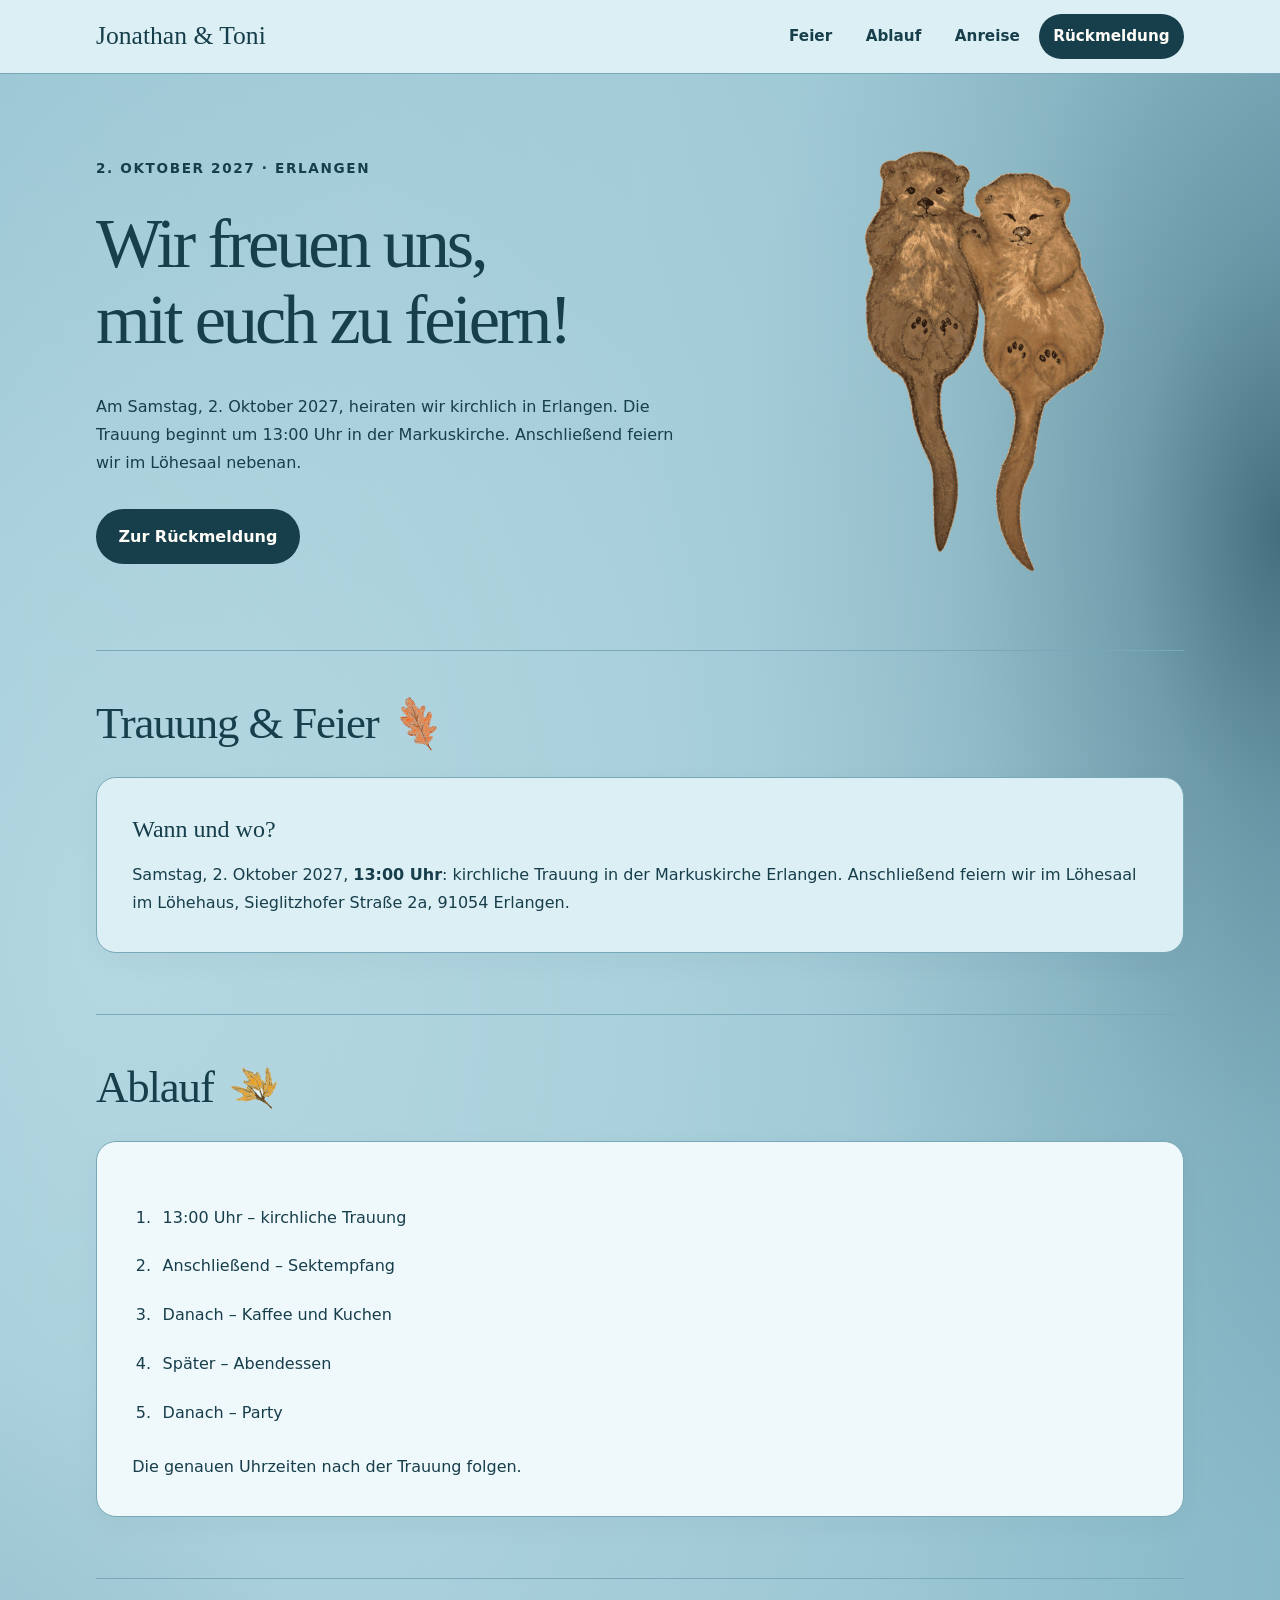
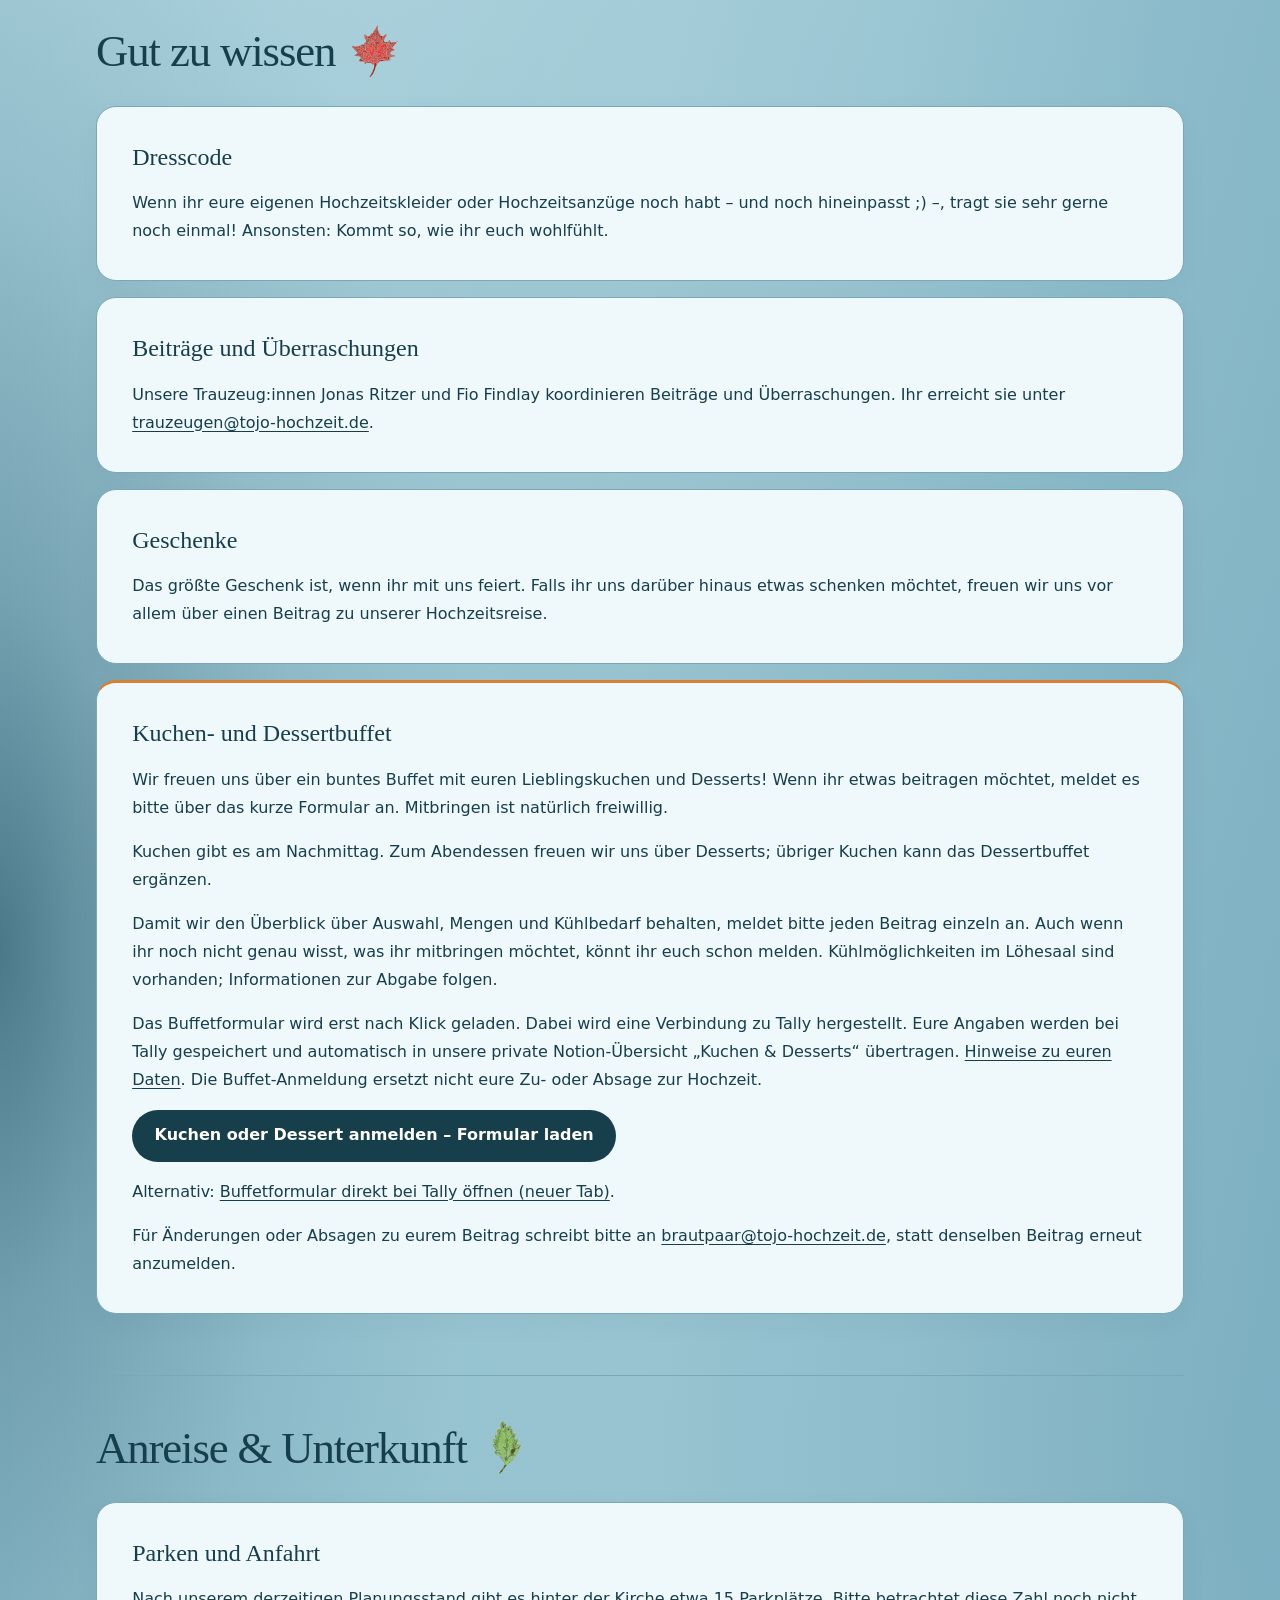
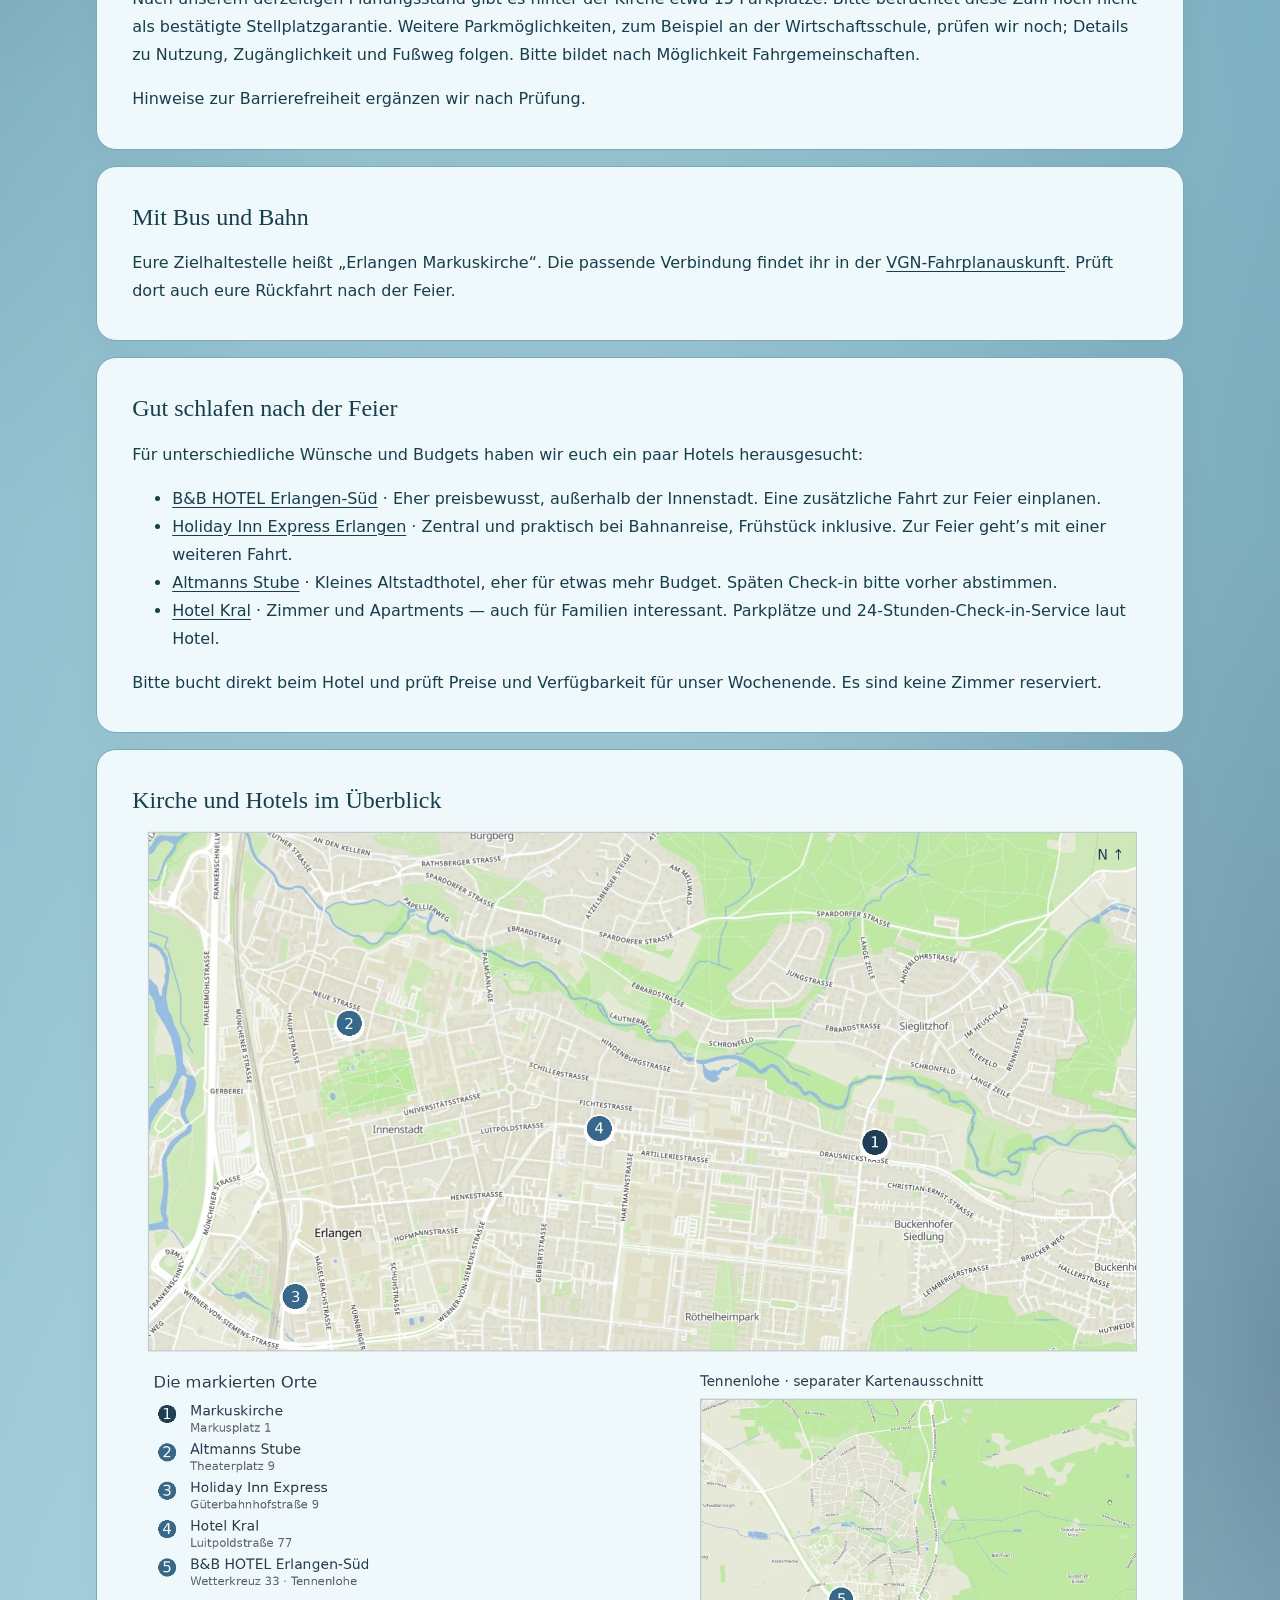
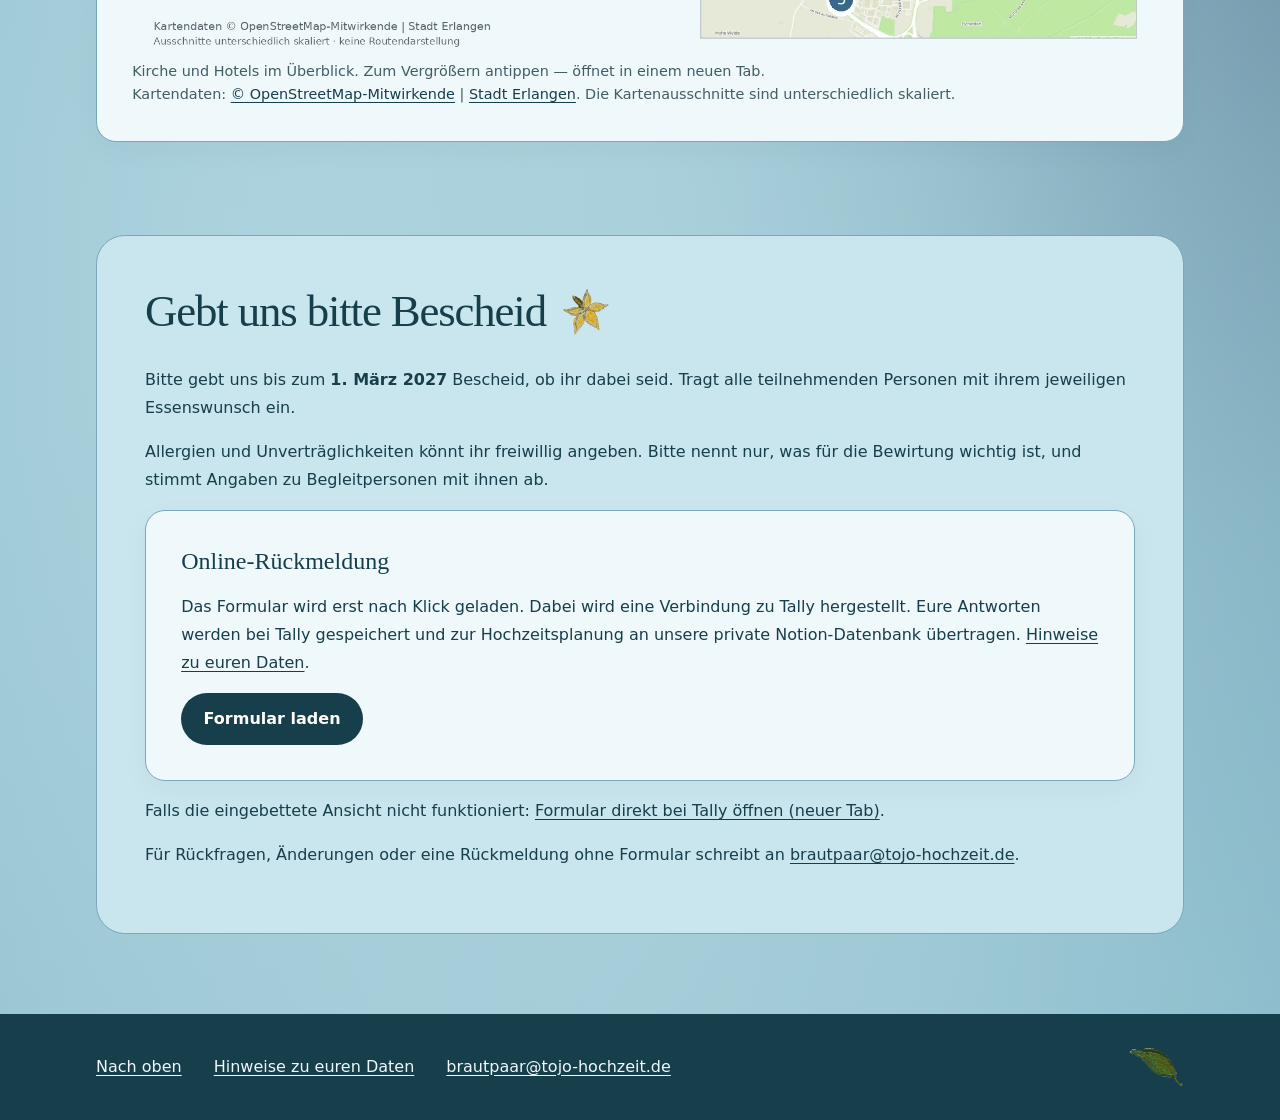
==== index.html @ 7f6272cc "fix: update couple and witnesses contact email addresses" ====
<!doctype html>
<html lang="de">
<head><meta charset="utf-8"><meta name="viewport" content="width=device-width, initial-scale=1"><meta name="referrer" content="no-referrer"><title>Jonathan &amp; Toni | Unsere Hochzeit</title><link rel="stylesheet" href="css/style.css"><link rel="stylesheet" href="css/onepager.css"></head>
<body id="start">
<a class="skip-link" href="#main">Zum Inhalt</a>
<header class="site-header"><div class="container"><a class="brand" href="#start">Jonathan &amp; Toni</a><nav aria-label="Hauptnavigation"><ul><li><a href="#feier">Feier</a></li><li><a href="#ablauf">Ablauf</a></li><li><a href="#anreise">Anreise</a></li><li><a class="nav-rsvp" href="#rueckmeldung">Rückmeldung</a></li></ul></nav></div></header>
<main id="main" class="container">
<section class="intro" aria-labelledby="intro-heading"><p>2. Oktober 2027 · Erlangen</p><h1 id="intro-heading">Wir freuen uns, mit euch zu feiern!</h1><p>Am Samstag, 2. Oktober 2027, heiraten wir kirchlich in Erlangen. Die Trauung beginnt um 13:00 Uhr in der Markuskirche. Anschließend feiern wir im Löhesaal nebenan.</p><p><a class="button" href="#rueckmeldung">Zur Rückmeldung</a></p></section>
<section id="feier" class="page-section" aria-labelledby="feier-heading"><h2 id="feier-heading">Trauung &amp; Feier</h2><div class="card"><h3>Wann und wo?</h3><p>Samstag, 2. Oktober 2027, <strong>13:00 Uhr</strong>: kirchliche Trauung in der Markuskirche Erlangen. Anschließend feiern wir im Löhesaal im Löhehaus, Sieglitzhofer Straße 2a, 91054 Erlangen.</p></div></section>
<section id="ablauf" class="page-section" aria-labelledby="ablauf-heading"><h2 id="ablauf-heading">Ablauf</h2><div class="card"><ol><li>13:00 Uhr – kirchliche Trauung</li><li>Anschließend – Sektempfang</li><li>Danach – Kaffee und Kuchen</li><li>Später – Abendessen</li><li>Danach – Party</li></ol><p>Die genauen Uhrzeiten nach der Trauung folgen.</p></div></section>
<section id="gut-zu-wissen" class="page-section" aria-labelledby="wissen-heading"><h2 id="wissen-heading">Gut zu wissen</h2><div class="card"><h3>Dresscode</h3><p>Wenn ihr eure eigenen Hochzeitskleider oder Hochzeitsanzüge noch habt – und noch hineinpasst ;) –, tragt sie sehr gerne noch einmal! Ansonsten: Kommt so, wie ihr euch wohlfühlt.</p></div><div class="card"><h3>Beiträge und Überraschungen</h3><p>Unsere Trauzeug:innen Jonas Ritzer und Fio Findlay koordinieren Beiträge und Überraschungen. Ihr erreicht sie unter <a href="mailto:trauzeugen@tojo-hochzeit.de">trauzeugen@tojo-hochzeit.de</a>.</p></div><div class="card"><h3>Geschenke</h3><p>Das größte Geschenk ist, wenn ihr mit uns feiert. Falls ihr uns darüber hinaus etwas schenken möchtet, freuen wir uns vor allem über einen Beitrag zu unserer Hochzeitsreise.</p></div>
<div class="card" id="kuchen-dessertbuffet"><h3>Kuchen- und Dessertbuffet</h3><p>Wir freuen uns über ein buntes Buffet mit euren Lieblingskuchen und Desserts! Wenn ihr etwas beitragen möchtet, meldet es bitte über das kurze Formular an. Mitbringen ist natürlich freiwillig.</p><p>Kuchen gibt es am Nachmittag. Zum Abendessen freuen wir uns über Desserts; übriger Kuchen kann das Dessertbuffet ergänzen.</p><p>Damit wir den Überblick über Auswahl, Mengen und Kühlbedarf behalten, meldet bitte jeden Beitrag einzeln an. Auch wenn ihr noch nicht genau wisst, was ihr mitbringen möchtet, könnt ihr euch schon melden. Kühlmöglichkeiten im Löhesaal sind vorhanden; Informationen zur Abgabe folgen.</p><p>Das Buffetformular wird erst nach Klick geladen. Dabei wird eine Verbindung zu Tally hergestellt. Eure Angaben werden bei Tally gespeichert und automatisch in unsere private Notion-Übersicht „Kuchen &amp; Desserts“ übertragen. <a href="pages/datenschutz.html#buffet-daten">Hinweise zu euren Daten</a>. Die Buffet-Anmeldung ersetzt nicht eure Zu- oder Absage zur Hochzeit.</p><button type="button" id="load-buffet-form" aria-controls="buffet-tally-container" aria-expanded="false">Kuchen oder Dessert anmelden – Formular laden</button><div id="buffet-tally-container" hidden></div><p>Alternativ: <a href="https://tally.so/r/4aaBvY" target="_blank" rel="noopener noreferrer">Buffetformular direkt bei Tally öffnen (neuer Tab)</a>.</p><p>Für Änderungen oder Absagen zu eurem Beitrag schreibt bitte an <a href="mailto:brautpaar@tojo-hochzeit.de">brautpaar@tojo-hochzeit.de</a>, statt denselben Beitrag erneut anzumelden.</p></div>
</section>
<section id="anreise" class="page-section" aria-labelledby="anreise-heading"><h2 id="anreise-heading">Anreise &amp; Unterkunft</h2><div class="card"><h3>Parken und Anfahrt</h3><p>Nach unserem derzeitigen Planungsstand gibt es hinter der Kirche etwa 15 Parkplätze. Bitte betrachtet diese Zahl noch nicht als bestätigte Stellplatzgarantie. Weitere Parkmöglichkeiten, zum Beispiel an der Wirtschaftsschule, prüfen wir noch; Details zu Nutzung, Zugänglichkeit und Fußweg folgen. Bitte bildet nach Möglichkeit Fahrgemeinschaften.</p><p>Hinweise zur Barrierefreiheit ergänzen wir nach Prüfung.</p></div><div class="card"><h3>Mit Bus und Bahn</h3><p>Eure Zielhaltestelle heißt „Erlangen Markuskirche“. Die passende Verbindung findet ihr in der <a href="https://www.vgn.de/" rel="noopener noreferrer">VGN-Fahrplanauskunft</a>. Prüft dort auch eure Rückfahrt nach der Feier.</p></div><div class="card"><h3>Gut schlafen nach der Feier</h3><p>Für unterschiedliche Wünsche und Budgets haben wir euch ein paar Hotels herausgesucht:</p><ul><li><a href="https://www.hotel-bb.com/de/hotel/erlangen-sued" rel="noopener noreferrer">B&amp;B HOTEL Erlangen-Süd</a> · Eher preisbewusst, außerhalb der Innenstadt. Eine zusätzliche Fahrt zur Feier einplanen.</li><li><a href="https://www.ihg.com/holidayinnexpress/hotels/de/de/erlangen/zczel/hoteldetail" rel="noopener noreferrer">Holiday Inn Express Erlangen</a> · Zentral und praktisch bei Bahnanreise, Frühstück inklusive. Zur Feier geht’s mit einer weiteren Fahrt.</li><li><a href="https://altmanns-stube.com/" rel="noopener noreferrer">Altmanns Stube</a> · Kleines Altstadthotel, eher für etwas mehr Budget. Späten Check-in bitte vorher abstimmen.</li><li><a href="https://www.hotel-kral.de/" rel="noopener noreferrer">Hotel Kral</a> · Zimmer und Apartments — auch für Familien interessant. Parkplätze und 24-Stunden-Check-in-Service laut Hotel.</li></ul><p>Bitte bucht direkt beim Hotel und prüft Preise und Verfügbarkeit für unser Wochenende. Es sind keine Zimmer reserviert.</p></div>
<figure class="card" style="margin-inline: 0;"><h3>Kirche und Hotels im Überblick</h3><a href="assets/lageplan-erlangen-gesamt.webp" target="_blank" rel="noopener noreferrer" aria-label="Lageplan in voller Größe öffnen (neuer Tab)"><img src="assets/lageplan-erlangen-gesamt.webp" alt="Lageplan von Erlangen mit Markuskirche, Altmanns Stube, Holiday Inn Express und Hotel Kral sowie separatem Tennenlohe-Ausschnitt für das B&amp;B HOTEL Erlangen-Süd." width="1800" height="1550" loading="lazy" decoding="async" style="display: block; width: 100%; height: auto; border-radius: var(--radius);"></a><figcaption style="margin-top: .75rem;">Kirche und Hotels im Überblick. Zum Vergrößern antippen — öffnet in einem neuen Tab.<br>Kartendaten: <a href="https://www.openstreetmap.org/copyright" rel="noopener noreferrer">© OpenStreetMap-Mitwirkende</a> | <a href="https://geodaten.erlangen.de/map/" rel="noopener noreferrer">Stadt Erlangen</a>. Die Kartenausschnitte sind unterschiedlich skaliert.</figcaption></figure>
</section>
<section id="rueckmeldung" class="page-section" aria-labelledby="rsvp-heading"><h2 id="rsvp-heading">Gebt uns bitte Bescheid</h2><p>Bitte gebt uns bis zum <strong>1. März 2027</strong> Bescheid, ob ihr dabei seid. Tragt alle teilnehmenden Personen mit ihrem jeweiligen Essenswunsch ein.</p><p>Allergien und Unverträglichkeiten könnt ihr freiwillig angeben. Bitte nennt nur, was für die Bewirtung wichtig ist, und stimmt Angaben zu Begleitpersonen mit ihnen ab.</p><div class="card" id="form-loader"><h3>Online-Rückmeldung</h3><p>Das Formular wird erst nach Klick geladen. Dabei wird eine Verbindung zu Tally hergestellt. Eure Antworten werden bei Tally gespeichert und zur Hochzeitsplanung an unsere private Notion-Datenbank übertragen. <a href="pages/datenschutz.html">Hinweise zu euren Daten</a>.</p><button type="button" id="load-form" aria-controls="tally-container" aria-expanded="false">Formular laden</button></div><div id="tally-container" hidden></div><p>Falls die eingebettete Ansicht nicht funktioniert: <a href="https://tally.so/r/4a429k" target="_blank" rel="noopener noreferrer">Formular direkt bei Tally öffnen (neuer Tab)</a>.</p><p>Für Rückfragen, Änderungen oder eine Rückmeldung ohne Formular schreibt an <a href="mailto:brautpaar@tojo-hochzeit.de">brautpaar@tojo-hochzeit.de</a>.</p></section>
</main>
<footer class="site-footer"><div class="container"><a href="#start">Nach oben</a><a href="pages/datenschutz.html">Hinweise zu euren Daten</a><a href="mailto:brautpaar@tojo-hochzeit.de">brautpaar@tojo-hochzeit.de</a></div></footer>
<script>
(() => {
  function prepareForm(buttonId, containerId, formId, title, height) {
    const button = document.getElementById(buttonId);
    const container = document.getElementById(containerId);
    if (!button || !container) return;
    button.addEventListener('click', () => {
      const frame = document.createElement('iframe');
      frame.src = 'https://tally.so/embed/' + formId + '?alignLeft=1&hideTitle=1&transparentBackground=1';
      frame.title = title;
      frame.width = '100%';
      frame.height = String(height);
      frame.style.border = '0';
      frame.style.display = 'block';
      frame.referrerPolicy = 'no-referrer';
      frame.tabIndex = 0;
      container.replaceChildren(frame);
      container.hidden = false;
      button.setAttribute('aria-expanded', 'true');
      button.disabled = true;
      button.textContent = 'Formular geladen';
      frame.focus();
    }, { once: true });
  }
  prepareForm('load-form', 'tally-container', '4a429k', 'Rückmeldung zur Hochzeit von Jonathan und Toni', 1500);
  prepareForm('load-buffet-form', 'buffet-tally-container', '4aaBvY', 'Kuchen oder Dessert zur Hochzeit von Jonathan und Toni anmelden', 1800);
})();
</script>
</body>
</html>
---- css/style.css ----
:root {
  color-scheme: only light;
  --color-bg: #f8f9fa;
  --color-surface: #fff;
  --color-text: #17212b;
  --color-accent: #23527c;
  --color-border: #cbd5df;
  --font-body: system-ui, -apple-system, BlinkMacSystemFont, "Segoe UI", sans-serif;
  --space: 1rem;
  --radius: .5rem;
  --max-width: 56rem;
}
* { box-sizing: border-box; }
html { font-family: var(--font-body); line-height: 1.55; }
body { margin: 0; background: var(--color-bg); color: var(--color-text); }
.container { width: min(100% - 2rem, var(--max-width)); margin-inline: auto; }
main { padding-block: 2rem 4rem; }
.site-header, .site-footer { background: var(--color-surface); border-block: 1px solid var(--color-border); }
.site-header .container { display: flex; flex-wrap: wrap; align-items: center; justify-content: space-between; gap: .5rem 2rem; }
.site-footer { padding-block: 1rem; }
.brand { font-weight: 700; }
nav ul { display: flex; flex-wrap: wrap; gap: .2rem 1rem; list-style: none; padding: 0; }
a { color: var(--color-accent); }
a:hover { text-decoration-thickness: .14em; }
:focus-visible { outline: 3px solid var(--color-accent); outline-offset: 3px; }
.card, fieldset, .notice { background: var(--color-surface); border: 1px solid var(--color-border); border-radius: var(--radius); padding: 1.25rem; margin-block: 1rem; }
fieldset { min-width: 0; }
legend { font-weight: 700; padding-inline: .4rem; }
label:not(.check) { display: block; font-weight: 600; margin-top: 1rem; }
input:not([type="checkbox"]), select { display: block; width: 100%; max-width: 36rem; font: inherit; padding: .65rem; border: 1px solid #697887; border-radius: .3rem; }
input[type="checkbox"] { width: 1.2rem; height: 1.2rem; flex: none; margin-top: .18rem; }
.check { display: flex; gap: .65rem; align-items: flex-start; margin-block: 1rem; }
button, .button { display: inline-block; background: var(--color-accent); color: white; border: 0; border-radius: .35rem; font: inherit; padding: .7rem 1rem; cursor: pointer; text-decoration: none; }
button:disabled { opacity: .55; cursor: not-allowed; }
.skip-link { position: absolute; transform: translateY(-150%); background: white; padding: .5rem; }
.skip-link:focus { transform: translateY(0); }
[hidden] { display: none !important; }
@media (max-width: 38rem) { .site-header .container { display: block; } nav ul { gap: .4rem 1rem; } main { padding-block: 1.5rem 3rem; } }
.honeypot {
  position: absolute;
  left: -9999px;
  width: 1px;
  height: 1px;
  overflow: hidden;
}
.form-error { color: #8b1e1e; font-weight: 600; }
.form-success { color: #176b3a; font-weight: 600; }

/* Continuous water color fields: no repeated tiles, filters or animation. */
html:root { background: #8dbdcc; }
body#start {
  --color-bg: #8dbdcc;
  --color-surface: #eff8fb;
  --color-text: #173e4b;
  --color-accent: #173e4b;
  --color-border: #79a9b8;
  --water-light: #dceff4;
  --water-deep-alpha: .56;
  --water-slate-alpha: .34;
  min-height: 100vh;
  background-color: #8dbdcc;
  background-image:
    linear-gradient(90deg, rgb(201 229 235 / 0%) 0%, rgb(201 229 235 / 20%) 30%, rgb(201 229 235 / 26%) 50%, rgb(201 229 235 / 20%) 70%, rgb(201 229 235 / 0%) 100%),
    radial-gradient(ellipse 42% 17% at 100% 9%, rgb(12 49 67 / var(--water-deep-alpha)) 0%, rgb(12 49 67 / 28%) 28%, rgb(12 49 67 / 10%) 60%, rgb(12 49 67 / 0%) 100%),
    radial-gradient(ellipse 38% 20% at 0% 43%, rgb(22 65 84 / var(--water-deep-alpha)) 0%, rgb(22 65 84 / 25%) 30%, rgb(22 65 84 / 8%) 64%, rgb(22 65 84 / 0%) 100%),
    radial-gradient(ellipse 46% 21% at 100% 77%, rgb(57 65 91 / var(--water-slate-alpha)) 0%, rgb(57 65 91 / 18%) 32%, rgb(57 65 91 / 6%) 66%, rgb(57 65 91 / 0%) 100%),
    radial-gradient(ellipse 90% 30% at 8% 16%, rgb(224 245 250 / 46%) 0%, rgb(224 245 250 / 36%) 22%, rgb(224 245 250 / 16%) 55%, rgb(224 245 250 / 0%) 100%),
    radial-gradient(ellipse 85% 38% at 96% 52%, rgb(45 111 139 / 18%) 0%, rgb(45 111 139 / 14%) 24%, rgb(45 111 139 / 6%) 58%, rgb(45 111 139 / 0%) 100%),
    radial-gradient(ellipse 95% 32% at 18% 86%, rgb(215 241 247 / 36%) 0%, rgb(215 241 247 / 27%) 25%, rgb(215 241 247 / 12%) 58%, rgb(215 241 247 / 0%) 100%);
  background-size: 100% 100%;
  background-position: center top;
  background-repeat: no-repeat;
  color: var(--color-text);
}
body#start .site-header {
  background: #dceff4;
  border-bottom-color: #79a9b8;
}
body#start .intro > p:first-child { color: #173e4b; }
body#start .intro::after { background-image: url('../assets/Otterpaar_malerisch.svg'); }
body#start .card { background: #eff8fb; }
body#start #feier .card { background: #dceff4; border-color: #79a9b8; }
body#start #rueckmeldung { background: #c9e5ed; border-color: #79a9b8; }
body#start .site-footer, body#start .site-footer a { color: #eff8fb; }
@media (max-width: 48rem) {
  body#start { --water-deep-alpha: .38; --water-slate-alpha: .25; }
}
@media print {
  html:root, body#start { background: white; }
  body#start .card, body#start #feier .card, body#start #rueckmeldung { background: white; }
}
---- css/onepager.css ----
:root {
  color-scheme: only light;
  --color-bg: #f7f2e8;
  --color-surface: #fffdf8;
  --color-text: #203e46;
  --color-accent: #173e4b;
  --color-border: #d9dfd6;
  --radius: 1.25rem;
  --max-width: 68rem;
  --water-light: #e3eef0;
  --autumn: #a65323;
  --font-heading: Georgia, 'Times New Roman', serif;
}
html { scroll-padding-top: 8rem; background: var(--color-bg); }
body { background: var(--color-bg); color: var(--color-text); }
main.container { padding-block: 0 5rem; }
h1, h2, h3 { font-family: var(--font-heading); font-weight: 400; color: var(--color-accent); }
h1, h2 { text-wrap: balance; }
p, li { line-height: 1.75; }
a { text-underline-offset: .2em; }
a, p, li { overflow-wrap: anywhere; }
.site-header { position: sticky; top: 0; z-index: 20; background: var(--color-bg); border-top: 0; }
.site-header .container { padding-block: .85rem; gap: .75rem 2rem; }
.site-header .brand { color: var(--color-accent); font: 400 1.6rem var(--font-heading); text-decoration: none; }
.site-header nav ul { margin: 0; gap: .3rem; }
.site-header nav a { display: flex; align-items: center; justify-content: center; min-height: 44px; padding: .6rem .9rem; border-radius: 2rem; text-decoration: none; font-size: .95rem; font-weight: 600; }
.site-header nav a:hover { background: var(--water-light); }
.site-header nav a.nav-rsvp { background: var(--color-accent); color: #fffdf8; }
.site-header nav a.nav-rsvp:hover { background: #285767; }
/* All decorative imagery uses the supplied original files without filters. */
.intro { position: relative; display: flex; flex-direction: column; justify-content: center; min-height: 36rem; max-width: none; padding: 4rem 43% 4rem 0; }
.intro::after { content: ''; position: absolute; right: 0; top: 3rem; bottom: 3rem; width: 38%; background: url('../assets/Otter_isoliert.png') center / contain no-repeat; pointer-events: none; }
.intro > p:first-child { color: var(--autumn); font-size: .85rem; font-weight: 700; letter-spacing: .12em; text-transform: uppercase; }
.intro h1 { margin: .65rem 0 1.25rem; font-size: clamp(2.7rem, 5.5vw, 4.6rem); line-height: 1.08; letter-spacing: -.045em; }
.intro > p { max-width: 37rem; }
button, .button { min-height: 48px; padding: .85rem 1.4rem; border-radius: 2rem; font-weight: 600; background: var(--color-accent); color: #fffdf8; }
button:hover:not(:disabled), .button:hover { background: #285767; }
button:disabled { opacity: 1; background: var(--water-light); color: #425d64; cursor: default; }
:focus-visible { outline: 3px solid var(--autumn); outline-offset: 4px; }
.page-section { padding-block: 2.8rem; scroll-margin-top: 1.5rem; border-top: 1px solid var(--color-border); }
.page-section > h2 { display: flex; align-items: center; gap: 1rem; margin: 0 0 1.6rem; font-size: clamp(2rem, 4vw, 2.8rem); line-height: 1.2; letter-spacing: -.025em; }
.page-section > h2::after { content: ''; display: block; flex: 0 0 3rem; width: 3rem; height: 3.5rem; background-position: center; background-size: contain; background-repeat: no-repeat; pointer-events: none; }
#feier > h2::after { background-image: url('../assets/02_Eichenblatt_orange.svg'); }
#ablauf > h2::after { background-image: url('../assets/03_Blattgruppe_gelb.svg'); }
#gut-zu-wissen > h2::after { background-image: url('../assets/04_Ahornblatt_rot.svg'); }
#anreise > h2::after { background-image: url('../assets/01_Blatt_gruen_oben.svg'); }
#rueckmeldung > h2::after { background-image: url('../assets/05_Blattmotiv_gelb.svg'); }
.card { padding: clamp(1.3rem, 3vw, 2.2rem); margin-block: 1rem; background: var(--color-surface); border: 1px solid var(--color-border); box-shadow: 0 8px 28px rgb(23 62 75 / 4%); }
.card h3 { margin-top: 0; margin-bottom: .7rem; font-size: 1.5rem; line-height: 1.3; }
.card > :last-child { margin-bottom: 0; }
#feier .card { background: var(--water-light); border-color: #c2d8de; }
#ablauf ol { padding-left: 1.5rem; }
#ablauf ol li { padding-block: .65rem; padding-left: .4rem; }
#kuchen-dessertbuffet { border-top: 3px solid #d78035; }
#rueckmeldung { padding: clamp(1.4rem, 4vw, 3rem); margin-top: 2rem; background: var(--water-light); border: 1px solid #c2d8de; border-radius: 1.8rem; }
#tally-container:not([hidden]), #buffet-tally-container:not([hidden]) { margin-top: 1.5rem; padding: .5rem; background: var(--color-surface); border-radius: var(--radius); }
iframe { max-width: 100%; color-scheme: only light; }
figcaption { color: #425d64; font-size: .9rem; line-height: 1.6; }
.site-footer { padding-block: 2rem; background: #173e4b; border: 0; color: #f7f2e8; }
.site-footer .container { display: flex; flex-wrap: wrap; align-items: center; gap: 1rem 2rem; }
.site-footer .container::after { content: ''; display: block; width: 3.5rem; height: 2.6rem; flex: 0 0 3.5rem; margin-left: auto; background: url('../assets/06_Blatt_gruen_unten.svg') center / contain no-repeat; pointer-events: none; }
.site-footer a { color: #f7f2e8; }
.skip-link { z-index: 30; }
@media (max-width: 48rem) {
  .intro { min-height: 0; padding: 2.4rem 0 28rem; }
  .intro::after { top: auto; bottom: 1.5rem; right: 50%; transform: translateX(50%); width: min(19rem, 90%); height: 24rem; }
}
@media (max-width: 38rem) {
  html { scroll-padding-top: 2rem; }
  .site-header { position: relative; }
  .site-header .container { display: grid; gap: .8rem; padding-block: 1rem; }
  .site-header nav ul { display: grid; grid-template-columns: repeat(2, minmax(0, 1fr)); gap: .35rem; }
  .site-header nav a { background: var(--water-light); }
  .intro { padding-top: 2.4rem; padding-bottom: 25rem; }
  .intro::after { width: min(17rem, 90%); height: 21rem; }
  .intro h1 { font-size: clamp(2.5rem, 10vw, 3.4rem); }
  .page-section { padding-block: 2rem; }
  .page-section > h2 { gap: .65rem; }
  .page-section > h2::after { flex-basis: 2.25rem; width: 2.25rem; height: 2.75rem; }
  #rueckmeldung { padding: 1.25rem; }
  .site-footer .container { flex-direction: column; align-items: flex-start; }
  .site-footer .container::after { margin-left: 0; flex-basis: auto; }
}
@media print {
  .site-header { position: static; }
  .intro { min-height: 0; padding: 1rem 0; }
  .intro::after, .page-section > h2::after, .site-footer .container::after, button, .skip-link { display: none !important; }
  .card, #rueckmeldung { box-shadow: none; background: white; }
}
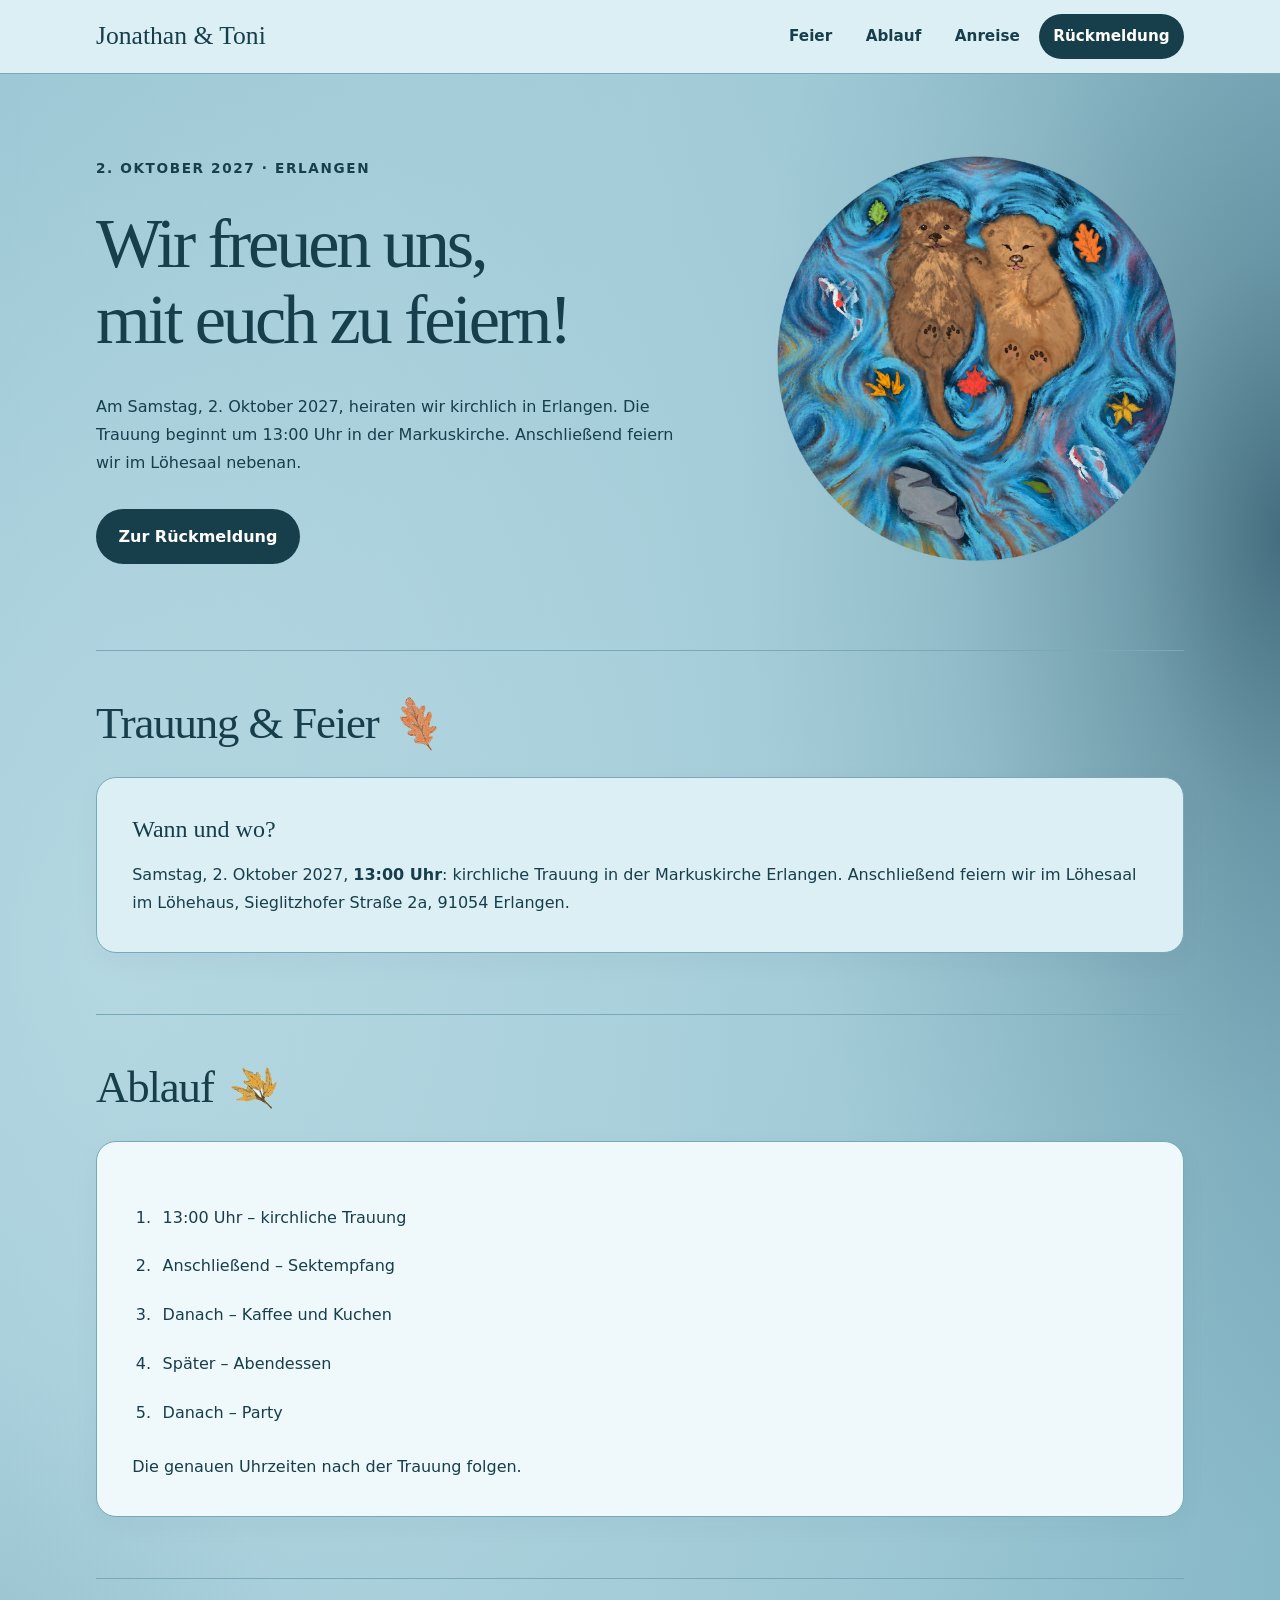
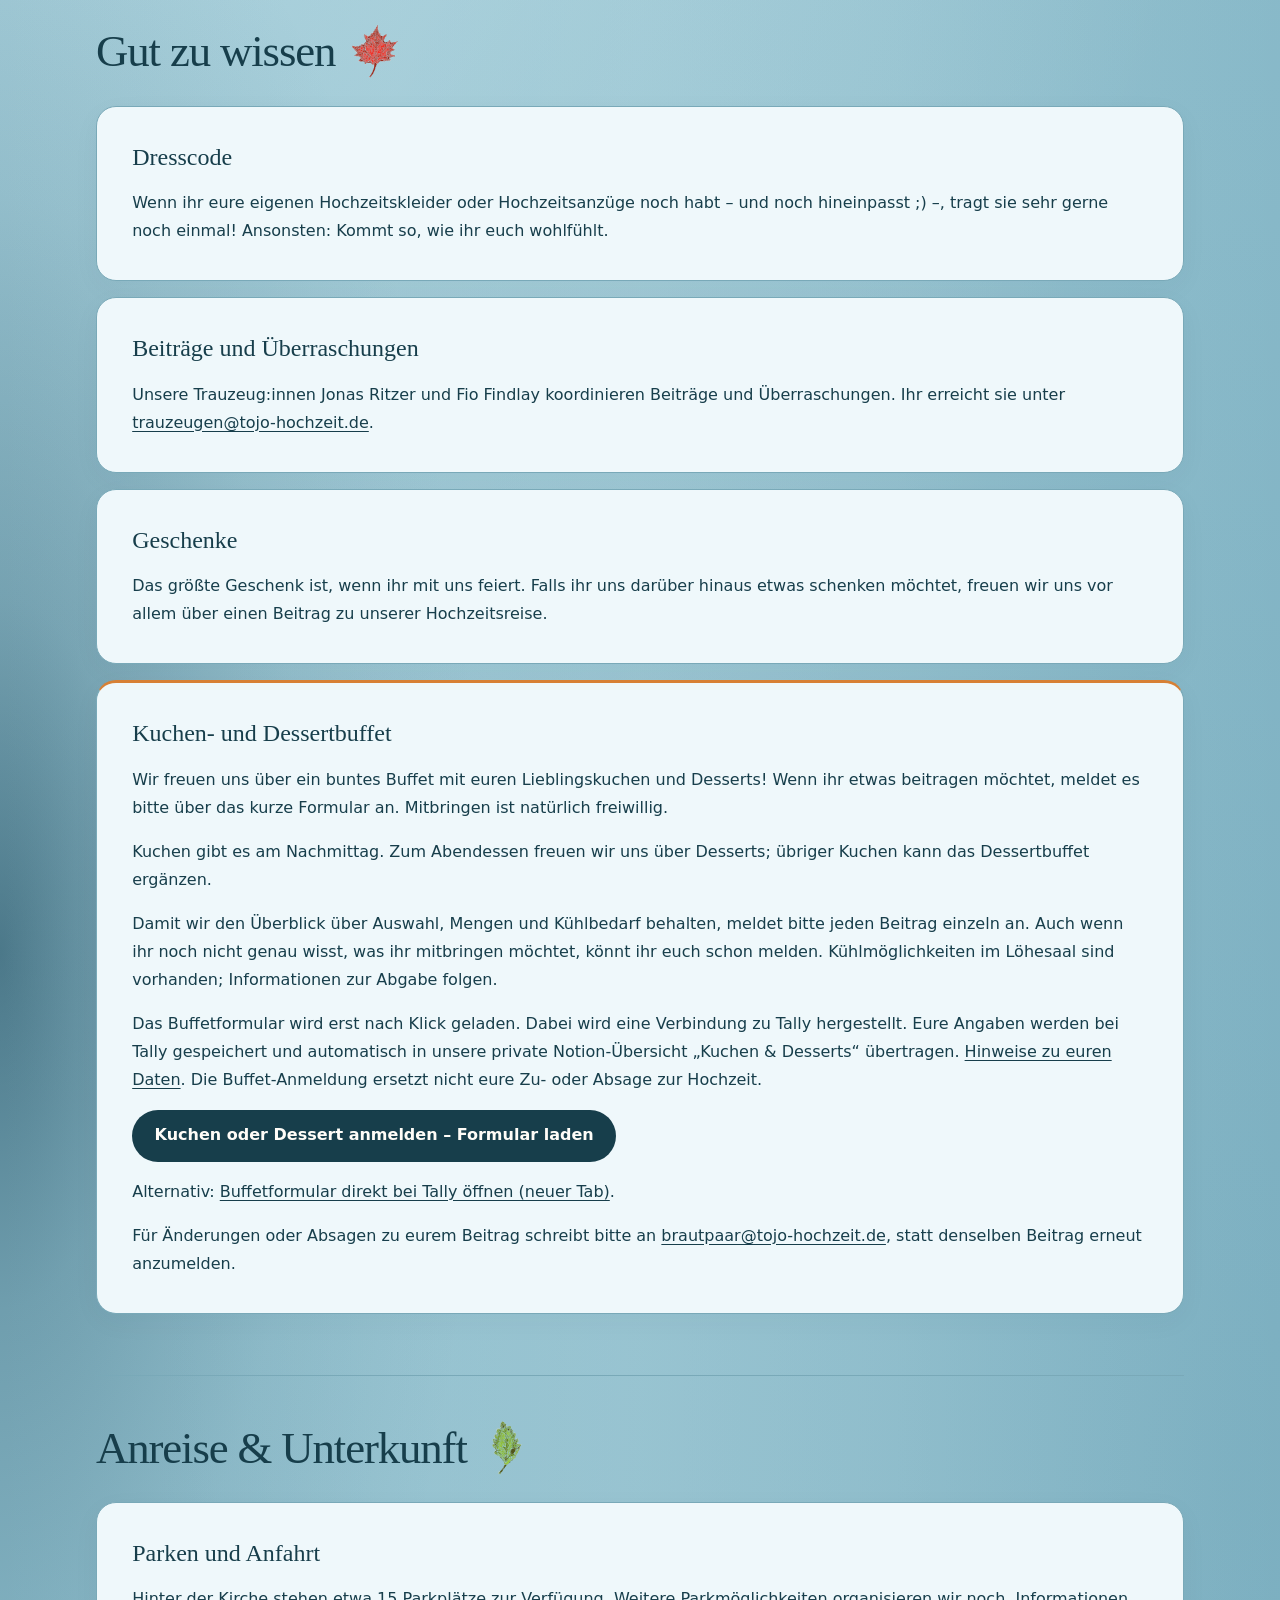
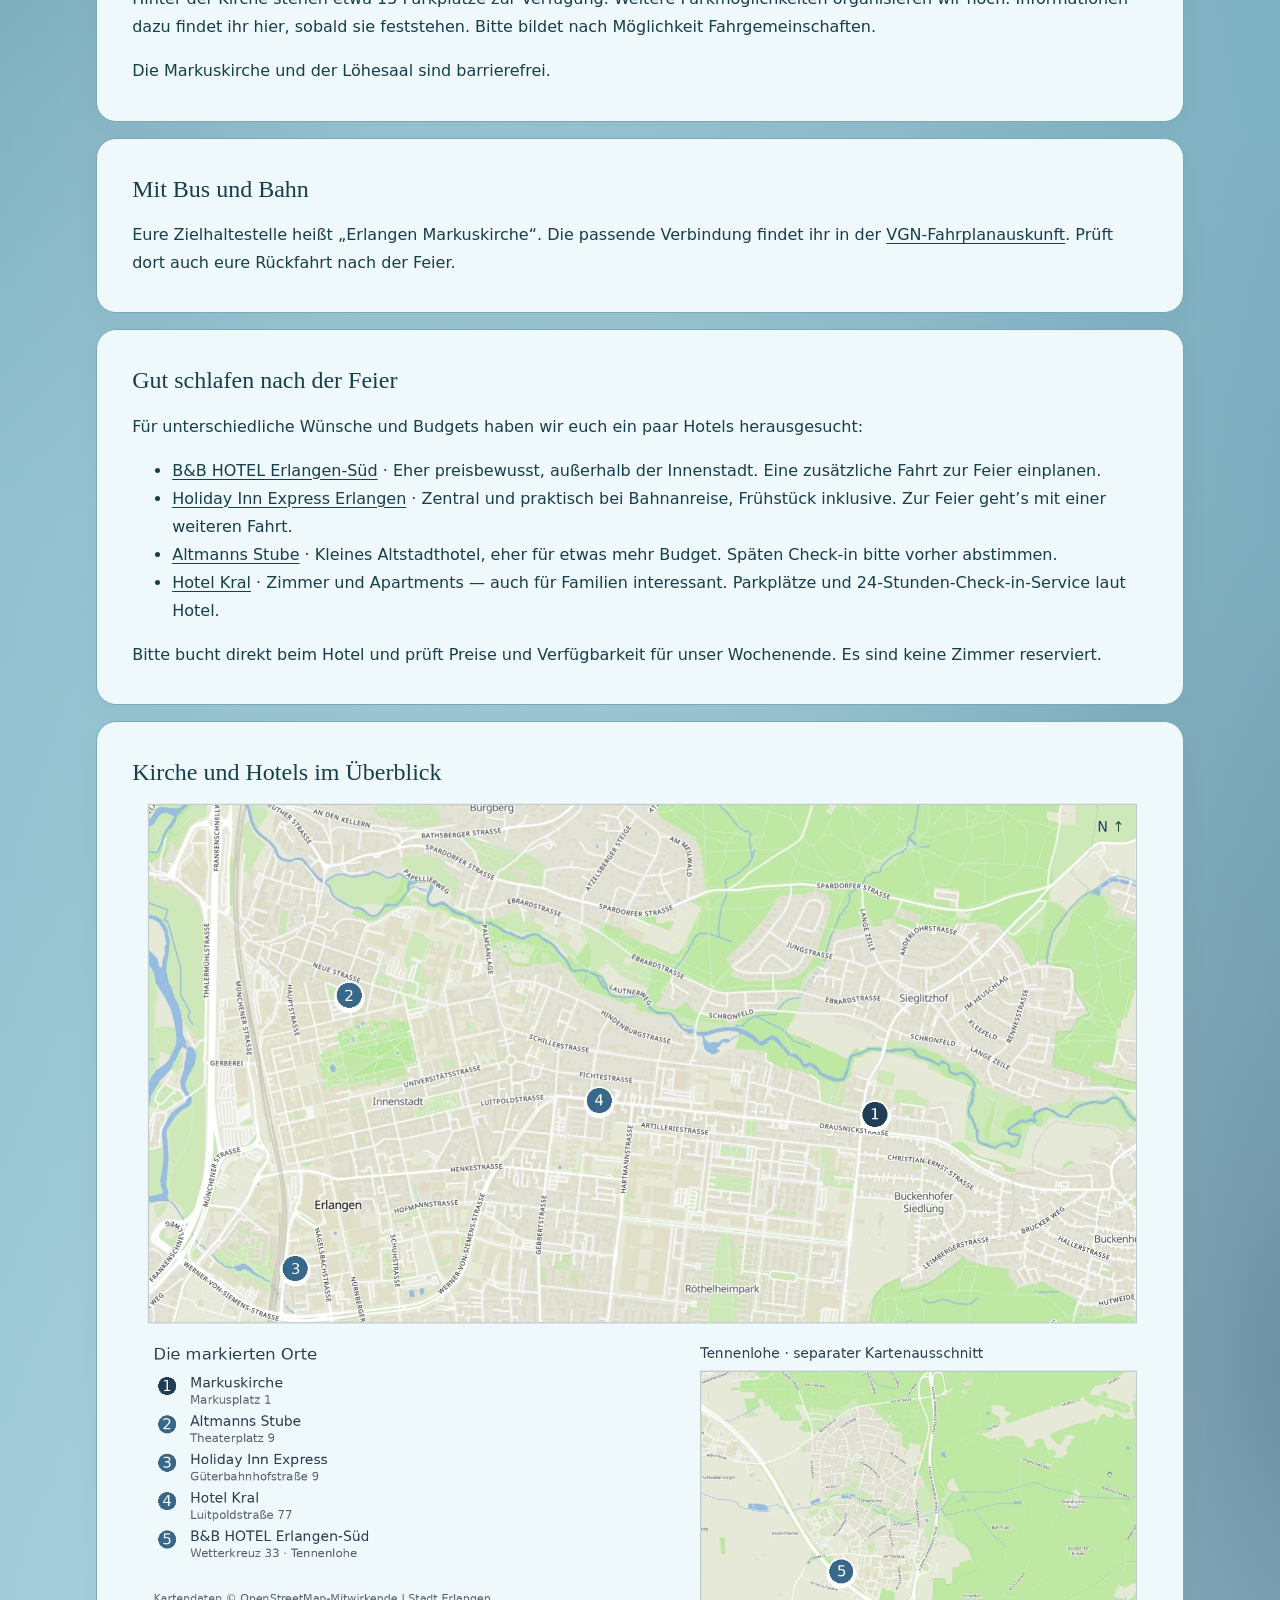
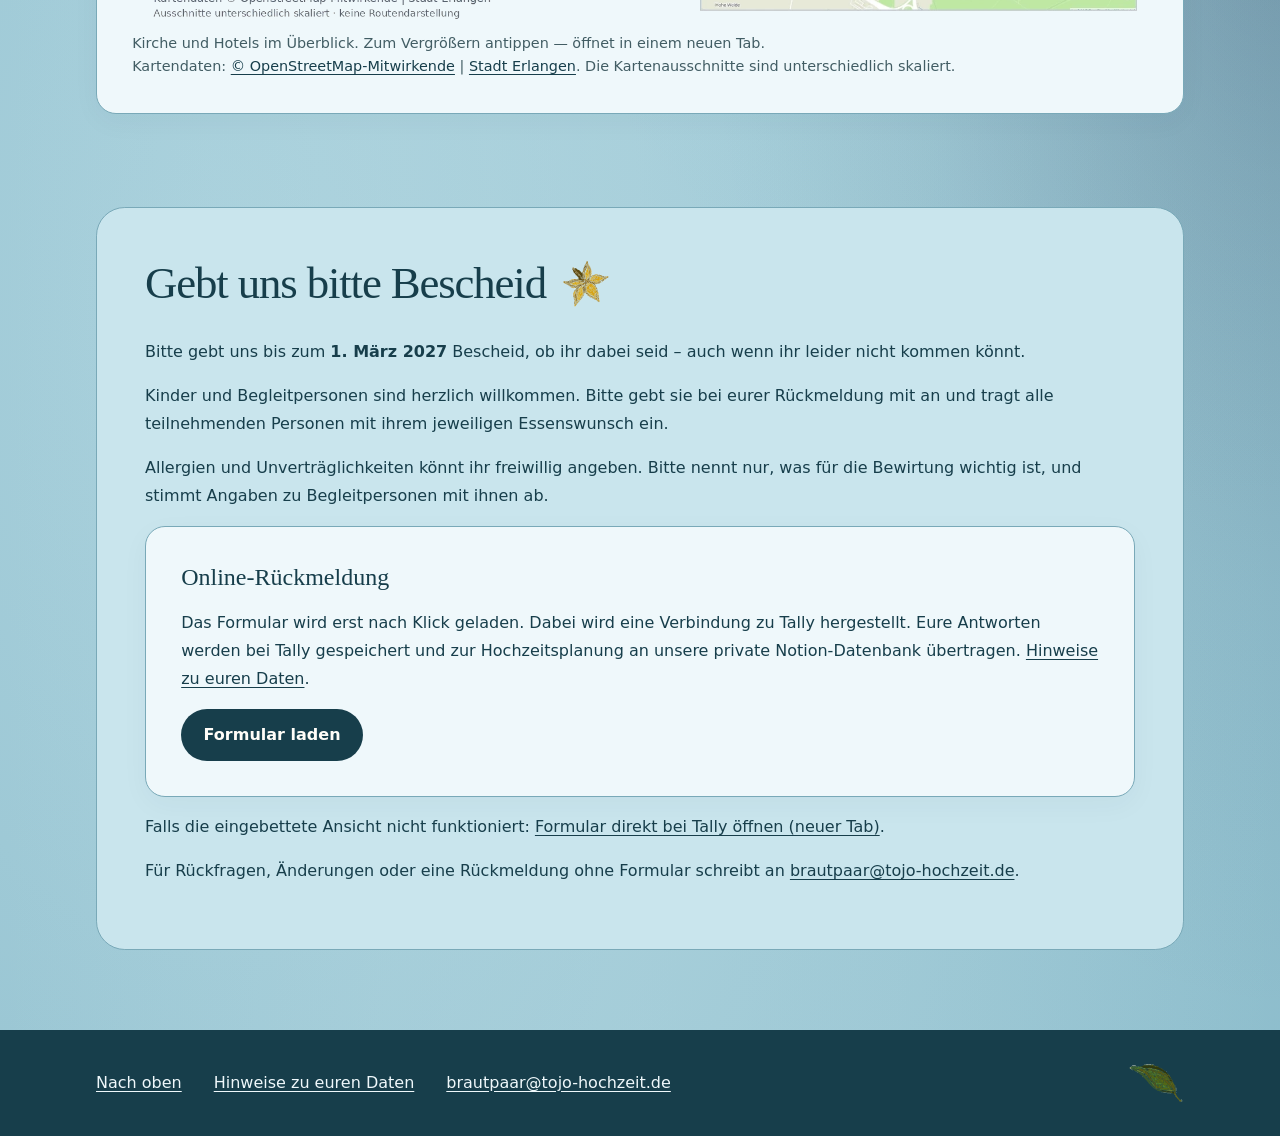
==== commit 5a52d3ba: "feat: clarify parking accessibility guests and RSVP declines" ====
--- a/index.html
+++ b/index.html
@@ -11,10 +11,10 @@
 <section id="gut-zu-wissen" class="page-section" aria-labelledby="wissen-heading"><h2 id="wissen-heading">Gut zu wissen</h2><div class="card"><h3>Dresscode</h3><p>Wenn ihr eure eigenen Hochzeitskleider oder Hochzeitsanzüge noch habt – und noch hineinpasst ;) –, tragt sie sehr gerne noch einmal! Ansonsten: Kommt so, wie ihr euch wohlfühlt.</p></div><div class="card"><h3>Beiträge und Überraschungen</h3><p>Unsere Trauzeug:innen Jonas Ritzer und Fio Findlay koordinieren Beiträge und Überraschungen. Ihr erreicht sie unter <a href="mailto:trauzeugen@tojo-hochzeit.de">trauzeugen@tojo-hochzeit.de</a>.</p></div><div class="card"><h3>Geschenke</h3><p>Das größte Geschenk ist, wenn ihr mit uns feiert. Falls ihr uns darüber hinaus etwas schenken möchtet, freuen wir uns vor allem über einen Beitrag zu unserer Hochzeitsreise.</p></div>
 <div class="card" id="kuchen-dessertbuffet"><h3>Kuchen- und Dessertbuffet</h3><p>Wir freuen uns über ein buntes Buffet mit euren Lieblingskuchen und Desserts! Wenn ihr etwas beitragen möchtet, meldet es bitte über das kurze Formular an. Mitbringen ist natürlich freiwillig.</p><p>Kuchen gibt es am Nachmittag. Zum Abendessen freuen wir uns über Desserts; übriger Kuchen kann das Dessertbuffet ergänzen.</p><p>Damit wir den Überblick über Auswahl, Mengen und Kühlbedarf behalten, meldet bitte jeden Beitrag einzeln an. Auch wenn ihr noch nicht genau wisst, was ihr mitbringen möchtet, könnt ihr euch schon melden. Kühlmöglichkeiten im Löhesaal sind vorhanden; Informationen zur Abgabe folgen.</p><p>Das Buffetformular wird erst nach Klick geladen. Dabei wird eine Verbindung zu Tally hergestellt. Eure Angaben werden bei Tally gespeichert und automatisch in unsere private Notion-Übersicht „Kuchen &amp; Desserts“ übertragen. <a href="pages/datenschutz.html#buffet-daten">Hinweise zu euren Daten</a>. Die Buffet-Anmeldung ersetzt nicht eure Zu- oder Absage zur Hochzeit.</p><button type="button" id="load-buffet-form" aria-controls="buffet-tally-container" aria-expanded="false">Kuchen oder Dessert anmelden – Formular laden</button><div id="buffet-tally-container" hidden></div><p>Alternativ: <a href="https://tally.so/r/4aaBvY" target="_blank" rel="noopener noreferrer">Buffetformular direkt bei Tally öffnen (neuer Tab)</a>.</p><p>Für Änderungen oder Absagen zu eurem Beitrag schreibt bitte an <a href="mailto:brautpaar@tojo-hochzeit.de">brautpaar@tojo-hochzeit.de</a>, statt denselben Beitrag erneut anzumelden.</p></div>
 </section>
-<section id="anreise" class="page-section" aria-labelledby="anreise-heading"><h2 id="anreise-heading">Anreise &amp; Unterkunft</h2><div class="card"><h3>Parken und Anfahrt</h3><p>Nach unserem derzeitigen Planungsstand gibt es hinter der Kirche etwa 15 Parkplätze. Bitte betrachtet diese Zahl noch nicht als bestätigte Stellplatzgarantie. Weitere Parkmöglichkeiten, zum Beispiel an der Wirtschaftsschule, prüfen wir noch; Details zu Nutzung, Zugänglichkeit und Fußweg folgen. Bitte bildet nach Möglichkeit Fahrgemeinschaften.</p><p>Hinweise zur Barrierefreiheit ergänzen wir nach Prüfung.</p></div><div class="card"><h3>Mit Bus und Bahn</h3><p>Eure Zielhaltestelle heißt „Erlangen Markuskirche“. Die passende Verbindung findet ihr in der <a href="https://www.vgn.de/" rel="noopener noreferrer">VGN-Fahrplanauskunft</a>. Prüft dort auch eure Rückfahrt nach der Feier.</p></div><div class="card"><h3>Gut schlafen nach der Feier</h3><p>Für unterschiedliche Wünsche und Budgets haben wir euch ein paar Hotels herausgesucht:</p><ul><li><a href="https://www.hotel-bb.com/de/hotel/erlangen-sued" rel="noopener noreferrer">B&amp;B HOTEL Erlangen-Süd</a> · Eher preisbewusst, außerhalb der Innenstadt. Eine zusätzliche Fahrt zur Feier einplanen.</li><li><a href="https://www.ihg.com/holidayinnexpress/hotels/de/de/erlangen/zczel/hoteldetail" rel="noopener noreferrer">Holiday Inn Express Erlangen</a> · Zentral und praktisch bei Bahnanreise, Frühstück inklusive. Zur Feier geht’s mit einer weiteren Fahrt.</li><li><a href="https://altmanns-stube.com/" rel="noopener noreferrer">Altmanns Stube</a> · Kleines Altstadthotel, eher für etwas mehr Budget. Späten Check-in bitte vorher abstimmen.</li><li><a href="https://www.hotel-kral.de/" rel="noopener noreferrer">Hotel Kral</a> · Zimmer und Apartments — auch für Familien interessant. Parkplätze und 24-Stunden-Check-in-Service laut Hotel.</li></ul><p>Bitte bucht direkt beim Hotel und prüft Preise und Verfügbarkeit für unser Wochenende. Es sind keine Zimmer reserviert.</p></div>
+<section id="anreise" class="page-section" aria-labelledby="anreise-heading"><h2 id="anreise-heading">Anreise &amp; Unterkunft</h2><div class="card"><h3>Parken und Anfahrt</h3><p>Hinter der Kirche stehen etwa 15 Parkplätze zur Verfügung. Weitere Parkmöglichkeiten organisieren wir noch. Informationen dazu findet ihr hier, sobald sie feststehen. Bitte bildet nach Möglichkeit Fahrgemeinschaften.</p><p>Die Markuskirche und der Löhesaal sind barrierefrei.</p></div><div class="card"><h3>Mit Bus und Bahn</h3><p>Eure Zielhaltestelle heißt „Erlangen Markuskirche“. Die passende Verbindung findet ihr in der <a href="https://www.vgn.de/" rel="noopener noreferrer">VGN-Fahrplanauskunft</a>. Prüft dort auch eure Rückfahrt nach der Feier.</p></div><div class="card"><h3>Gut schlafen nach der Feier</h3><p>Für unterschiedliche Wünsche und Budgets haben wir euch ein paar Hotels herausgesucht:</p><ul><li><a href="https://www.hotel-bb.com/de/hotel/erlangen-sued" rel="noopener noreferrer">B&amp;B HOTEL Erlangen-Süd</a> · Eher preisbewusst, außerhalb der Innenstadt. Eine zusätzliche Fahrt zur Feier einplanen.</li><li><a href="https://www.ihg.com/holidayinnexpress/hotels/de/de/erlangen/zczel/hoteldetail" rel="noopener noreferrer">Holiday Inn Express Erlangen</a> · Zentral und praktisch bei Bahnanreise, Frühstück inklusive. Zur Feier geht’s mit einer weiteren Fahrt.</li><li><a href="https://altmanns-stube.com/" rel="noopener noreferrer">Altmanns Stube</a> · Kleines Altstadthotel, eher für etwas mehr Budget. Späten Check-in bitte vorher abstimmen.</li><li><a href="https://www.hotel-kral.de/" rel="noopener noreferrer">Hotel Kral</a> · Zimmer und Apartments — auch für Familien interessant. Parkplätze und 24-Stunden-Check-in-Service laut Hotel.</li></ul><p>Bitte bucht direkt beim Hotel und prüft Preise und Verfügbarkeit für unser Wochenende. Es sind keine Zimmer reserviert.</p></div>
 <figure class="card" style="margin-inline: 0;"><h3>Kirche und Hotels im Überblick</h3><a href="assets/lageplan-erlangen-gesamt.webp" target="_blank" rel="noopener noreferrer" aria-label="Lageplan in voller Größe öffnen (neuer Tab)"><img src="assets/lageplan-erlangen-gesamt.webp" alt="Lageplan von Erlangen mit Markuskirche, Altmanns Stube, Holiday Inn Express und Hotel Kral sowie separatem Tennenlohe-Ausschnitt für das B&amp;B HOTEL Erlangen-Süd." width="1800" height="1550" loading="lazy" decoding="async" style="display: block; width: 100%; height: auto; border-radius: var(--radius);"></a><figcaption style="margin-top: .75rem;">Kirche und Hotels im Überblick. Zum Vergrößern antippen — öffnet in einem neuen Tab.<br>Kartendaten: <a href="https://www.openstreetmap.org/copyright" rel="noopener noreferrer">© OpenStreetMap-Mitwirkende</a> | <a href="https://geodaten.erlangen.de/map/" rel="noopener noreferrer">Stadt Erlangen</a>. Die Kartenausschnitte sind unterschiedlich skaliert.</figcaption></figure>
 </section>
-<section id="rueckmeldung" class="page-section" aria-labelledby="rsvp-heading"><h2 id="rsvp-heading">Gebt uns bitte Bescheid</h2><p>Bitte gebt uns bis zum <strong>1. März 2027</strong> Bescheid, ob ihr dabei seid. Tragt alle teilnehmenden Personen mit ihrem jeweiligen Essenswunsch ein.</p><p>Allergien und Unverträglichkeiten könnt ihr freiwillig angeben. Bitte nennt nur, was für die Bewirtung wichtig ist, und stimmt Angaben zu Begleitpersonen mit ihnen ab.</p><div class="card" id="form-loader"><h3>Online-Rückmeldung</h3><p>Das Formular wird erst nach Klick geladen. Dabei wird eine Verbindung zu Tally hergestellt. Eure Antworten werden bei Tally gespeichert und zur Hochzeitsplanung an unsere private Notion-Datenbank übertragen. <a href="pages/datenschutz.html">Hinweise zu euren Daten</a>.</p><button type="button" id="load-form" aria-controls="tally-container" aria-expanded="false">Formular laden</button></div><div id="tally-container" hidden></div><p>Falls die eingebettete Ansicht nicht funktioniert: <a href="https://tally.so/r/4a429k" target="_blank" rel="noopener noreferrer">Formular direkt bei Tally öffnen (neuer Tab)</a>.</p><p>Für Rückfragen, Änderungen oder eine Rückmeldung ohne Formular schreibt an <a href="mailto:brautpaar@tojo-hochzeit.de">brautpaar@tojo-hochzeit.de</a>.</p></section>
+<section id="rueckmeldung" class="page-section" aria-labelledby="rsvp-heading"><h2 id="rsvp-heading">Gebt uns bitte Bescheid</h2><p>Bitte gebt uns bis zum <strong>1. März 2027</strong> Bescheid, ob ihr dabei seid – auch wenn ihr leider nicht kommen könnt.</p><p>Kinder und Begleitpersonen sind herzlich willkommen. Bitte gebt sie bei eurer Rückmeldung mit an und tragt alle teilnehmenden Personen mit ihrem jeweiligen Essenswunsch ein.</p><p>Allergien und Unverträglichkeiten könnt ihr freiwillig angeben. Bitte nennt nur, was für die Bewirtung wichtig ist, und stimmt Angaben zu Begleitpersonen mit ihnen ab.</p><div class="card" id="form-loader"><h3>Online-Rückmeldung</h3><p>Das Formular wird erst nach Klick geladen. Dabei wird eine Verbindung zu Tally hergestellt. Eure Antworten werden bei Tally gespeichert und zur Hochzeitsplanung an unsere private Notion-Datenbank übertragen. <a href="pages/datenschutz.html">Hinweise zu euren Daten</a>.</p><button type="button" id="load-form" aria-controls="tally-container" aria-expanded="false">Formular laden</button></div><div id="tally-container" hidden></div><p>Falls die eingebettete Ansicht nicht funktioniert: <a href="https://tally.so/r/4a429k" target="_blank" rel="noopener noreferrer">Formular direkt bei Tally öffnen (neuer Tab)</a>.</p><p>Für Rückfragen, Änderungen oder eine Rückmeldung ohne Formular schreibt an <a href="mailto:brautpaar@tojo-hochzeit.de">brautpaar@tojo-hochzeit.de</a>.</p></section>
 </main>
 <footer class="site-footer"><div class="container"><a href="#start">Nach oben</a><a href="pages/datenschutz.html">Hinweise zu euren Daten</a><a href="mailto:brautpaar@tojo-hochzeit.de">brautpaar@tojo-hochzeit.de</a></div></footer>
 <script>
--- a/css/style.css
+++ b/css/style.css
@@ -77,7 +77,7 @@
   border-bottom-color: #79a9b8;
 }
 body#start .intro > p:first-child { color: #173e4b; }
-body#start .intro::after { background-image: url('../assets/Otterpaar_malerisch.svg'); }
+body#start .intro::after { background-image: url('../assets/Otter-rund.png'); }
 body#start .card { background: #eff8fb; }
 body#start #feier .card { background: #dceff4; border-color: #79a9b8; }
 body#start #rueckmeldung { background: #c9e5ed; border-color: #79a9b8; }
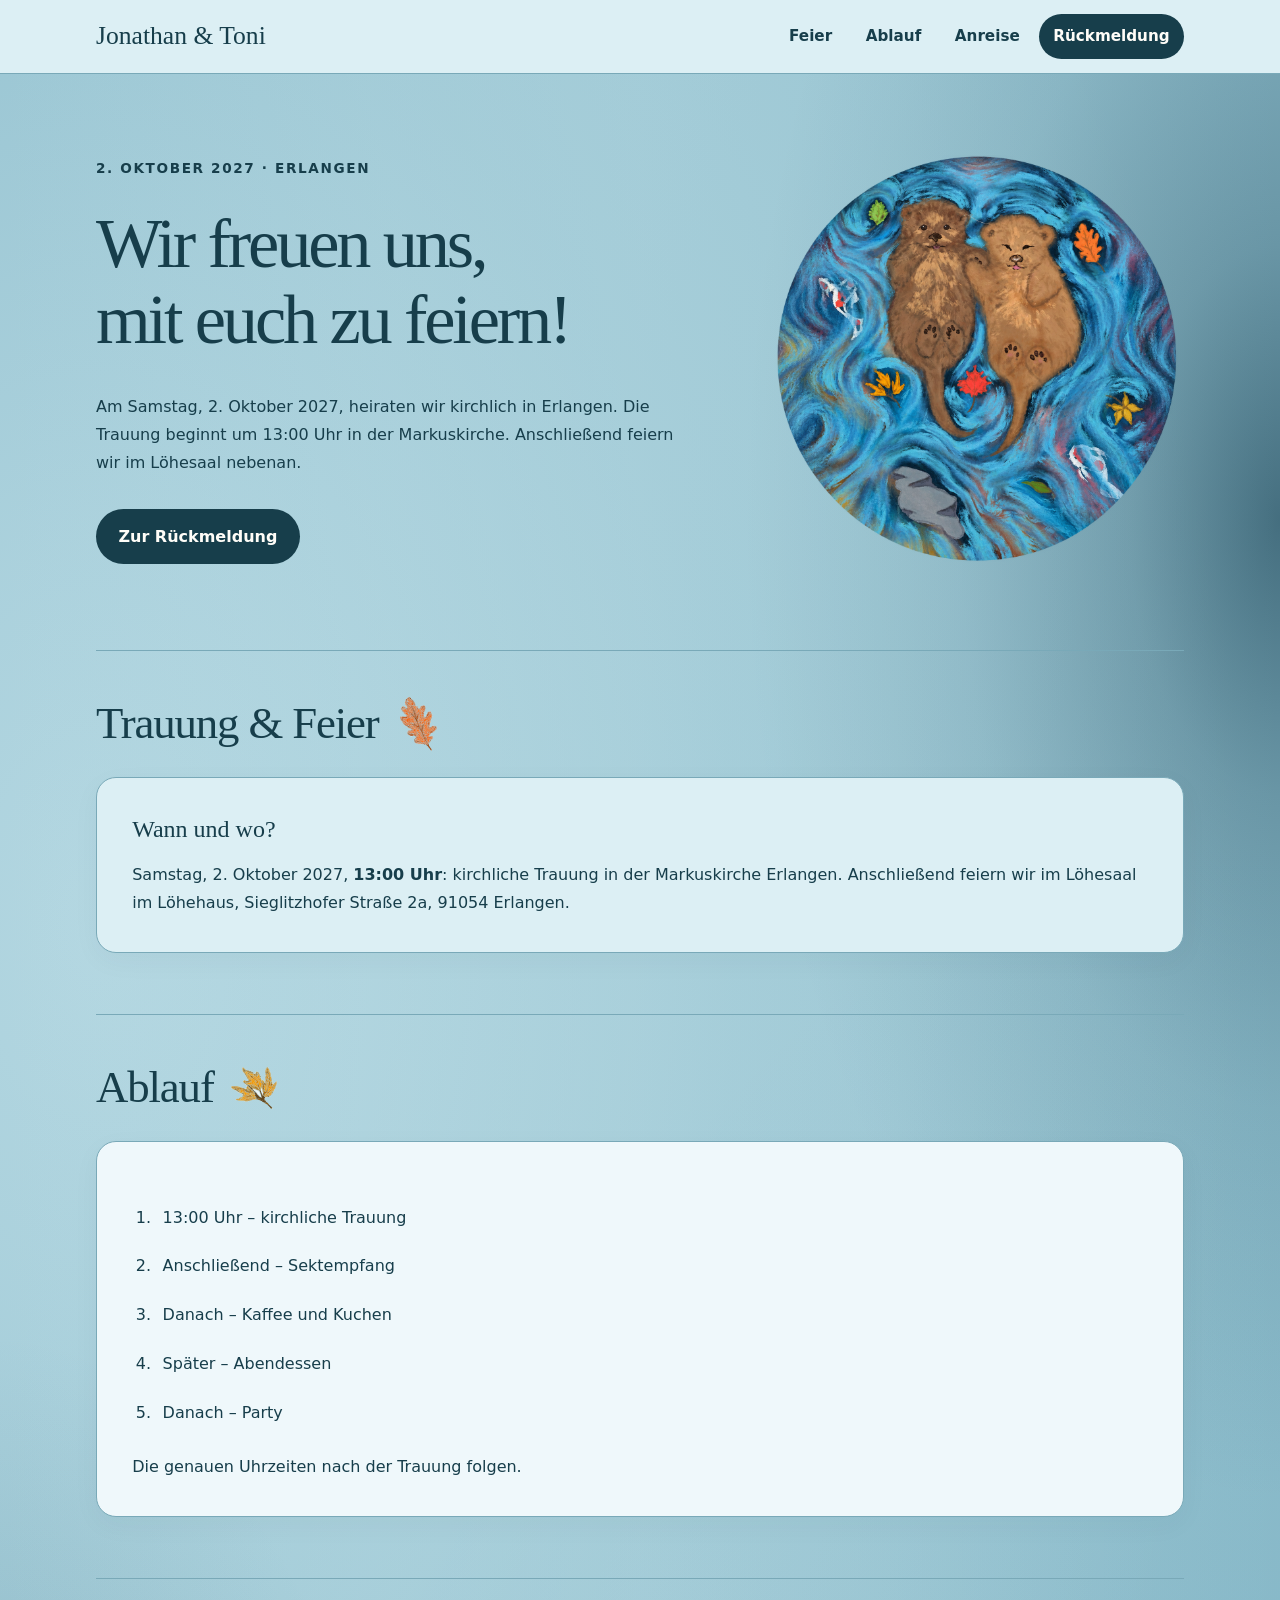
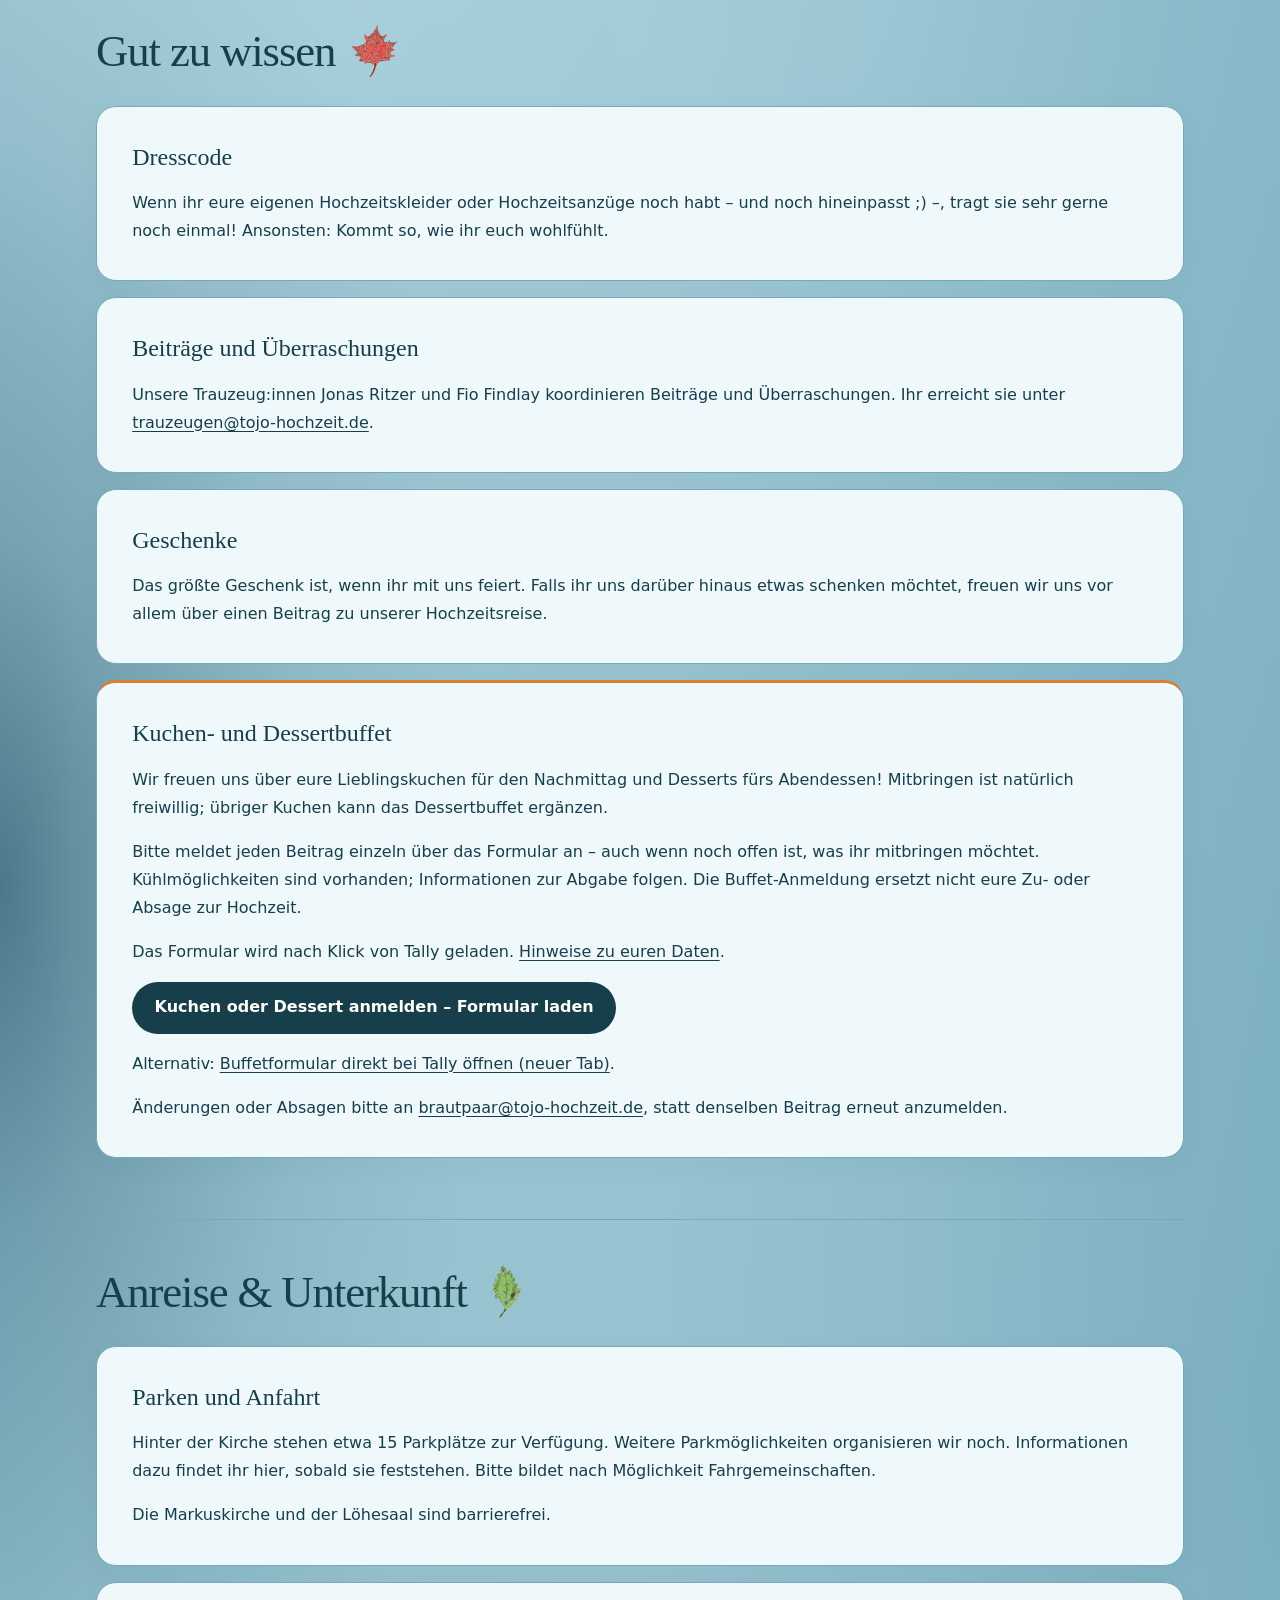
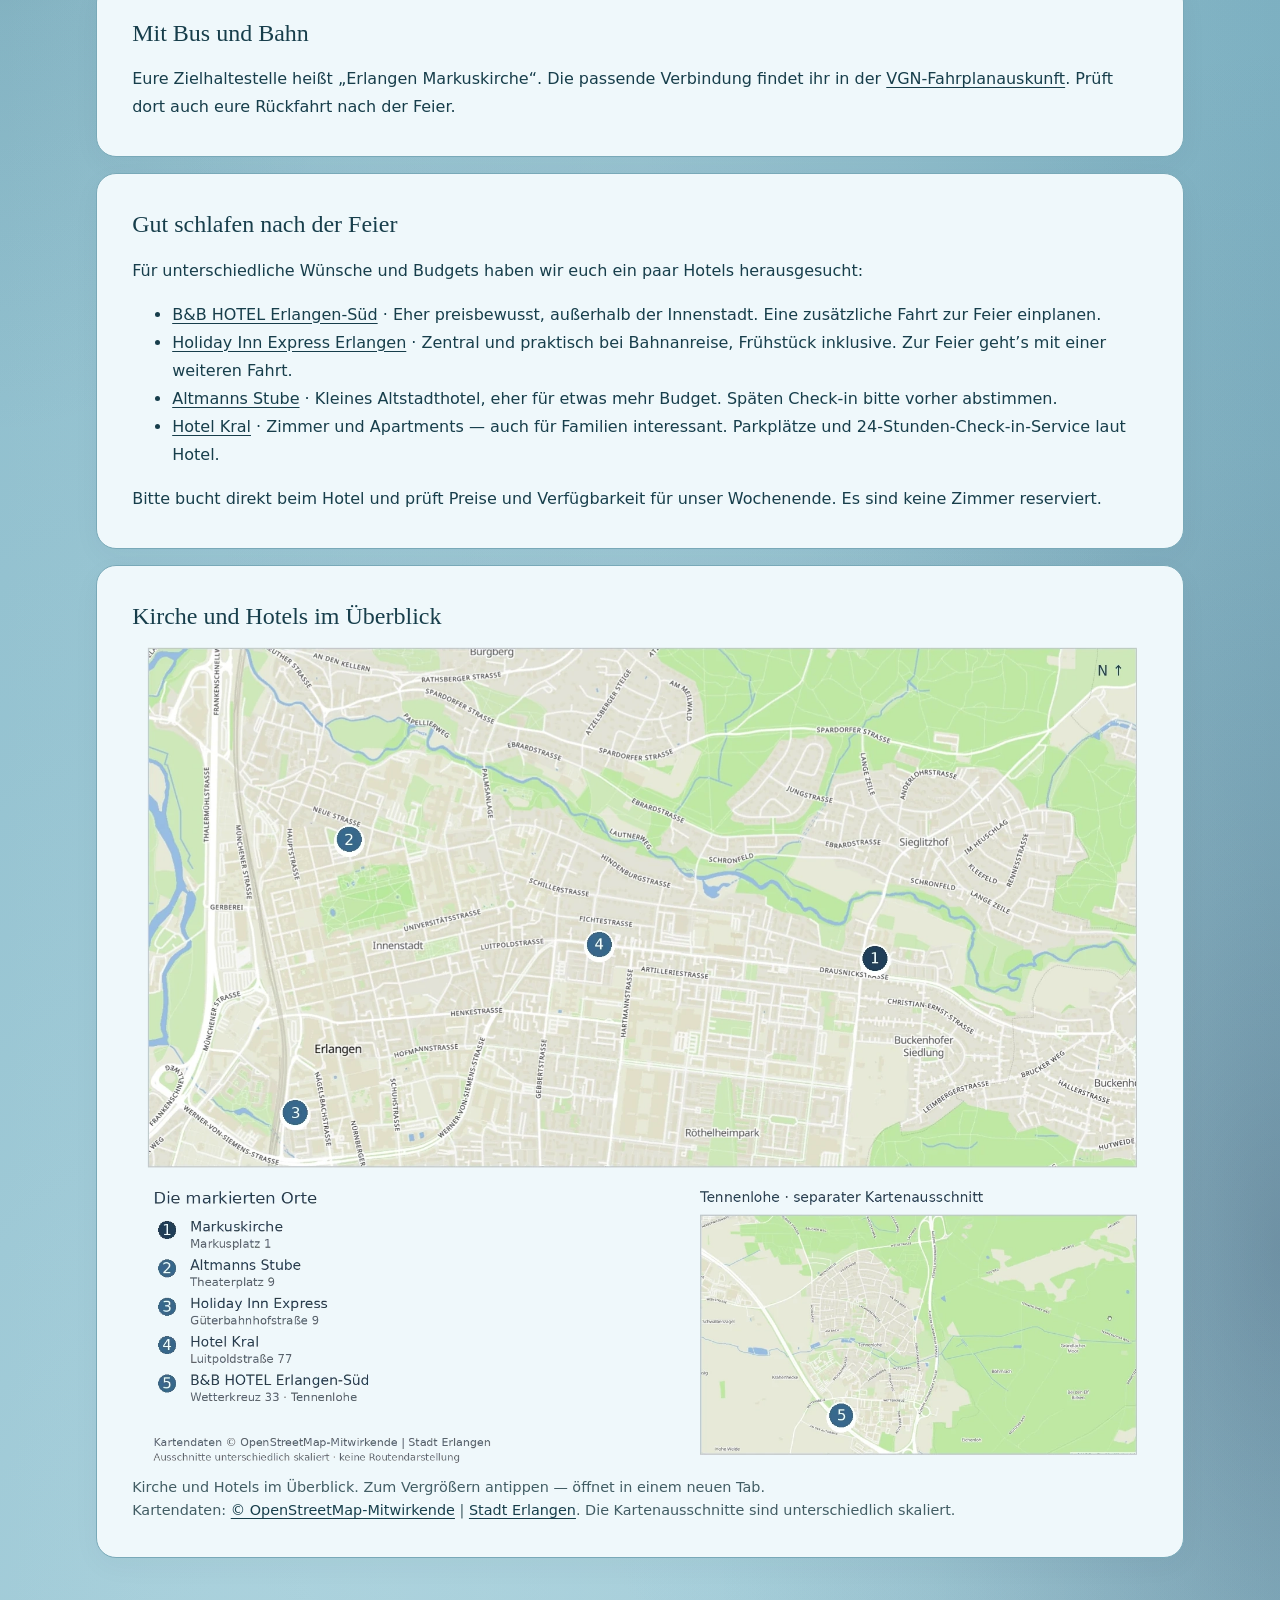
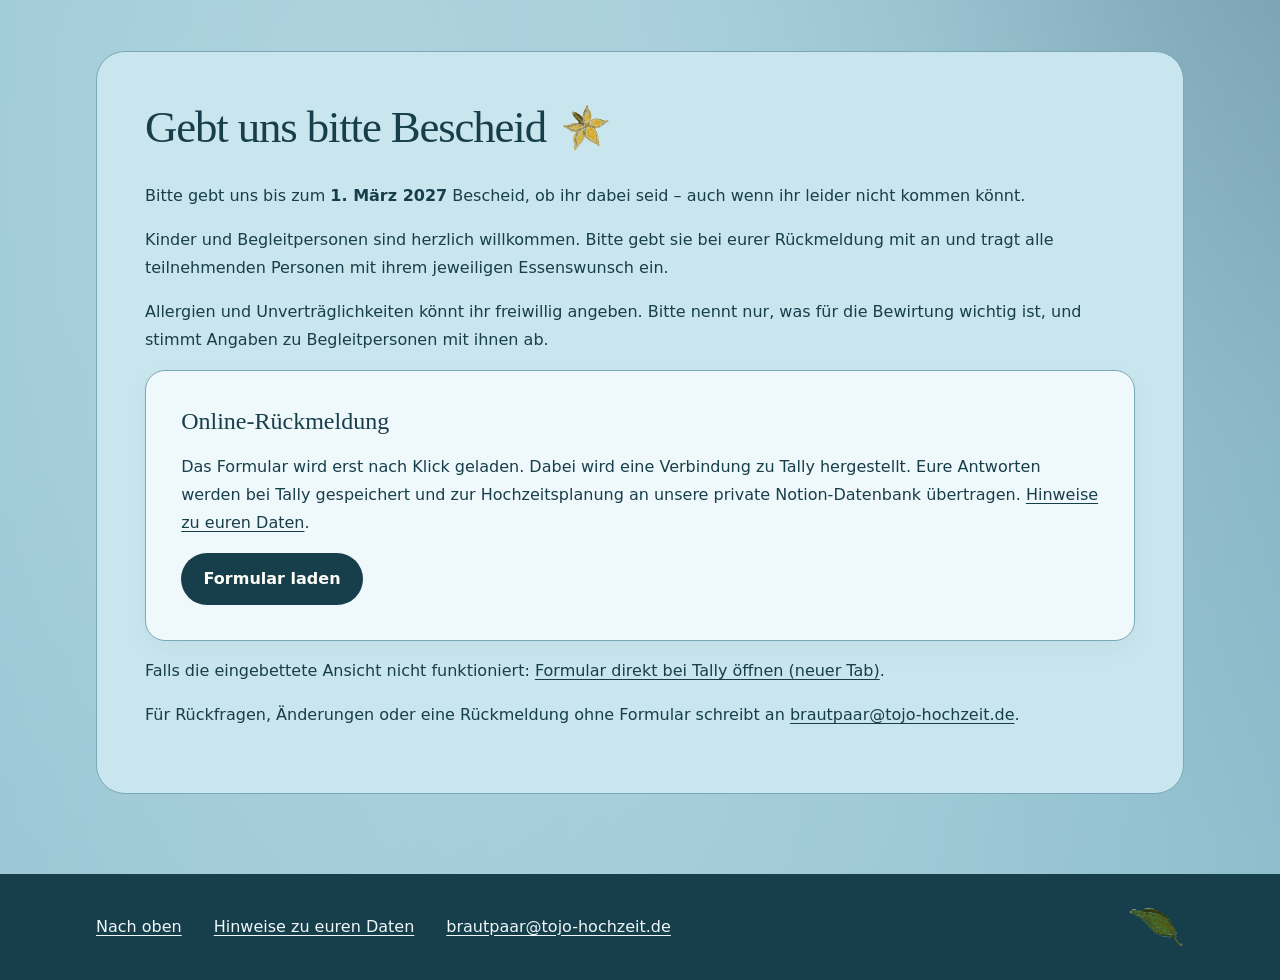
==== commit c17ede5c: "refactor: shorten buffet introduction and remove duplicate privacy details" ====
--- a/index.html
+++ b/index.html
@@ -9,7 +9,7 @@
 <section id="feier" class="page-section" aria-labelledby="feier-heading"><h2 id="feier-heading">Trauung &amp; Feier</h2><div class="card"><h3>Wann und wo?</h3><p>Samstag, 2. Oktober 2027, <strong>13:00 Uhr</strong>: kirchliche Trauung in der Markuskirche Erlangen. Anschließend feiern wir im Löhesaal im Löhehaus, Sieglitzhofer Straße 2a, 91054 Erlangen.</p></div></section>
 <section id="ablauf" class="page-section" aria-labelledby="ablauf-heading"><h2 id="ablauf-heading">Ablauf</h2><div class="card"><ol><li>13:00 Uhr – kirchliche Trauung</li><li>Anschließend – Sektempfang</li><li>Danach – Kaffee und Kuchen</li><li>Später – Abendessen</li><li>Danach – Party</li></ol><p>Die genauen Uhrzeiten nach der Trauung folgen.</p></div></section>
 <section id="gut-zu-wissen" class="page-section" aria-labelledby="wissen-heading"><h2 id="wissen-heading">Gut zu wissen</h2><div class="card"><h3>Dresscode</h3><p>Wenn ihr eure eigenen Hochzeitskleider oder Hochzeitsanzüge noch habt – und noch hineinpasst ;) –, tragt sie sehr gerne noch einmal! Ansonsten: Kommt so, wie ihr euch wohlfühlt.</p></div><div class="card"><h3>Beiträge und Überraschungen</h3><p>Unsere Trauzeug:innen Jonas Ritzer und Fio Findlay koordinieren Beiträge und Überraschungen. Ihr erreicht sie unter <a href="mailto:trauzeugen@tojo-hochzeit.de">trauzeugen@tojo-hochzeit.de</a>.</p></div><div class="card"><h3>Geschenke</h3><p>Das größte Geschenk ist, wenn ihr mit uns feiert. Falls ihr uns darüber hinaus etwas schenken möchtet, freuen wir uns vor allem über einen Beitrag zu unserer Hochzeitsreise.</p></div>
-<div class="card" id="kuchen-dessertbuffet"><h3>Kuchen- und Dessertbuffet</h3><p>Wir freuen uns über ein buntes Buffet mit euren Lieblingskuchen und Desserts! Wenn ihr etwas beitragen möchtet, meldet es bitte über das kurze Formular an. Mitbringen ist natürlich freiwillig.</p><p>Kuchen gibt es am Nachmittag. Zum Abendessen freuen wir uns über Desserts; übriger Kuchen kann das Dessertbuffet ergänzen.</p><p>Damit wir den Überblick über Auswahl, Mengen und Kühlbedarf behalten, meldet bitte jeden Beitrag einzeln an. Auch wenn ihr noch nicht genau wisst, was ihr mitbringen möchtet, könnt ihr euch schon melden. Kühlmöglichkeiten im Löhesaal sind vorhanden; Informationen zur Abgabe folgen.</p><p>Das Buffetformular wird erst nach Klick geladen. Dabei wird eine Verbindung zu Tally hergestellt. Eure Angaben werden bei Tally gespeichert und automatisch in unsere private Notion-Übersicht „Kuchen &amp; Desserts“ übertragen. <a href="pages/datenschutz.html#buffet-daten">Hinweise zu euren Daten</a>. Die Buffet-Anmeldung ersetzt nicht eure Zu- oder Absage zur Hochzeit.</p><button type="button" id="load-buffet-form" aria-controls="buffet-tally-container" aria-expanded="false">Kuchen oder Dessert anmelden – Formular laden</button><div id="buffet-tally-container" hidden></div><p>Alternativ: <a href="https://tally.so/r/4aaBvY" target="_blank" rel="noopener noreferrer">Buffetformular direkt bei Tally öffnen (neuer Tab)</a>.</p><p>Für Änderungen oder Absagen zu eurem Beitrag schreibt bitte an <a href="mailto:brautpaar@tojo-hochzeit.de">brautpaar@tojo-hochzeit.de</a>, statt denselben Beitrag erneut anzumelden.</p></div>
+<div class="card" id="kuchen-dessertbuffet"><h3>Kuchen- und Dessertbuffet</h3><p>Wir freuen uns über eure Lieblingskuchen für den Nachmittag und Desserts fürs Abendessen! Mitbringen ist natürlich freiwillig; übriger Kuchen kann das Dessertbuffet ergänzen.</p><p>Bitte meldet jeden Beitrag einzeln über das Formular an – auch wenn noch offen ist, was ihr mitbringen möchtet. Kühlmöglichkeiten sind vorhanden; Informationen zur Abgabe folgen. Die Buffet-Anmeldung ersetzt nicht eure Zu- oder Absage zur Hochzeit.</p><p>Das Formular wird nach Klick von Tally geladen. <a href="pages/datenschutz.html#buffet-daten">Hinweise zu euren Daten</a>.</p><button type="button" id="load-buffet-form" aria-controls="buffet-tally-container" aria-expanded="false">Kuchen oder Dessert anmelden – Formular laden</button><div id="buffet-tally-container" hidden></div><p>Alternativ: <a href="https://tally.so/r/4aaBvY" target="_blank" rel="noopener noreferrer">Buffetformular direkt bei Tally öffnen (neuer Tab)</a>.</p><p>Änderungen oder Absagen bitte an <a href="mailto:brautpaar@tojo-hochzeit.de">brautpaar@tojo-hochzeit.de</a>, statt denselben Beitrag erneut anzumelden.</p></div>
 </section>
 <section id="anreise" class="page-section" aria-labelledby="anreise-heading"><h2 id="anreise-heading">Anreise &amp; Unterkunft</h2><div class="card"><h3>Parken und Anfahrt</h3><p>Hinter der Kirche stehen etwa 15 Parkplätze zur Verfügung. Weitere Parkmöglichkeiten organisieren wir noch. Informationen dazu findet ihr hier, sobald sie feststehen. Bitte bildet nach Möglichkeit Fahrgemeinschaften.</p><p>Die Markuskirche und der Löhesaal sind barrierefrei.</p></div><div class="card"><h3>Mit Bus und Bahn</h3><p>Eure Zielhaltestelle heißt „Erlangen Markuskirche“. Die passende Verbindung findet ihr in der <a href="https://www.vgn.de/" rel="noopener noreferrer">VGN-Fahrplanauskunft</a>. Prüft dort auch eure Rückfahrt nach der Feier.</p></div><div class="card"><h3>Gut schlafen nach der Feier</h3><p>Für unterschiedliche Wünsche und Budgets haben wir euch ein paar Hotels herausgesucht:</p><ul><li><a href="https://www.hotel-bb.com/de/hotel/erlangen-sued" rel="noopener noreferrer">B&amp;B HOTEL Erlangen-Süd</a> · Eher preisbewusst, außerhalb der Innenstadt. Eine zusätzliche Fahrt zur Feier einplanen.</li><li><a href="https://www.ihg.com/holidayinnexpress/hotels/de/de/erlangen/zczel/hoteldetail" rel="noopener noreferrer">Holiday Inn Express Erlangen</a> · Zentral und praktisch bei Bahnanreise, Frühstück inklusive. Zur Feier geht’s mit einer weiteren Fahrt.</li><li><a href="https://altmanns-stube.com/" rel="noopener noreferrer">Altmanns Stube</a> · Kleines Altstadthotel, eher für etwas mehr Budget. Späten Check-in bitte vorher abstimmen.</li><li><a href="https://www.hotel-kral.de/" rel="noopener noreferrer">Hotel Kral</a> · Zimmer und Apartments — auch für Familien interessant. Parkplätze und 24-Stunden-Check-in-Service laut Hotel.</li></ul><p>Bitte bucht direkt beim Hotel und prüft Preise und Verfügbarkeit für unser Wochenende. Es sind keine Zimmer reserviert.</p></div>
 <figure class="card" style="margin-inline: 0;"><h3>Kirche und Hotels im Überblick</h3><a href="assets/lageplan-erlangen-gesamt.webp" target="_blank" rel="noopener noreferrer" aria-label="Lageplan in voller Größe öffnen (neuer Tab)"><img src="assets/lageplan-erlangen-gesamt.webp" alt="Lageplan von Erlangen mit Markuskirche, Altmanns Stube, Holiday Inn Express und Hotel Kral sowie separatem Tennenlohe-Ausschnitt für das B&amp;B HOTEL Erlangen-Süd." width="1800" height="1550" loading="lazy" decoding="async" style="display: block; width: 100%; height: auto; border-radius: var(--radius);"></a><figcaption style="margin-top: .75rem;">Kirche und Hotels im Überblick. Zum Vergrößern antippen — öffnet in einem neuen Tab.<br>Kartendaten: <a href="https://www.openstreetmap.org/copyright" rel="noopener noreferrer">© OpenStreetMap-Mitwirkende</a> | <a href="https://geodaten.erlangen.de/map/" rel="noopener noreferrer">Stadt Erlangen</a>. Die Kartenausschnitte sind unterschiedlich skaliert.</figcaption></figure>
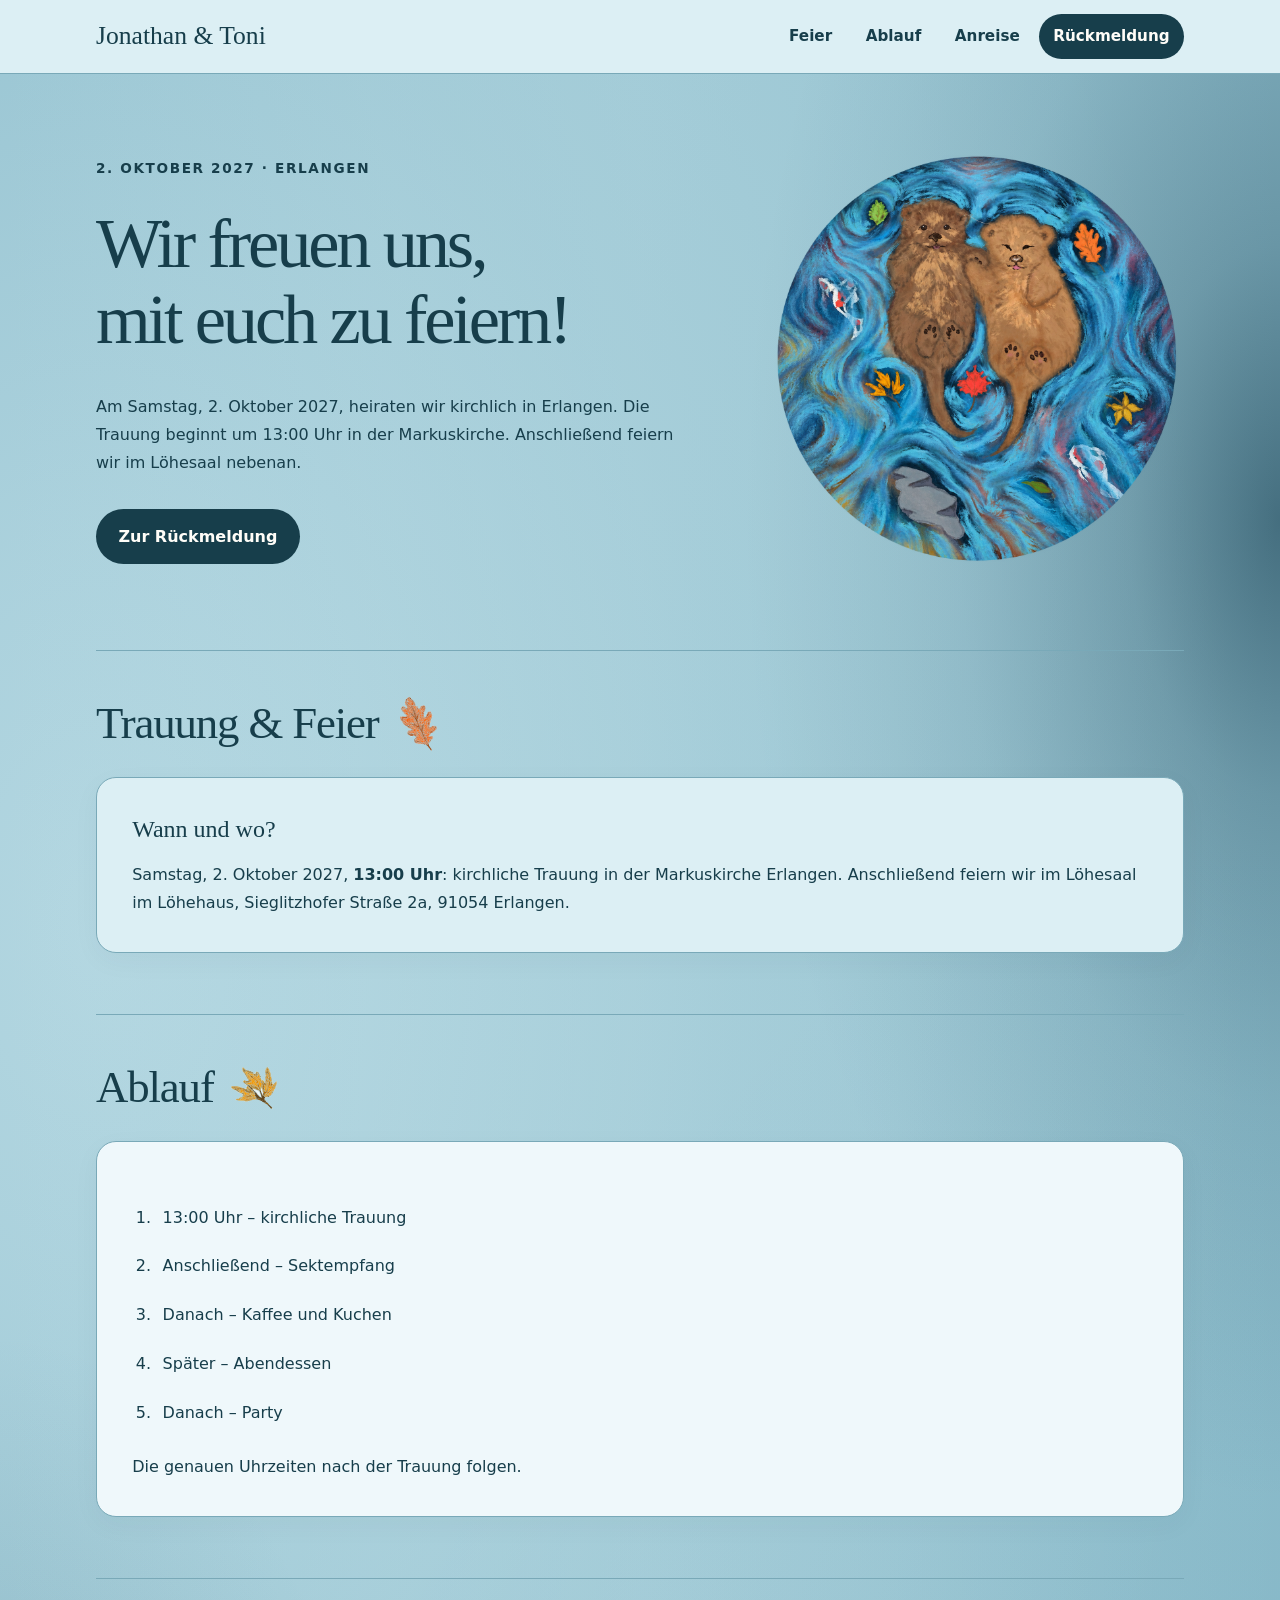
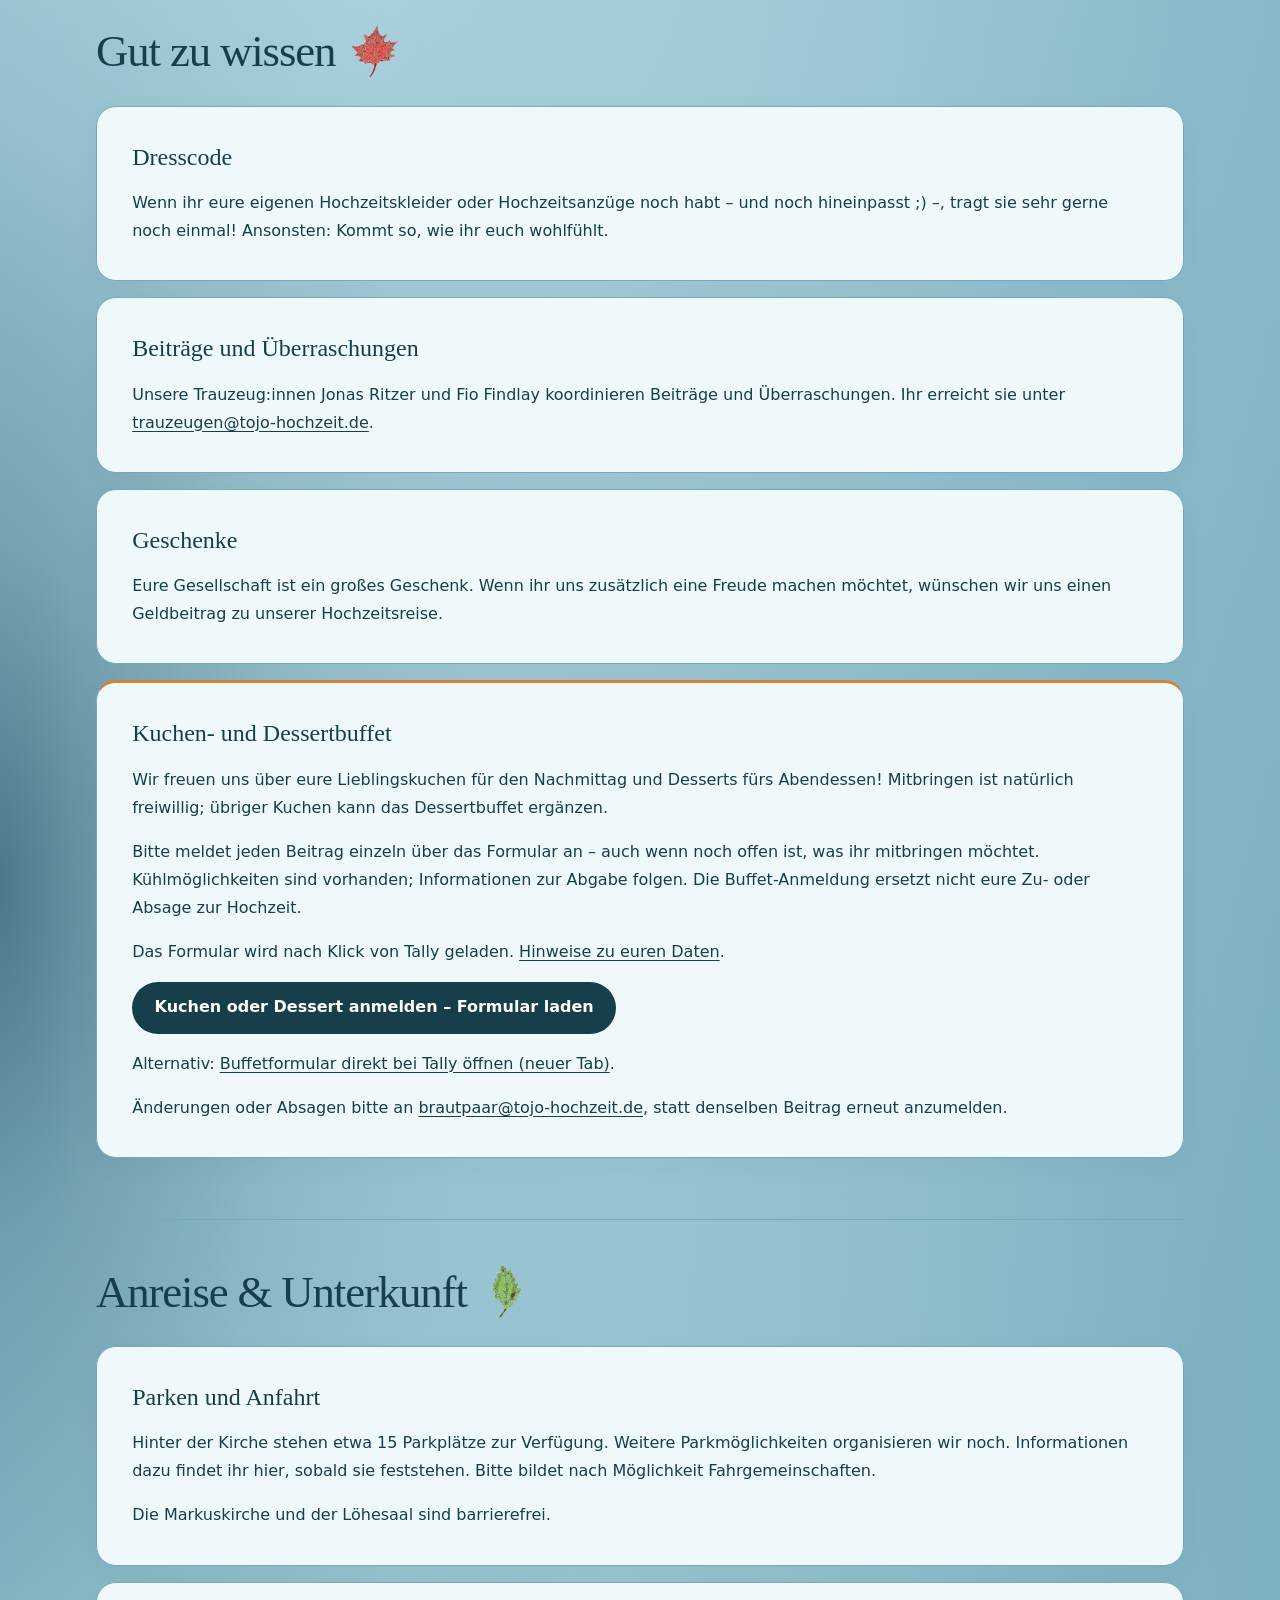
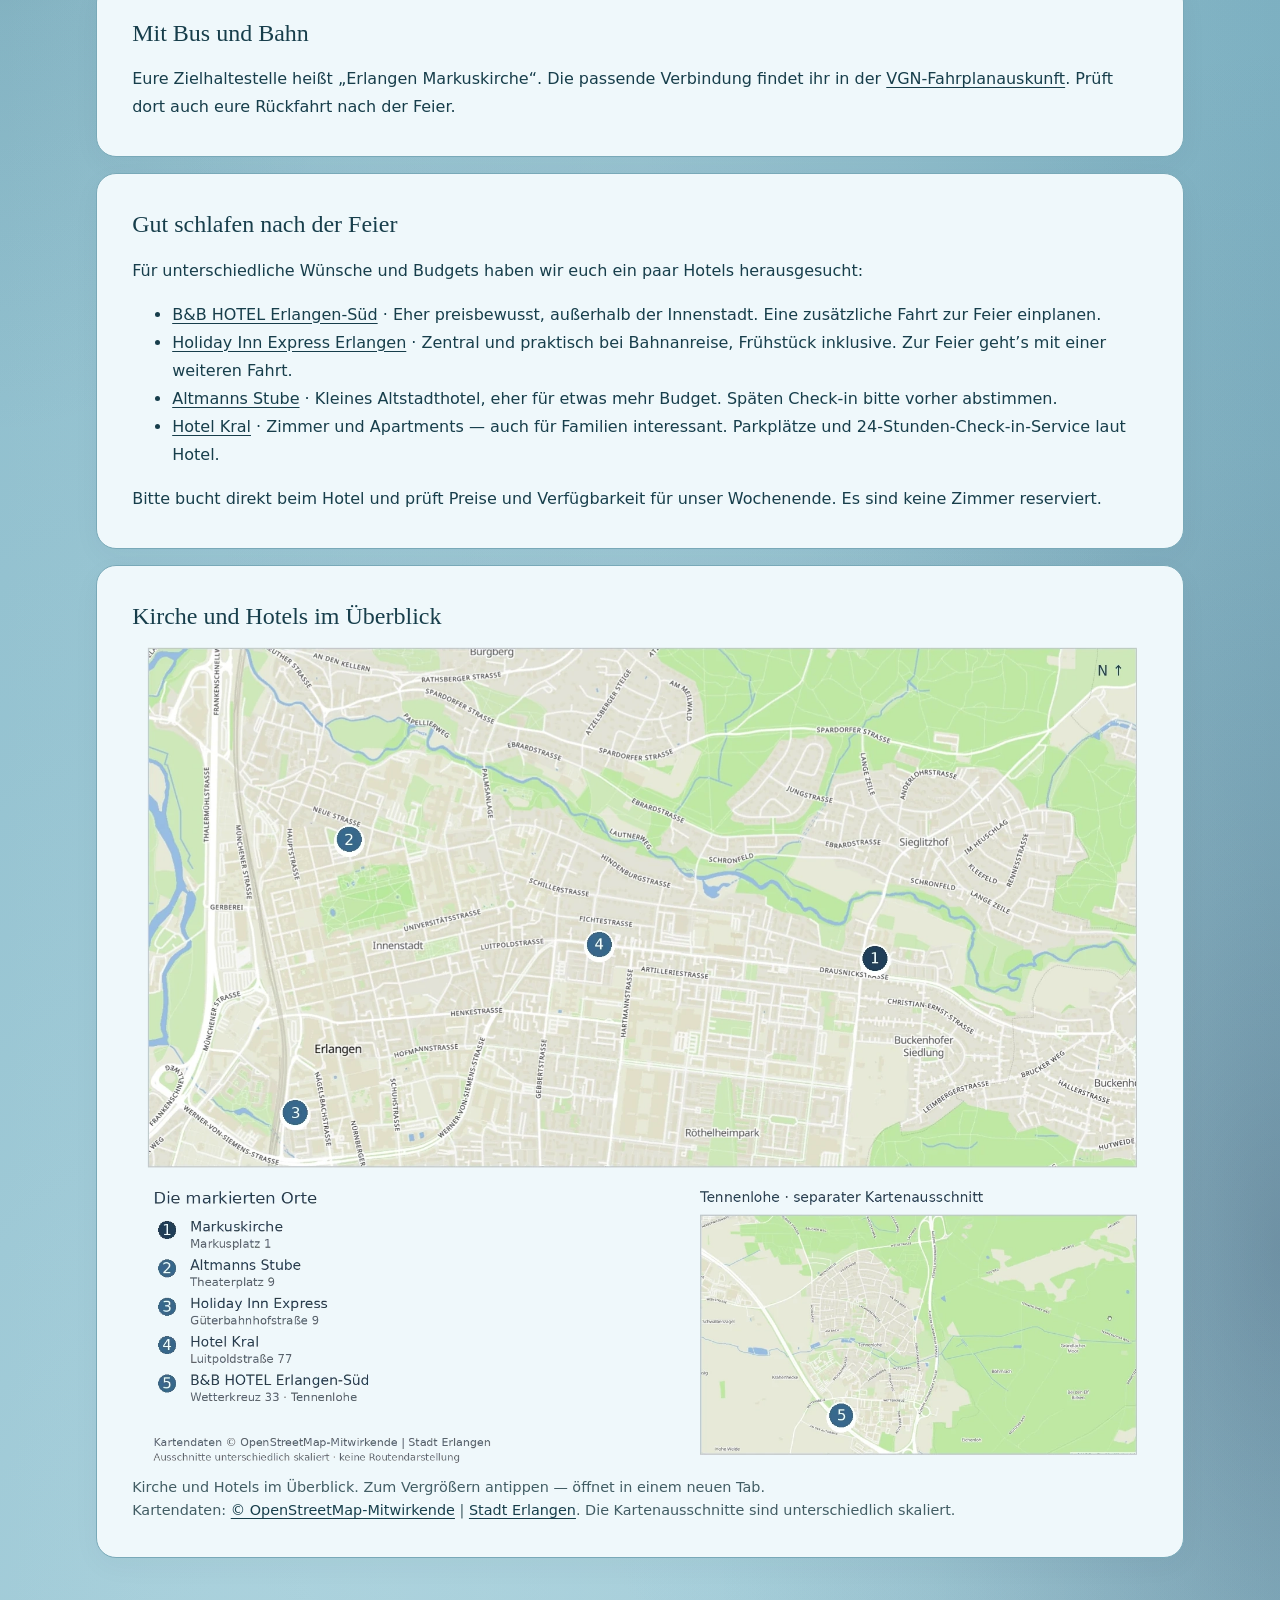
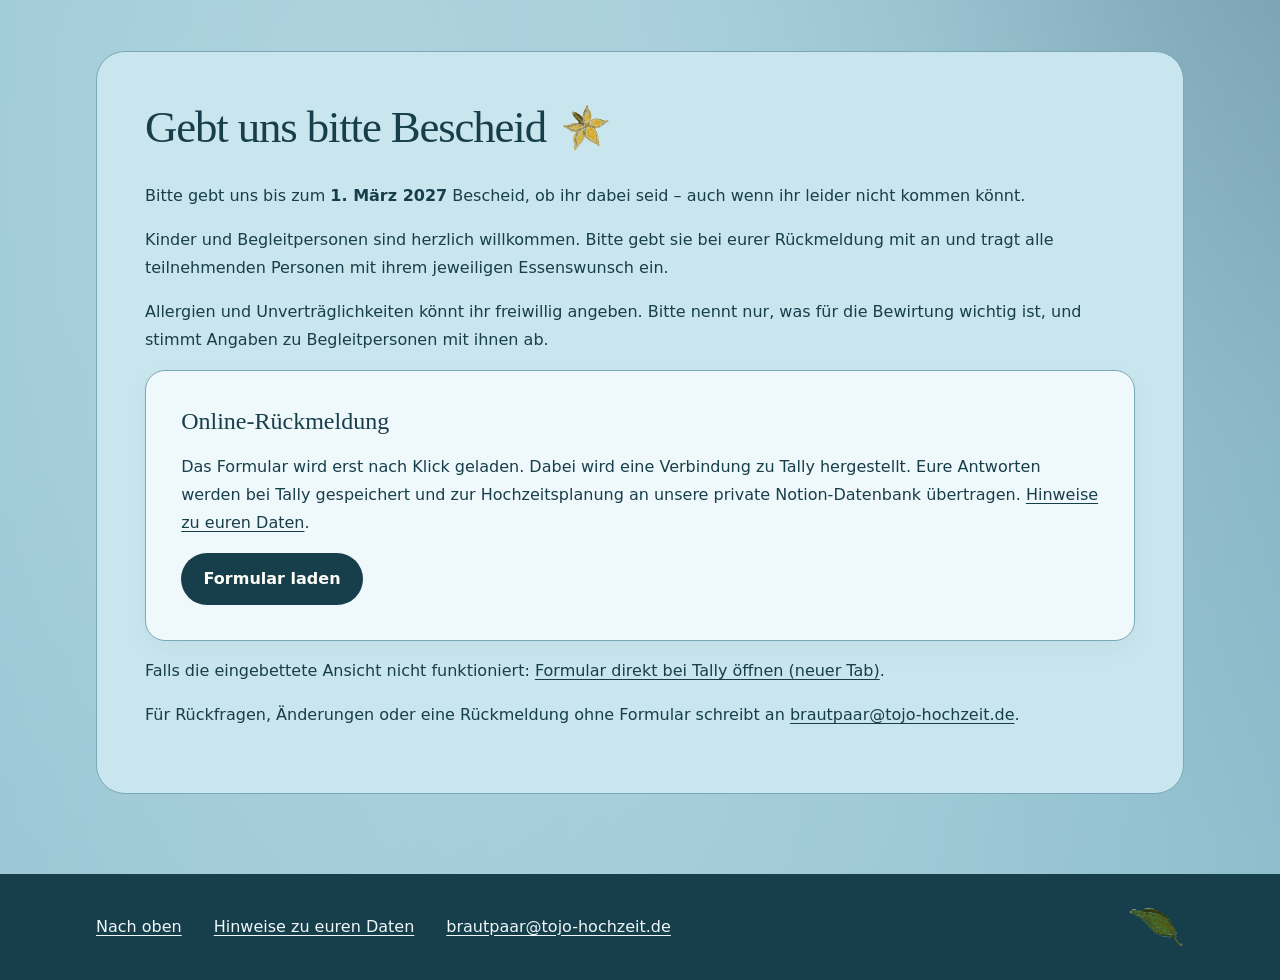
==== commit 5fea51e1: "Geschenkewunsch für die Hochzeitsreise aktualisieren" ====
--- a/index.html
+++ b/index.html
@@ -8,7 +8,7 @@
 <section class="intro" aria-labelledby="intro-heading"><p>2. Oktober 2027 · Erlangen</p><h1 id="intro-heading">Wir freuen uns, mit euch zu feiern!</h1><p>Am Samstag, 2. Oktober 2027, heiraten wir kirchlich in Erlangen. Die Trauung beginnt um 13:00 Uhr in der Markuskirche. Anschließend feiern wir im Löhesaal nebenan.</p><p><a class="button" href="#rueckmeldung">Zur Rückmeldung</a></p></section>
 <section id="feier" class="page-section" aria-labelledby="feier-heading"><h2 id="feier-heading">Trauung &amp; Feier</h2><div class="card"><h3>Wann und wo?</h3><p>Samstag, 2. Oktober 2027, <strong>13:00 Uhr</strong>: kirchliche Trauung in der Markuskirche Erlangen. Anschließend feiern wir im Löhesaal im Löhehaus, Sieglitzhofer Straße 2a, 91054 Erlangen.</p></div></section>
 <section id="ablauf" class="page-section" aria-labelledby="ablauf-heading"><h2 id="ablauf-heading">Ablauf</h2><div class="card"><ol><li>13:00 Uhr – kirchliche Trauung</li><li>Anschließend – Sektempfang</li><li>Danach – Kaffee und Kuchen</li><li>Später – Abendessen</li><li>Danach – Party</li></ol><p>Die genauen Uhrzeiten nach der Trauung folgen.</p></div></section>
-<section id="gut-zu-wissen" class="page-section" aria-labelledby="wissen-heading"><h2 id="wissen-heading">Gut zu wissen</h2><div class="card"><h3>Dresscode</h3><p>Wenn ihr eure eigenen Hochzeitskleider oder Hochzeitsanzüge noch habt – und noch hineinpasst ;) –, tragt sie sehr gerne noch einmal! Ansonsten: Kommt so, wie ihr euch wohlfühlt.</p></div><div class="card"><h3>Beiträge und Überraschungen</h3><p>Unsere Trauzeug:innen Jonas Ritzer und Fio Findlay koordinieren Beiträge und Überraschungen. Ihr erreicht sie unter <a href="mailto:trauzeugen@tojo-hochzeit.de">trauzeugen@tojo-hochzeit.de</a>.</p></div><div class="card"><h3>Geschenke</h3><p>Das größte Geschenk ist, wenn ihr mit uns feiert. Falls ihr uns darüber hinaus etwas schenken möchtet, freuen wir uns vor allem über einen Beitrag zu unserer Hochzeitsreise.</p></div>
+<section id="gut-zu-wissen" class="page-section" aria-labelledby="wissen-heading"><h2 id="wissen-heading">Gut zu wissen</h2><div class="card"><h3>Dresscode</h3><p>Wenn ihr eure eigenen Hochzeitskleider oder Hochzeitsanzüge noch habt – und noch hineinpasst ;) –, tragt sie sehr gerne noch einmal! Ansonsten: Kommt so, wie ihr euch wohlfühlt.</p></div><div class="card"><h3>Beiträge und Überraschungen</h3><p>Unsere Trauzeug:innen Jonas Ritzer und Fio Findlay koordinieren Beiträge und Überraschungen. Ihr erreicht sie unter <a href="mailto:trauzeugen@tojo-hochzeit.de">trauzeugen@tojo-hochzeit.de</a>.</p></div><div class="card"><h3>Geschenke</h3><p>Eure Gesellschaft ist ein großes Geschenk. Wenn ihr uns zusätzlich eine Freude machen möchtet, wünschen wir uns einen Geldbeitrag zu unserer Hochzeitsreise.</p></div>
 <div class="card" id="kuchen-dessertbuffet"><h3>Kuchen- und Dessertbuffet</h3><p>Wir freuen uns über eure Lieblingskuchen für den Nachmittag und Desserts fürs Abendessen! Mitbringen ist natürlich freiwillig; übriger Kuchen kann das Dessertbuffet ergänzen.</p><p>Bitte meldet jeden Beitrag einzeln über das Formular an – auch wenn noch offen ist, was ihr mitbringen möchtet. Kühlmöglichkeiten sind vorhanden; Informationen zur Abgabe folgen. Die Buffet-Anmeldung ersetzt nicht eure Zu- oder Absage zur Hochzeit.</p><p>Das Formular wird nach Klick von Tally geladen. <a href="pages/datenschutz.html#buffet-daten">Hinweise zu euren Daten</a>.</p><button type="button" id="load-buffet-form" aria-controls="buffet-tally-container" aria-expanded="false">Kuchen oder Dessert anmelden – Formular laden</button><div id="buffet-tally-container" hidden></div><p>Alternativ: <a href="https://tally.so/r/4aaBvY" target="_blank" rel="noopener noreferrer">Buffetformular direkt bei Tally öffnen (neuer Tab)</a>.</p><p>Änderungen oder Absagen bitte an <a href="mailto:brautpaar@tojo-hochzeit.de">brautpaar@tojo-hochzeit.de</a>, statt denselben Beitrag erneut anzumelden.</p></div>
 </section>
 <section id="anreise" class="page-section" aria-labelledby="anreise-heading"><h2 id="anreise-heading">Anreise &amp; Unterkunft</h2><div class="card"><h3>Parken und Anfahrt</h3><p>Hinter der Kirche stehen etwa 15 Parkplätze zur Verfügung. Weitere Parkmöglichkeiten organisieren wir noch. Informationen dazu findet ihr hier, sobald sie feststehen. Bitte bildet nach Möglichkeit Fahrgemeinschaften.</p><p>Die Markuskirche und der Löhesaal sind barrierefrei.</p></div><div class="card"><h3>Mit Bus und Bahn</h3><p>Eure Zielhaltestelle heißt „Erlangen Markuskirche“. Die passende Verbindung findet ihr in der <a href="https://www.vgn.de/" rel="noopener noreferrer">VGN-Fahrplanauskunft</a>. Prüft dort auch eure Rückfahrt nach der Feier.</p></div><div class="card"><h3>Gut schlafen nach der Feier</h3><p>Für unterschiedliche Wünsche und Budgets haben wir euch ein paar Hotels herausgesucht:</p><ul><li><a href="https://www.hotel-bb.com/de/hotel/erlangen-sued" rel="noopener noreferrer">B&amp;B HOTEL Erlangen-Süd</a> · Eher preisbewusst, außerhalb der Innenstadt. Eine zusätzliche Fahrt zur Feier einplanen.</li><li><a href="https://www.ihg.com/holidayinnexpress/hotels/de/de/erlangen/zczel/hoteldetail" rel="noopener noreferrer">Holiday Inn Express Erlangen</a> · Zentral und praktisch bei Bahnanreise, Frühstück inklusive. Zur Feier geht’s mit einer weiteren Fahrt.</li><li><a href="https://altmanns-stube.com/" rel="noopener noreferrer">Altmanns Stube</a> · Kleines Altstadthotel, eher für etwas mehr Budget. Späten Check-in bitte vorher abstimmen.</li><li><a href="https://www.hotel-kral.de/" rel="noopener noreferrer">Hotel Kral</a> · Zimmer und Apartments — auch für Familien interessant. Parkplätze und 24-Stunden-Check-in-Service laut Hotel.</li></ul><p>Bitte bucht direkt beim Hotel und prüft Preise und Verfügbarkeit für unser Wochenende. Es sind keine Zimmer reserviert.</p></div>
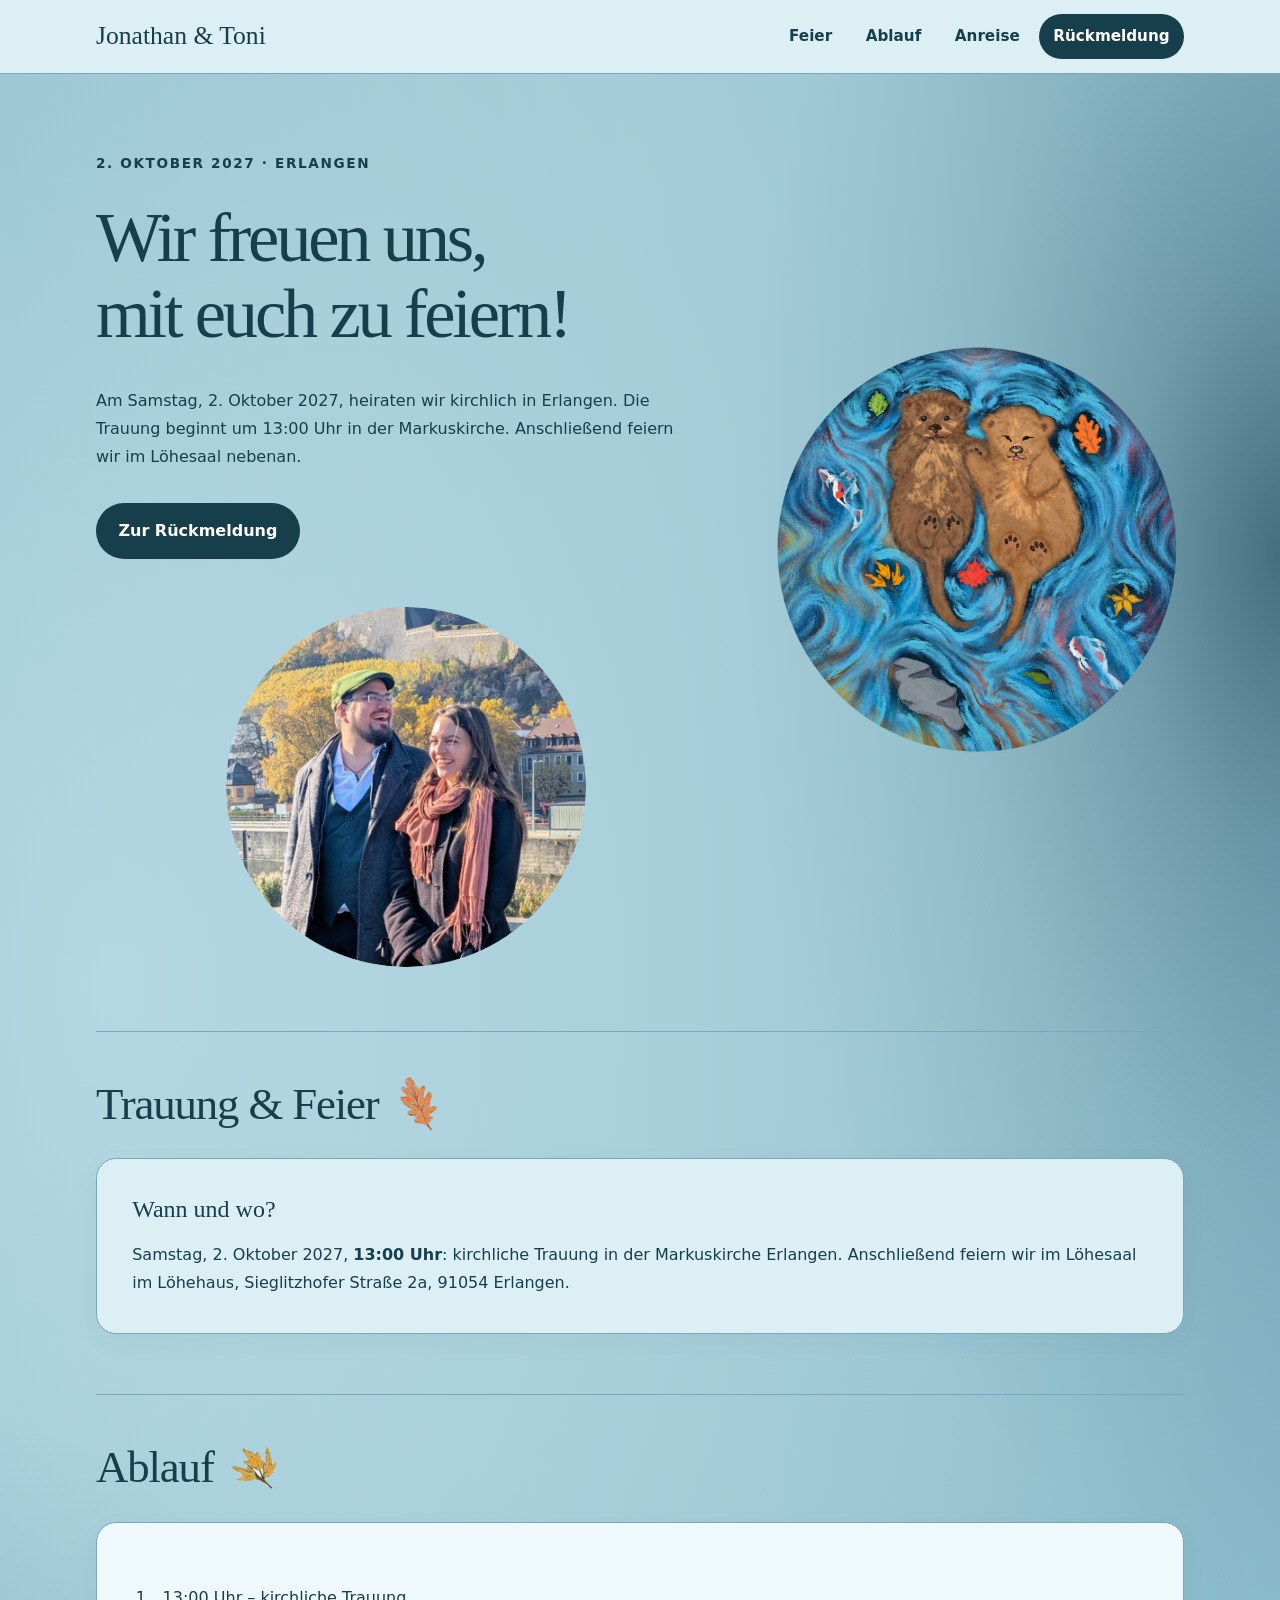
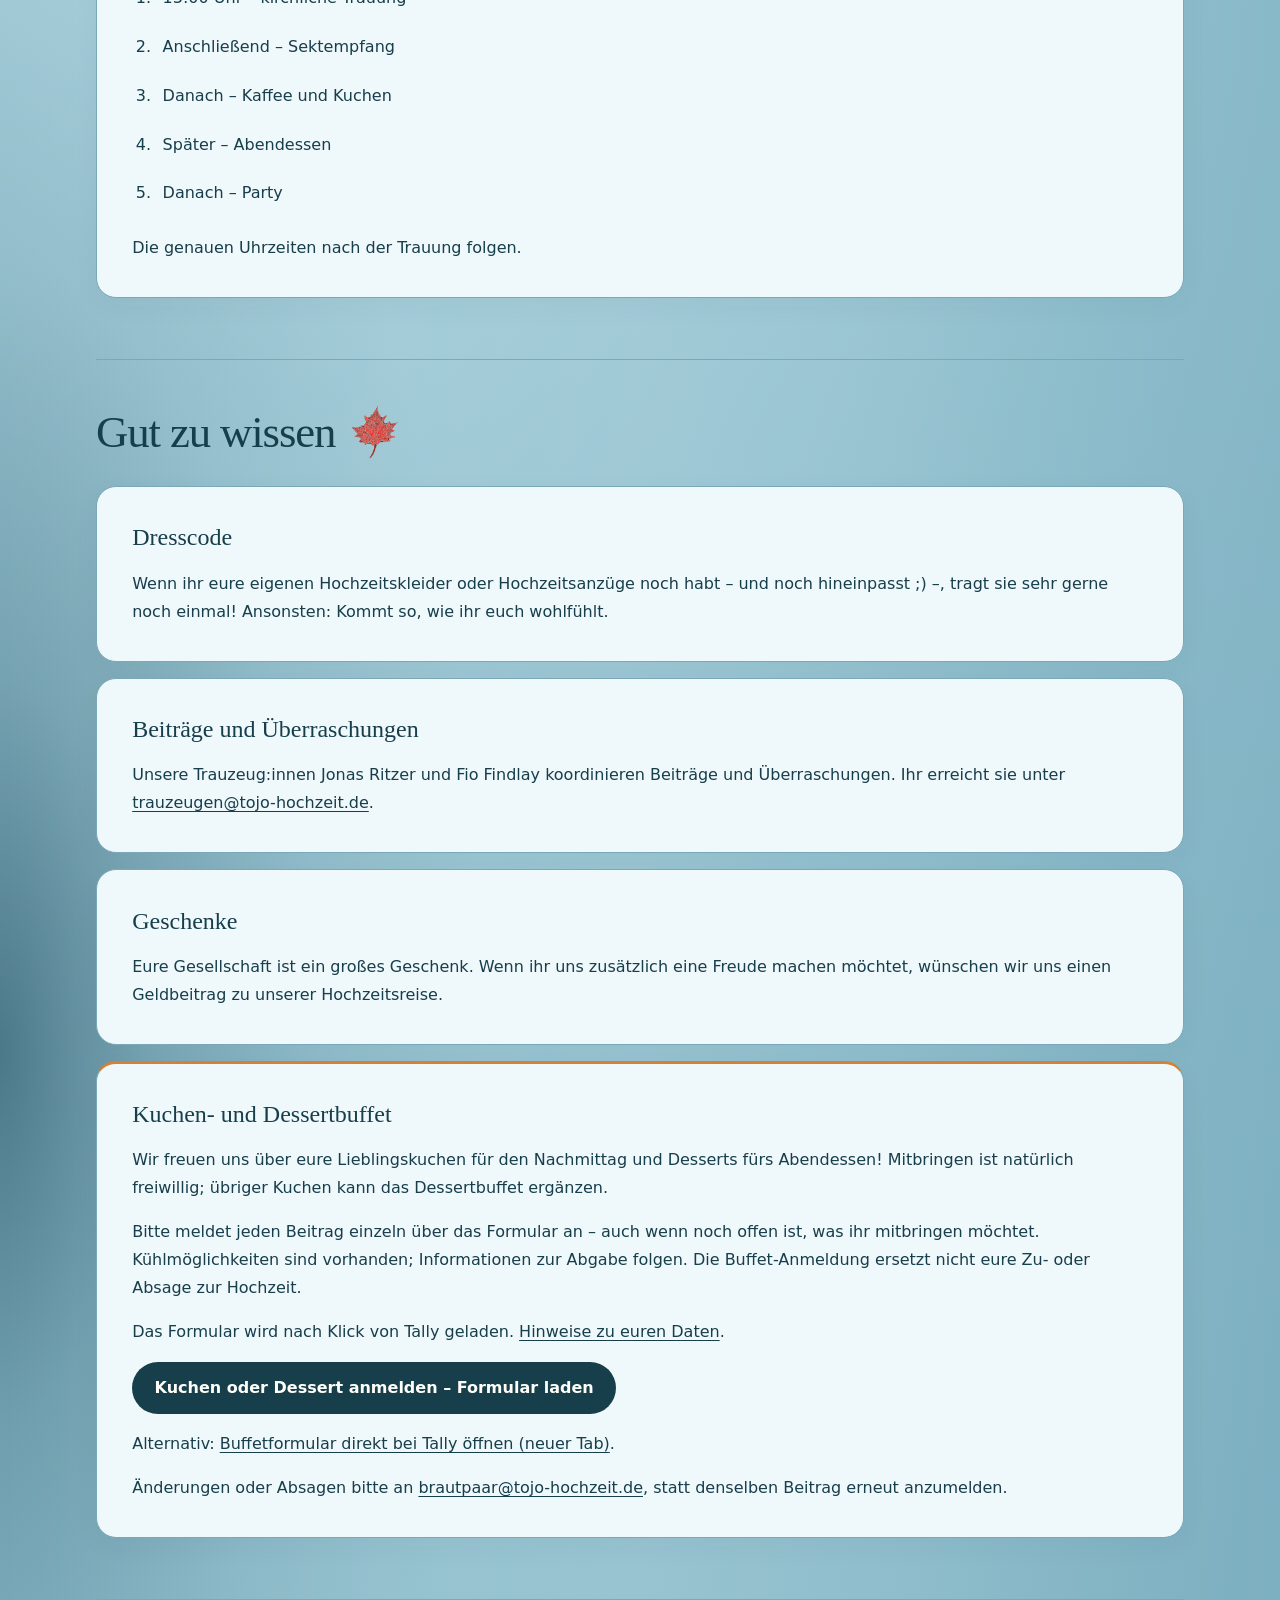
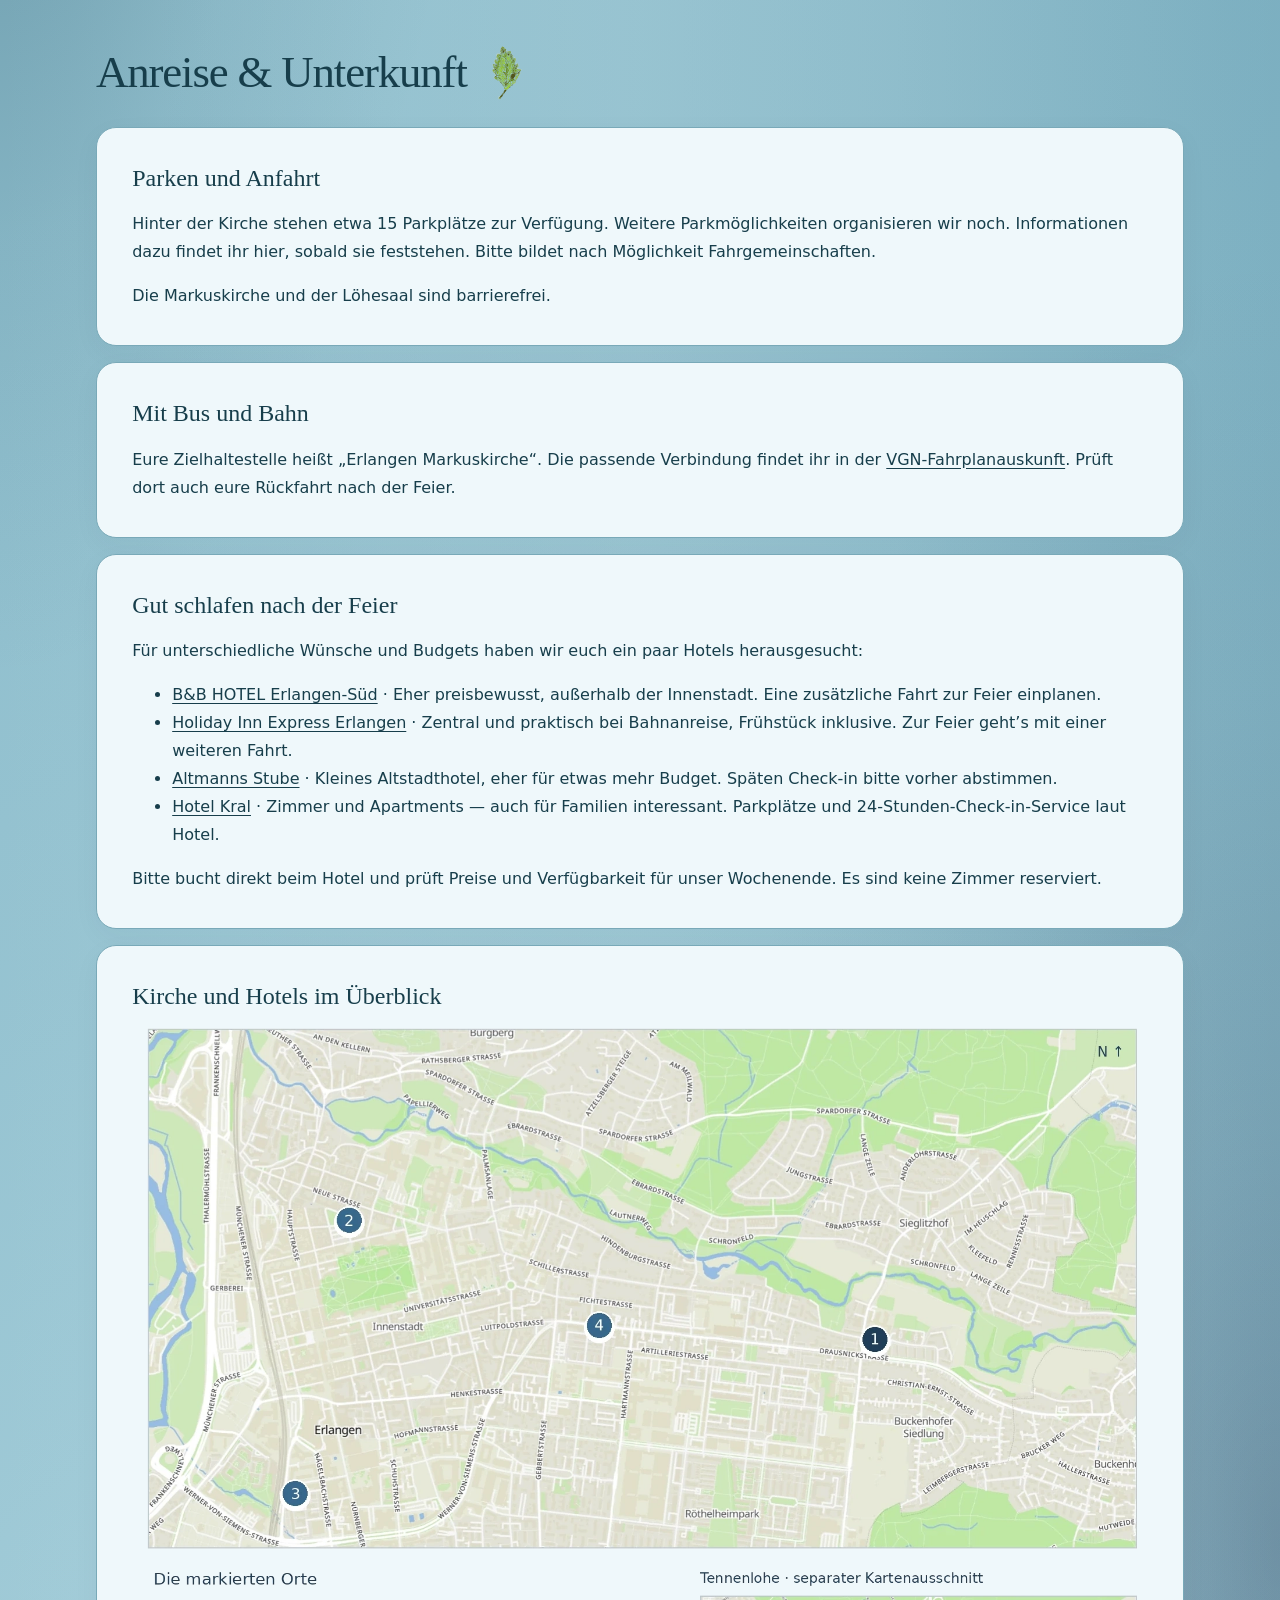
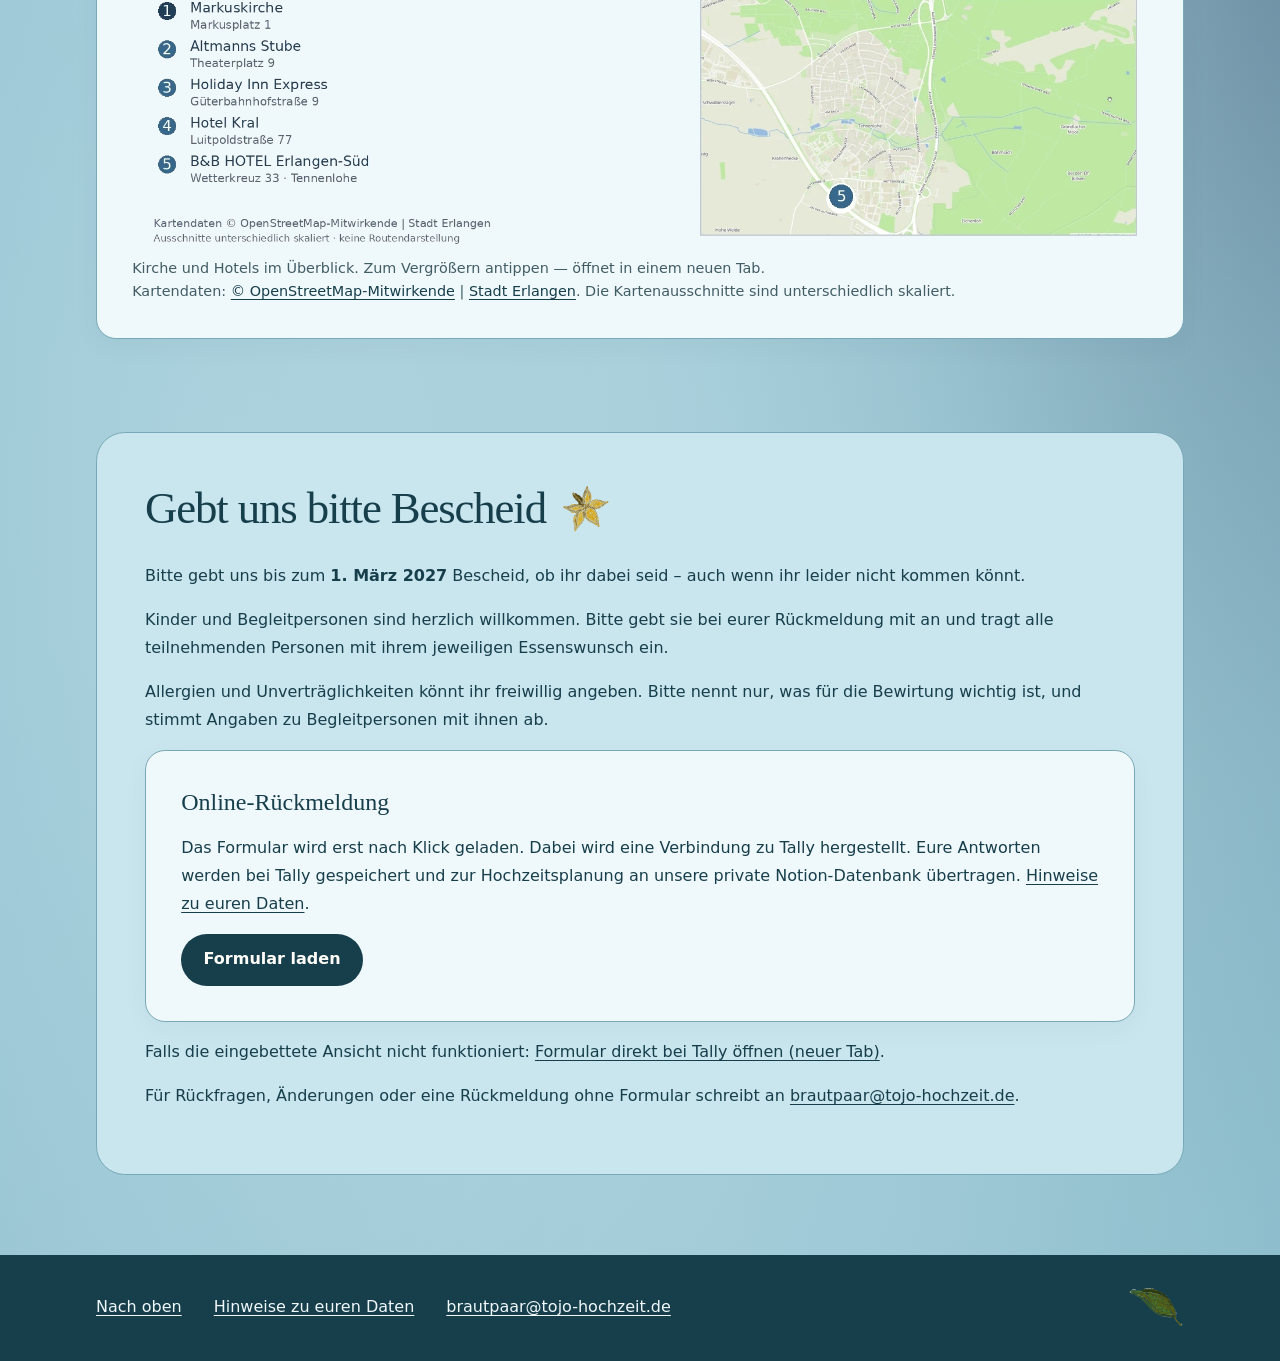
==== commit f42df313: "Rundes Paarfoto im Begrüßungsbereich einbinden" ====
--- a/index.html
+++ b/index.html
@@ -5,7 +5,7 @@
 <a class="skip-link" href="#main">Zum Inhalt</a>
 <header class="site-header"><div class="container"><a class="brand" href="#start">Jonathan &amp; Toni</a><nav aria-label="Hauptnavigation"><ul><li><a href="#feier">Feier</a></li><li><a href="#ablauf">Ablauf</a></li><li><a href="#anreise">Anreise</a></li><li><a class="nav-rsvp" href="#rueckmeldung">Rückmeldung</a></li></ul></nav></div></header>
 <main id="main" class="container">
-<section class="intro" aria-labelledby="intro-heading"><p>2. Oktober 2027 · Erlangen</p><h1 id="intro-heading">Wir freuen uns, mit euch zu feiern!</h1><p>Am Samstag, 2. Oktober 2027, heiraten wir kirchlich in Erlangen. Die Trauung beginnt um 13:00 Uhr in der Markuskirche. Anschließend feiern wir im Löhesaal nebenan.</p><p><a class="button" href="#rueckmeldung">Zur Rückmeldung</a></p></section>
+<section class="intro" aria-labelledby="intro-heading"><p>2. Oktober 2027 · Erlangen</p><h1 id="intro-heading">Wir freuen uns, mit euch zu feiern!</h1><p>Am Samstag, 2. Oktober 2027, heiraten wir kirchlich in Erlangen. Die Trauung beginnt um 13:00 Uhr in der Markuskirche. Anschließend feiern wir im Löhesaal nebenan.</p><p><a class="button" href="#rueckmeldung">Zur Rückmeldung</a></p><img src="assets/paarfoto-rund.png" alt="Jonathan und Toni lachen gemeinsam in herbstlicher Umgebung." width="800" height="800" decoding="async" style="display: block; width: min(100%, 360px); height: auto; margin: 2rem auto 0; border: 0; border-radius: 50%;"></section>
 <section id="feier" class="page-section" aria-labelledby="feier-heading"><h2 id="feier-heading">Trauung &amp; Feier</h2><div class="card"><h3>Wann und wo?</h3><p>Samstag, 2. Oktober 2027, <strong>13:00 Uhr</strong>: kirchliche Trauung in der Markuskirche Erlangen. Anschließend feiern wir im Löhesaal im Löhehaus, Sieglitzhofer Straße 2a, 91054 Erlangen.</p></div></section>
 <section id="ablauf" class="page-section" aria-labelledby="ablauf-heading"><h2 id="ablauf-heading">Ablauf</h2><div class="card"><ol><li>13:00 Uhr – kirchliche Trauung</li><li>Anschließend – Sektempfang</li><li>Danach – Kaffee und Kuchen</li><li>Später – Abendessen</li><li>Danach – Party</li></ol><p>Die genauen Uhrzeiten nach der Trauung folgen.</p></div></section>
 <section id="gut-zu-wissen" class="page-section" aria-labelledby="wissen-heading"><h2 id="wissen-heading">Gut zu wissen</h2><div class="card"><h3>Dresscode</h3><p>Wenn ihr eure eigenen Hochzeitskleider oder Hochzeitsanzüge noch habt – und noch hineinpasst ;) –, tragt sie sehr gerne noch einmal! Ansonsten: Kommt so, wie ihr euch wohlfühlt.</p></div><div class="card"><h3>Beiträge und Überraschungen</h3><p>Unsere Trauzeug:innen Jonas Ritzer und Fio Findlay koordinieren Beiträge und Überraschungen. Ihr erreicht sie unter <a href="mailto:trauzeugen@tojo-hochzeit.de">trauzeugen@tojo-hochzeit.de</a>.</p></div><div class="card"><h3>Geschenke</h3><p>Eure Gesellschaft ist ein großes Geschenk. Wenn ihr uns zusätzlich eine Freude machen möchtet, wünschen wir uns einen Geldbeitrag zu unserer Hochzeitsreise.</p></div>
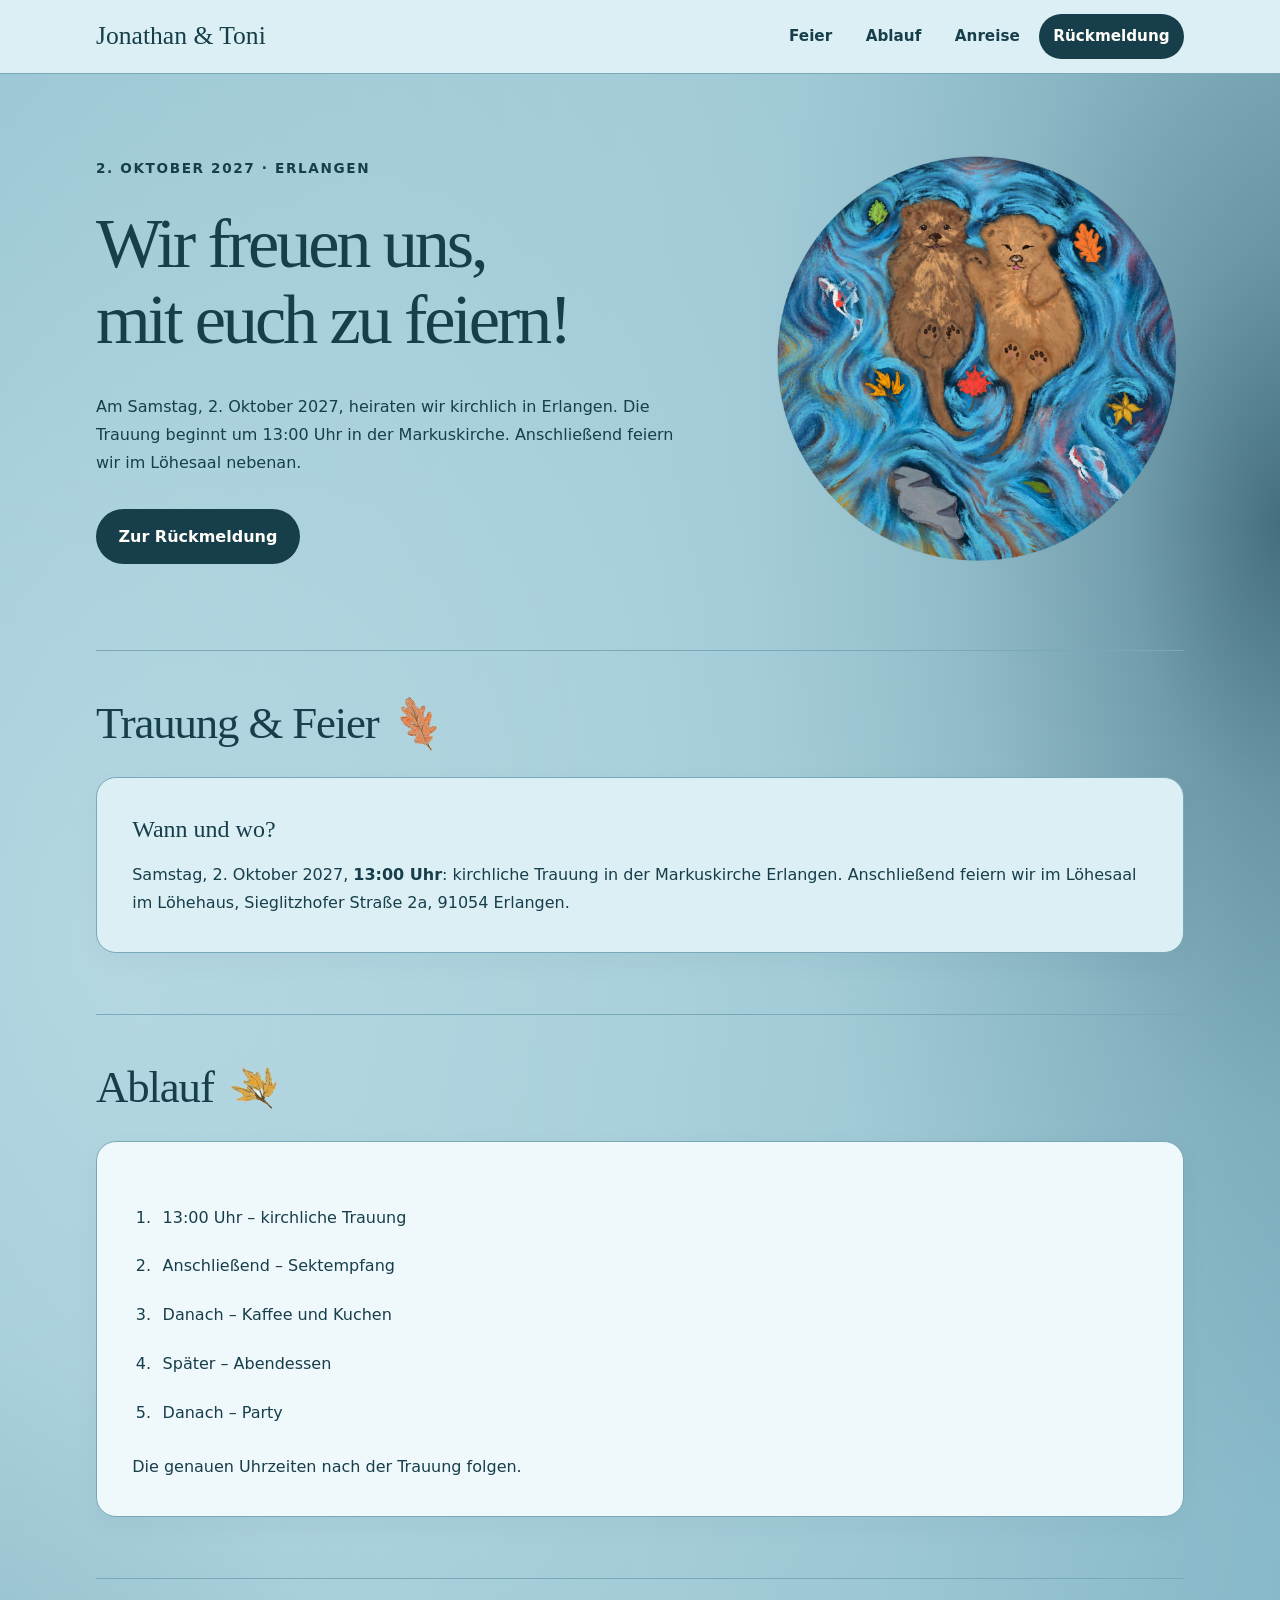
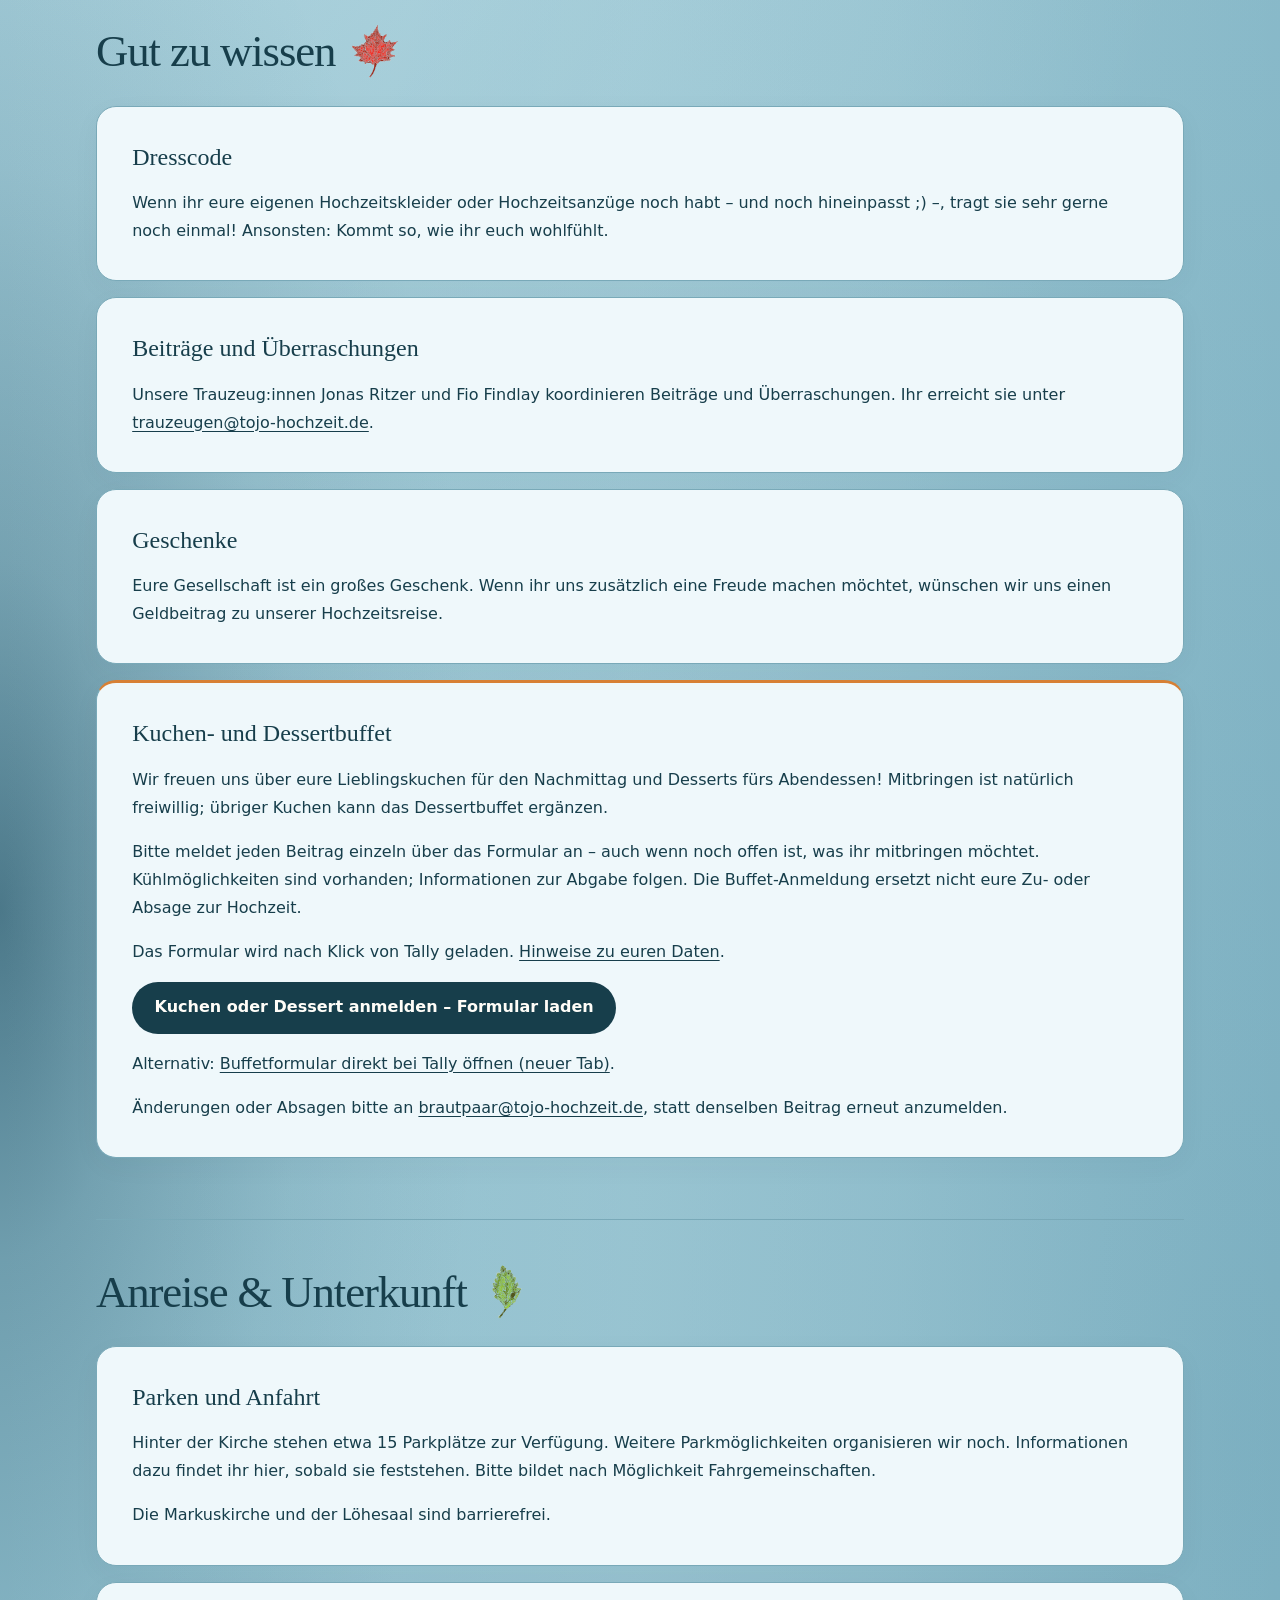
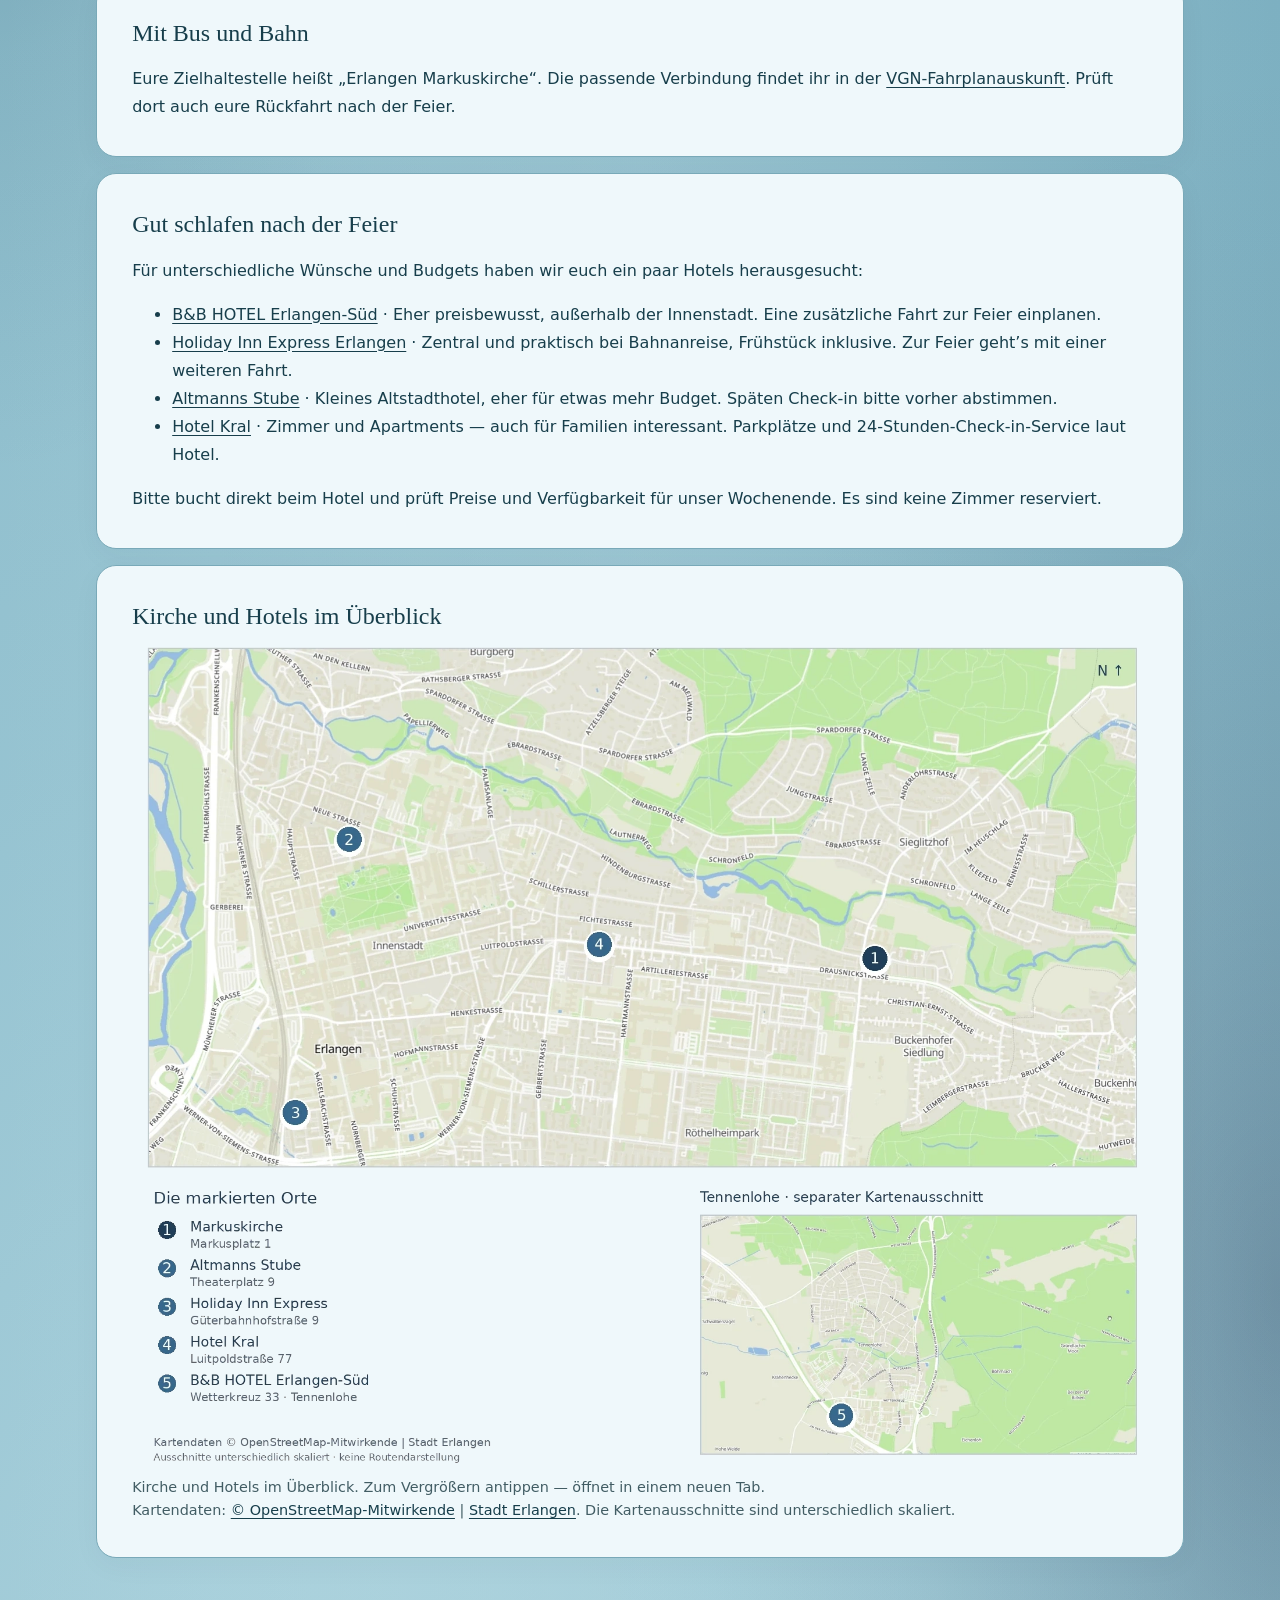
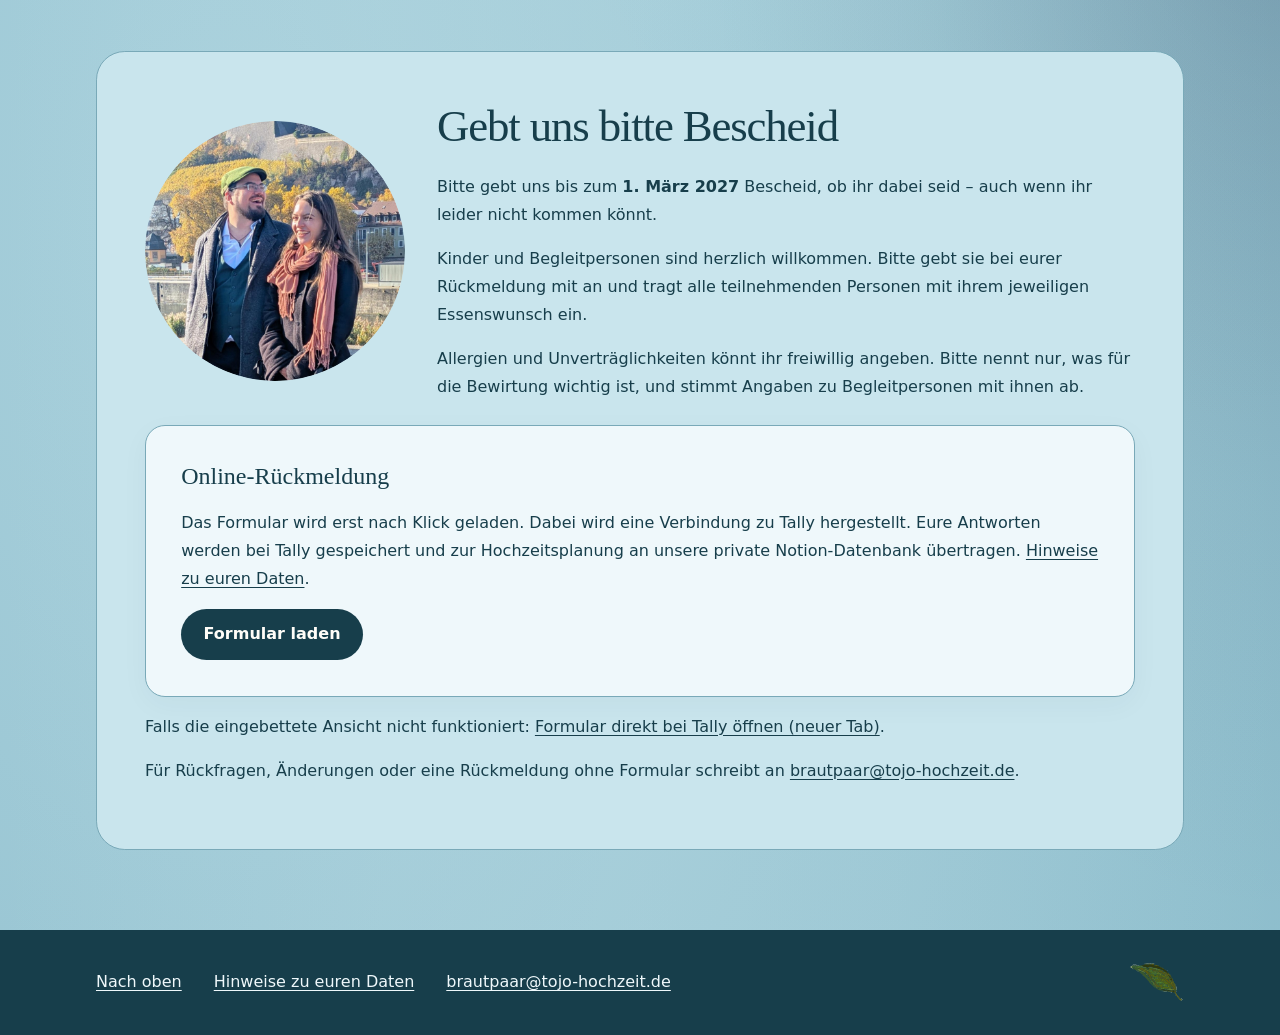
==== commit 94ff5531: "Paarfoto zum Rückmeldungsbereich verschieben" ====
--- a/index.html
+++ b/index.html
@@ -1,11 +1,18 @@
 <!doctype html>
 <html lang="de">
-<head><meta charset="utf-8"><meta name="viewport" content="width=device-width, initial-scale=1"><meta name="referrer" content="no-referrer"><title>Jonathan &amp; Toni | Unsere Hochzeit</title><link rel="stylesheet" href="css/style.css"><link rel="stylesheet" href="css/onepager.css"></head>
+<head><meta charset="utf-8"><meta name="viewport" content="width=device-width, initial-scale=1"><meta name="referrer" content="no-referrer"><title>Jonathan &amp; Toni | Unsere Hochzeit</title><link rel="stylesheet" href="css/style.css"><link rel="stylesheet" href="css/onepager.css"><style>
+.rsvp-intro { display: grid; grid-template-columns: minmax(0, 260px) minmax(0, 1fr); align-items: center; gap: 2rem; margin-bottom: 1.5rem; }
+.rsvp-photo { display: block; width: 100%; max-width: 260px; height: auto; margin: 0 auto; border: 0; border-radius: 50%; }
+.rsvp-copy { min-width: 0; }
+.rsvp-copy h2 { margin: 0 0 1.2rem; font-size: clamp(2rem, 4vw, 2.8rem); line-height: 1.2; letter-spacing: -.025em; text-wrap: balance; }
+.rsvp-copy > :last-child { margin-bottom: 0; }
+@media (max-width: 48rem) { .rsvp-intro { grid-template-columns: minmax(0, 1fr); gap: 1.5rem; } .rsvp-photo { max-width: min(220px, 100%); } }
+</style></head>
 <body id="start">
 <a class="skip-link" href="#main">Zum Inhalt</a>
 <header class="site-header"><div class="container"><a class="brand" href="#start">Jonathan &amp; Toni</a><nav aria-label="Hauptnavigation"><ul><li><a href="#feier">Feier</a></li><li><a href="#ablauf">Ablauf</a></li><li><a href="#anreise">Anreise</a></li><li><a class="nav-rsvp" href="#rueckmeldung">Rückmeldung</a></li></ul></nav></div></header>
 <main id="main" class="container">
-<section class="intro" aria-labelledby="intro-heading"><p>2. Oktober 2027 · Erlangen</p><h1 id="intro-heading">Wir freuen uns, mit euch zu feiern!</h1><p>Am Samstag, 2. Oktober 2027, heiraten wir kirchlich in Erlangen. Die Trauung beginnt um 13:00 Uhr in der Markuskirche. Anschließend feiern wir im Löhesaal nebenan.</p><p><a class="button" href="#rueckmeldung">Zur Rückmeldung</a></p><img src="assets/paarfoto-rund.png" alt="Jonathan und Toni lachen gemeinsam in herbstlicher Umgebung." width="800" height="800" decoding="async" style="display: block; width: min(100%, 360px); height: auto; margin: 2rem auto 0; border: 0; border-radius: 50%;"></section>
+<section class="intro" aria-labelledby="intro-heading"><p>2. Oktober 2027 · Erlangen</p><h1 id="intro-heading">Wir freuen uns, mit euch zu feiern!</h1><p>Am Samstag, 2. Oktober 2027, heiraten wir kirchlich in Erlangen. Die Trauung beginnt um 13:00 Uhr in der Markuskirche. Anschließend feiern wir im Löhesaal nebenan.</p><p><a class="button" href="#rueckmeldung">Zur Rückmeldung</a></p></section>
 <section id="feier" class="page-section" aria-labelledby="feier-heading"><h2 id="feier-heading">Trauung &amp; Feier</h2><div class="card"><h3>Wann und wo?</h3><p>Samstag, 2. Oktober 2027, <strong>13:00 Uhr</strong>: kirchliche Trauung in der Markuskirche Erlangen. Anschließend feiern wir im Löhesaal im Löhehaus, Sieglitzhofer Straße 2a, 91054 Erlangen.</p></div></section>
 <section id="ablauf" class="page-section" aria-labelledby="ablauf-heading"><h2 id="ablauf-heading">Ablauf</h2><div class="card"><ol><li>13:00 Uhr – kirchliche Trauung</li><li>Anschließend – Sektempfang</li><li>Danach – Kaffee und Kuchen</li><li>Später – Abendessen</li><li>Danach – Party</li></ol><p>Die genauen Uhrzeiten nach der Trauung folgen.</p></div></section>
 <section id="gut-zu-wissen" class="page-section" aria-labelledby="wissen-heading"><h2 id="wissen-heading">Gut zu wissen</h2><div class="card"><h3>Dresscode</h3><p>Wenn ihr eure eigenen Hochzeitskleider oder Hochzeitsanzüge noch habt – und noch hineinpasst ;) –, tragt sie sehr gerne noch einmal! Ansonsten: Kommt so, wie ihr euch wohlfühlt.</p></div><div class="card"><h3>Beiträge und Überraschungen</h3><p>Unsere Trauzeug:innen Jonas Ritzer und Fio Findlay koordinieren Beiträge und Überraschungen. Ihr erreicht sie unter <a href="mailto:trauzeugen@tojo-hochzeit.de">trauzeugen@tojo-hochzeit.de</a>.</p></div><div class="card"><h3>Geschenke</h3><p>Eure Gesellschaft ist ein großes Geschenk. Wenn ihr uns zusätzlich eine Freude machen möchtet, wünschen wir uns einen Geldbeitrag zu unserer Hochzeitsreise.</p></div>
@@ -14,7 +21,7 @@
 <section id="anreise" class="page-section" aria-labelledby="anreise-heading"><h2 id="anreise-heading">Anreise &amp; Unterkunft</h2><div class="card"><h3>Parken und Anfahrt</h3><p>Hinter der Kirche stehen etwa 15 Parkplätze zur Verfügung. Weitere Parkmöglichkeiten organisieren wir noch. Informationen dazu findet ihr hier, sobald sie feststehen. Bitte bildet nach Möglichkeit Fahrgemeinschaften.</p><p>Die Markuskirche und der Löhesaal sind barrierefrei.</p></div><div class="card"><h3>Mit Bus und Bahn</h3><p>Eure Zielhaltestelle heißt „Erlangen Markuskirche“. Die passende Verbindung findet ihr in der <a href="https://www.vgn.de/" rel="noopener noreferrer">VGN-Fahrplanauskunft</a>. Prüft dort auch eure Rückfahrt nach der Feier.</p></div><div class="card"><h3>Gut schlafen nach der Feier</h3><p>Für unterschiedliche Wünsche und Budgets haben wir euch ein paar Hotels herausgesucht:</p><ul><li><a href="https://www.hotel-bb.com/de/hotel/erlangen-sued" rel="noopener noreferrer">B&amp;B HOTEL Erlangen-Süd</a> · Eher preisbewusst, außerhalb der Innenstadt. Eine zusätzliche Fahrt zur Feier einplanen.</li><li><a href="https://www.ihg.com/holidayinnexpress/hotels/de/de/erlangen/zczel/hoteldetail" rel="noopener noreferrer">Holiday Inn Express Erlangen</a> · Zentral und praktisch bei Bahnanreise, Frühstück inklusive. Zur Feier geht’s mit einer weiteren Fahrt.</li><li><a href="https://altmanns-stube.com/" rel="noopener noreferrer">Altmanns Stube</a> · Kleines Altstadthotel, eher für etwas mehr Budget. Späten Check-in bitte vorher abstimmen.</li><li><a href="https://www.hotel-kral.de/" rel="noopener noreferrer">Hotel Kral</a> · Zimmer und Apartments — auch für Familien interessant. Parkplätze und 24-Stunden-Check-in-Service laut Hotel.</li></ul><p>Bitte bucht direkt beim Hotel und prüft Preise und Verfügbarkeit für unser Wochenende. Es sind keine Zimmer reserviert.</p></div>
 <figure class="card" style="margin-inline: 0;"><h3>Kirche und Hotels im Überblick</h3><a href="assets/lageplan-erlangen-gesamt.webp" target="_blank" rel="noopener noreferrer" aria-label="Lageplan in voller Größe öffnen (neuer Tab)"><img src="assets/lageplan-erlangen-gesamt.webp" alt="Lageplan von Erlangen mit Markuskirche, Altmanns Stube, Holiday Inn Express und Hotel Kral sowie separatem Tennenlohe-Ausschnitt für das B&amp;B HOTEL Erlangen-Süd." width="1800" height="1550" loading="lazy" decoding="async" style="display: block; width: 100%; height: auto; border-radius: var(--radius);"></a><figcaption style="margin-top: .75rem;">Kirche und Hotels im Überblick. Zum Vergrößern antippen — öffnet in einem neuen Tab.<br>Kartendaten: <a href="https://www.openstreetmap.org/copyright" rel="noopener noreferrer">© OpenStreetMap-Mitwirkende</a> | <a href="https://geodaten.erlangen.de/map/" rel="noopener noreferrer">Stadt Erlangen</a>. Die Kartenausschnitte sind unterschiedlich skaliert.</figcaption></figure>
 </section>
-<section id="rueckmeldung" class="page-section" aria-labelledby="rsvp-heading"><h2 id="rsvp-heading">Gebt uns bitte Bescheid</h2><p>Bitte gebt uns bis zum <strong>1. März 2027</strong> Bescheid, ob ihr dabei seid – auch wenn ihr leider nicht kommen könnt.</p><p>Kinder und Begleitpersonen sind herzlich willkommen. Bitte gebt sie bei eurer Rückmeldung mit an und tragt alle teilnehmenden Personen mit ihrem jeweiligen Essenswunsch ein.</p><p>Allergien und Unverträglichkeiten könnt ihr freiwillig angeben. Bitte nennt nur, was für die Bewirtung wichtig ist, und stimmt Angaben zu Begleitpersonen mit ihnen ab.</p><div class="card" id="form-loader"><h3>Online-Rückmeldung</h3><p>Das Formular wird erst nach Klick geladen. Dabei wird eine Verbindung zu Tally hergestellt. Eure Antworten werden bei Tally gespeichert und zur Hochzeitsplanung an unsere private Notion-Datenbank übertragen. <a href="pages/datenschutz.html">Hinweise zu euren Daten</a>.</p><button type="button" id="load-form" aria-controls="tally-container" aria-expanded="false">Formular laden</button></div><div id="tally-container" hidden></div><p>Falls die eingebettete Ansicht nicht funktioniert: <a href="https://tally.so/r/4a429k" target="_blank" rel="noopener noreferrer">Formular direkt bei Tally öffnen (neuer Tab)</a>.</p><p>Für Rückfragen, Änderungen oder eine Rückmeldung ohne Formular schreibt an <a href="mailto:brautpaar@tojo-hochzeit.de">brautpaar@tojo-hochzeit.de</a>.</p></section>
+<section id="rueckmeldung" class="page-section" aria-labelledby="rsvp-heading"><div class="rsvp-intro"><img class="rsvp-photo" src="assets/paarfoto-rund.png" alt="Jonathan und Toni lachen gemeinsam in herbstlicher Umgebung." width="800" height="800" loading="lazy" decoding="async"><div class="rsvp-copy"><h2 id="rsvp-heading">Gebt uns bitte Bescheid</h2><p>Bitte gebt uns bis zum <strong>1. März 2027</strong> Bescheid, ob ihr dabei seid – auch wenn ihr leider nicht kommen könnt.</p><p>Kinder und Begleitpersonen sind herzlich willkommen. Bitte gebt sie bei eurer Rückmeldung mit an und tragt alle teilnehmenden Personen mit ihrem jeweiligen Essenswunsch ein.</p><p>Allergien und Unverträglichkeiten könnt ihr freiwillig angeben. Bitte nennt nur, was für die Bewirtung wichtig ist, und stimmt Angaben zu Begleitpersonen mit ihnen ab.</p></div></div><div class="card" id="form-loader"><h3>Online-Rückmeldung</h3><p>Das Formular wird erst nach Klick geladen. Dabei wird eine Verbindung zu Tally hergestellt. Eure Antworten werden bei Tally gespeichert und zur Hochzeitsplanung an unsere private Notion-Datenbank übertragen. <a href="pages/datenschutz.html">Hinweise zu euren Daten</a>.</p><button type="button" id="load-form" aria-controls="tally-container" aria-expanded="false">Formular laden</button></div><div id="tally-container" hidden></div><p>Falls die eingebettete Ansicht nicht funktioniert: <a href="https://tally.so/r/4a429k" target="_blank" rel="noopener noreferrer">Formular direkt bei Tally öffnen (neuer Tab)</a>.</p><p>Für Rückfragen, Änderungen oder eine Rückmeldung ohne Formular schreibt an <a href="mailto:brautpaar@tojo-hochzeit.de">brautpaar@tojo-hochzeit.de</a>.</p></section>
 </main>
 <footer class="site-footer"><div class="container"><a href="#start">Nach oben</a><a href="pages/datenschutz.html">Hinweise zu euren Daten</a><a href="mailto:brautpaar@tojo-hochzeit.de">brautpaar@tojo-hochzeit.de</a></div></footer>
 <script>
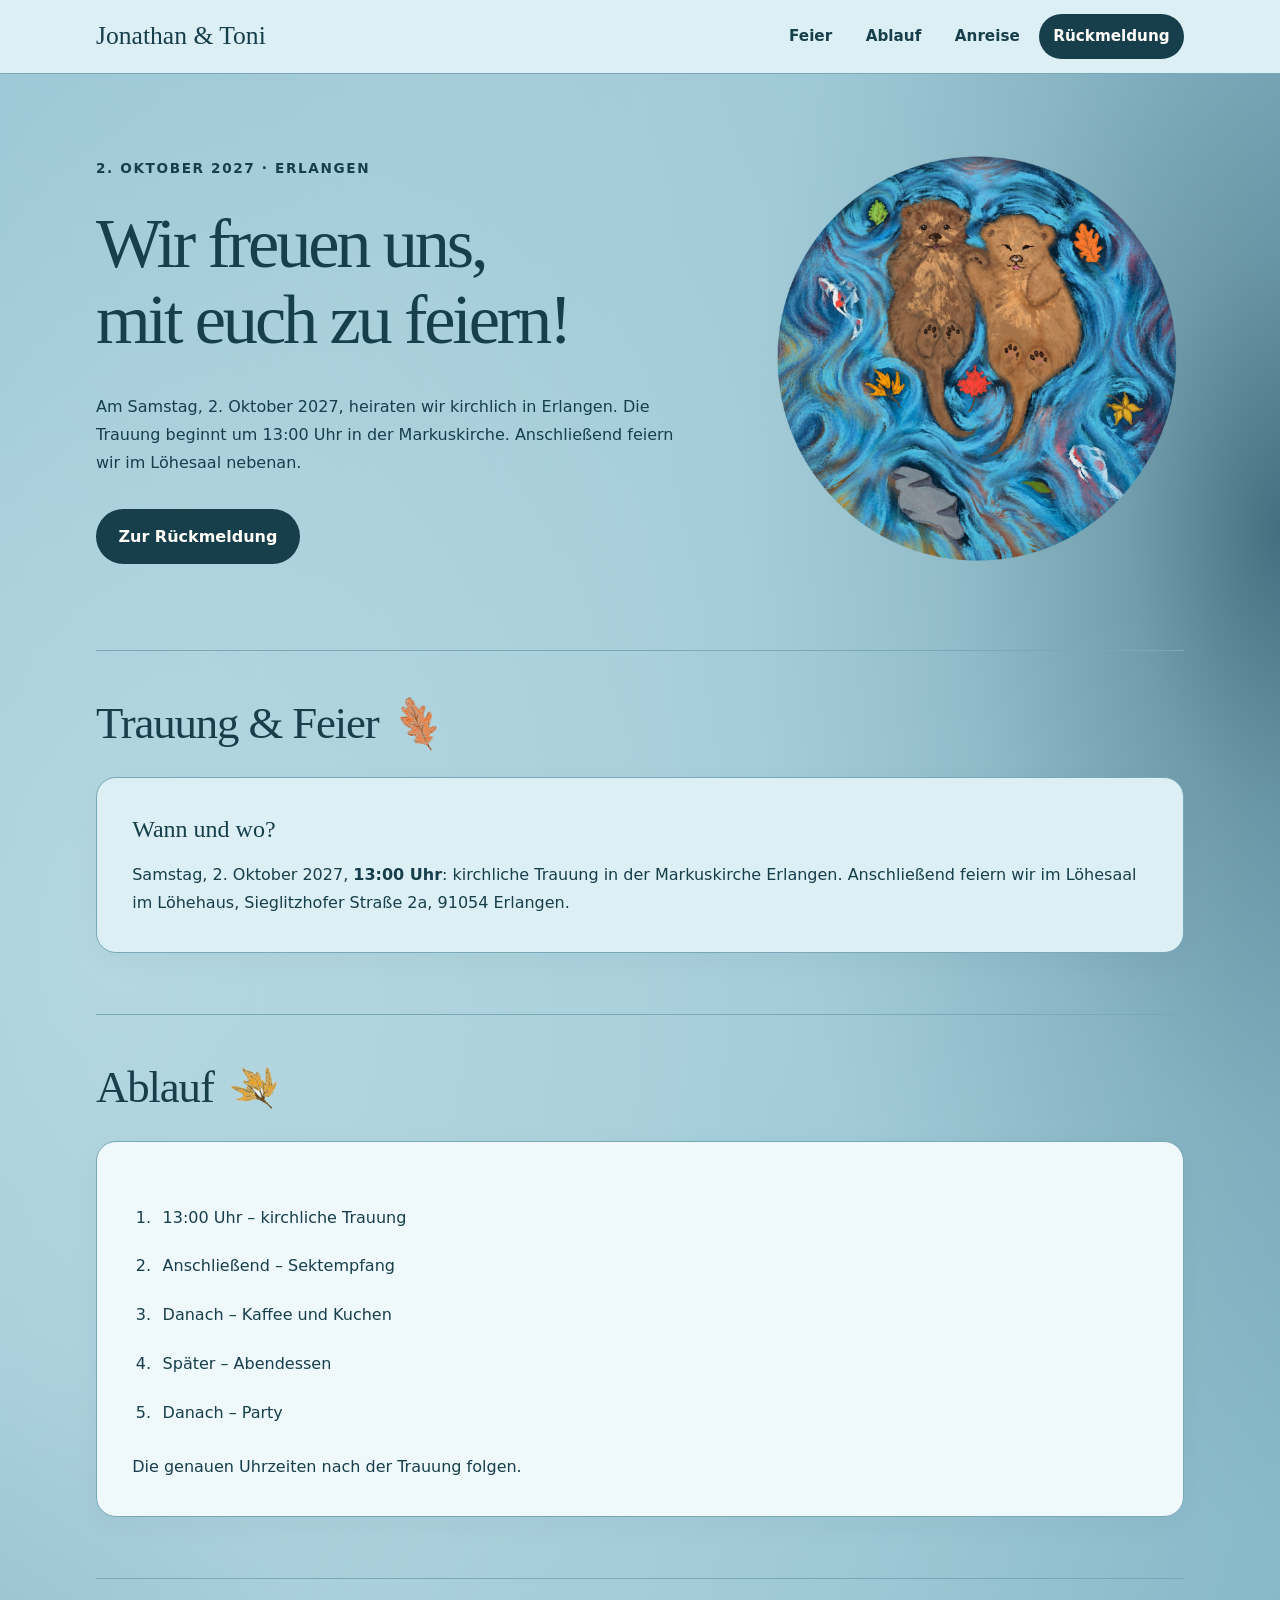
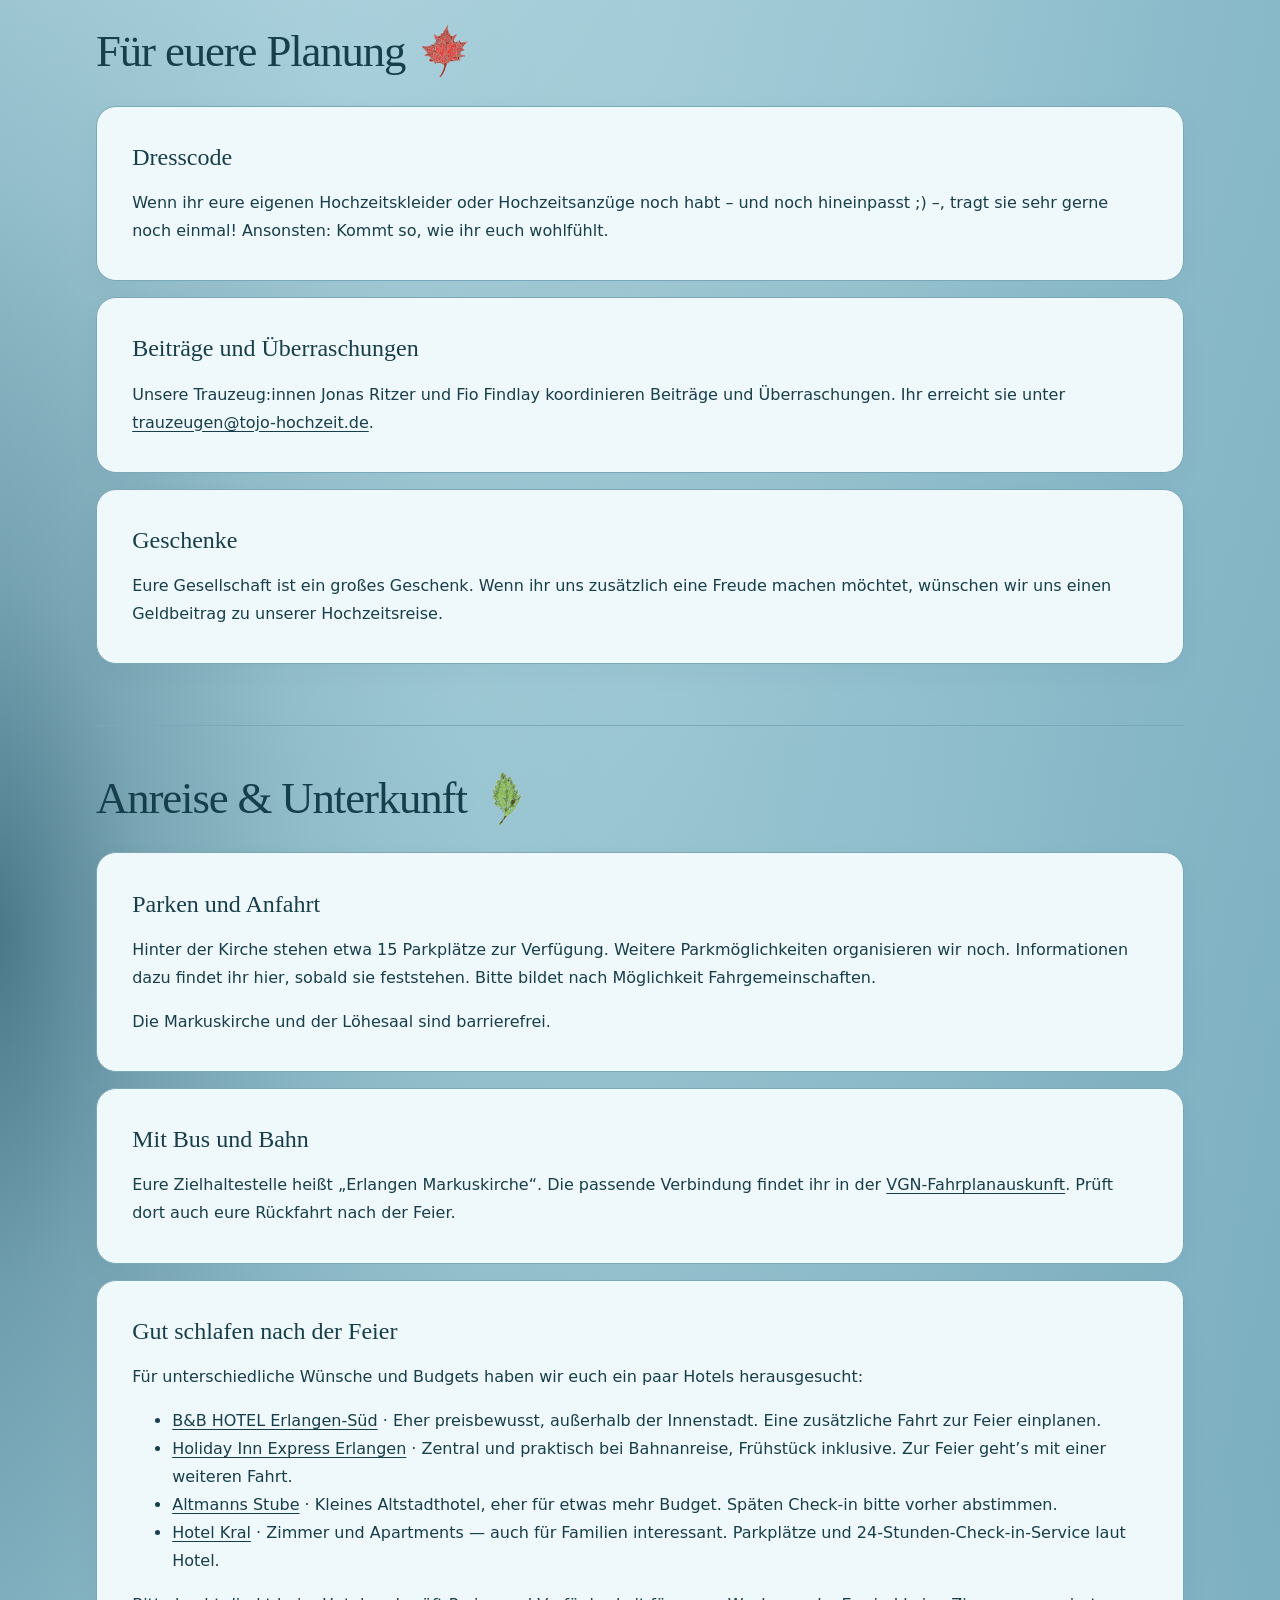
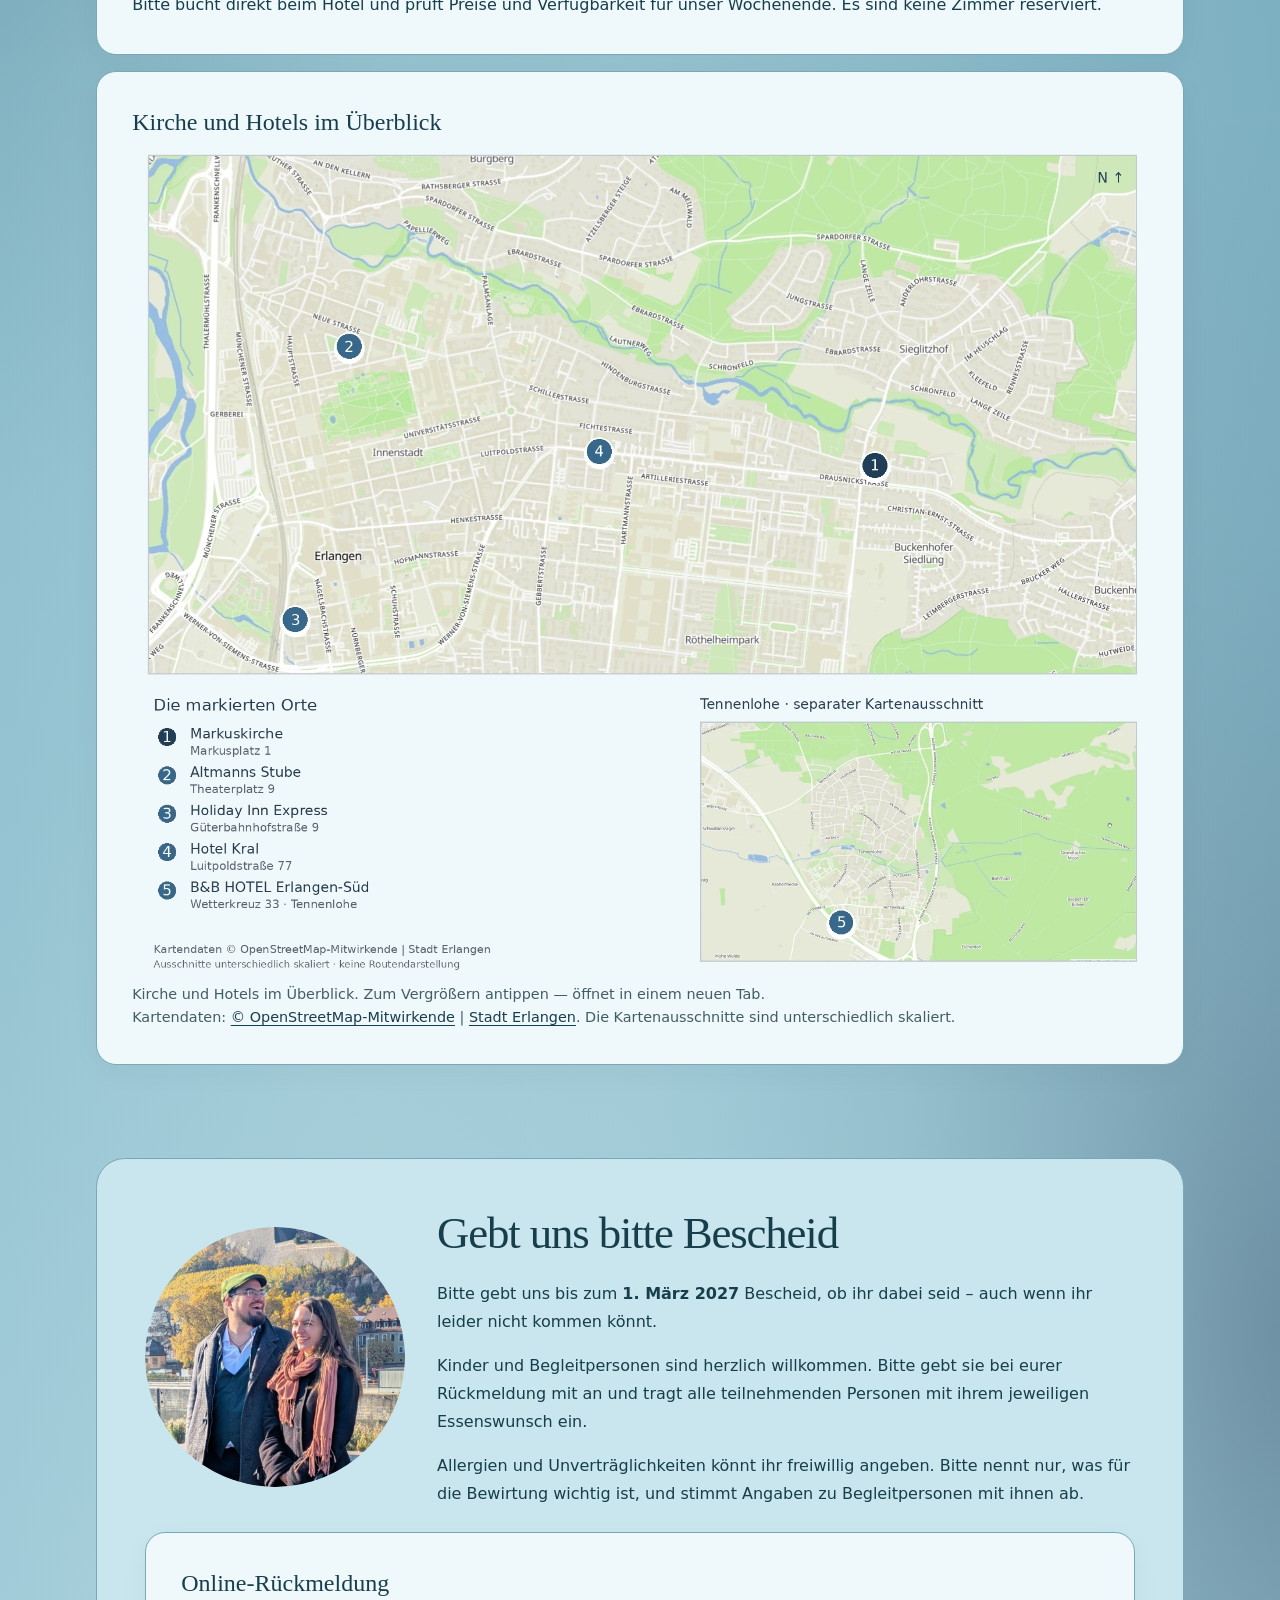
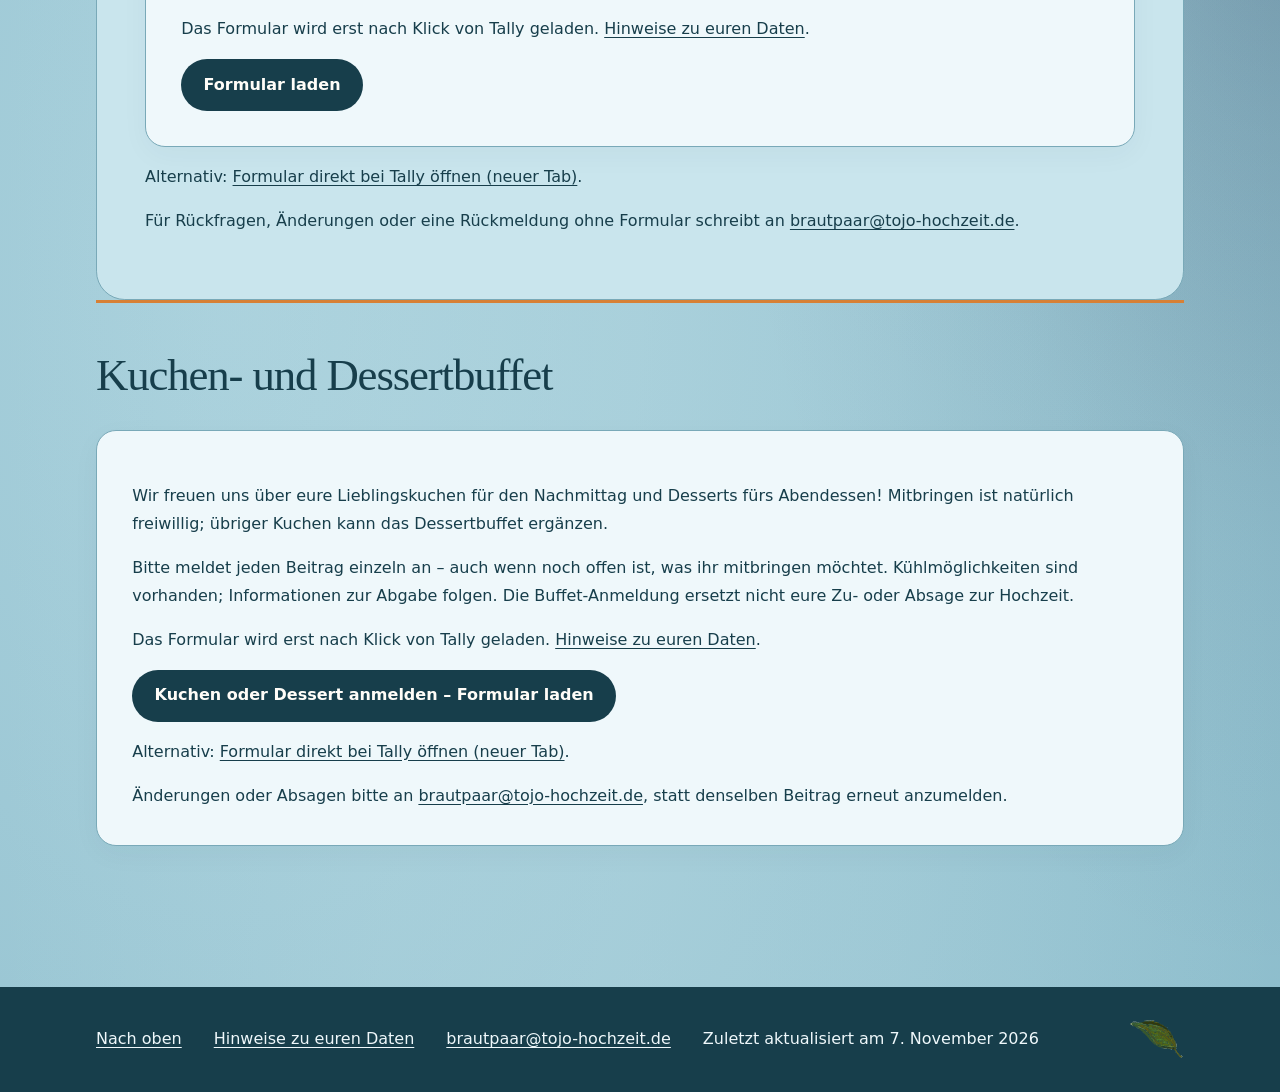
==== commit df3eba2c: "Formulare neu ordnen und Hinweise auf der Hauptseite kürzen" ====
--- a/index.html
+++ b/index.html
@@ -15,15 +15,15 @@
 <section class="intro" aria-labelledby="intro-heading"><p>2. Oktober 2027 · Erlangen</p><h1 id="intro-heading">Wir freuen uns, mit euch zu feiern!</h1><p>Am Samstag, 2. Oktober 2027, heiraten wir kirchlich in Erlangen. Die Trauung beginnt um 13:00 Uhr in der Markuskirche. Anschließend feiern wir im Löhesaal nebenan.</p><p><a class="button" href="#rueckmeldung">Zur Rückmeldung</a></p></section>
 <section id="feier" class="page-section" aria-labelledby="feier-heading"><h2 id="feier-heading">Trauung &amp; Feier</h2><div class="card"><h3>Wann und wo?</h3><p>Samstag, 2. Oktober 2027, <strong>13:00 Uhr</strong>: kirchliche Trauung in der Markuskirche Erlangen. Anschließend feiern wir im Löhesaal im Löhehaus, Sieglitzhofer Straße 2a, 91054 Erlangen.</p></div></section>
 <section id="ablauf" class="page-section" aria-labelledby="ablauf-heading"><h2 id="ablauf-heading">Ablauf</h2><div class="card"><ol><li>13:00 Uhr – kirchliche Trauung</li><li>Anschließend – Sektempfang</li><li>Danach – Kaffee und Kuchen</li><li>Später – Abendessen</li><li>Danach – Party</li></ol><p>Die genauen Uhrzeiten nach der Trauung folgen.</p></div></section>
-<section id="gut-zu-wissen" class="page-section" aria-labelledby="wissen-heading"><h2 id="wissen-heading">Gut zu wissen</h2><div class="card"><h3>Dresscode</h3><p>Wenn ihr eure eigenen Hochzeitskleider oder Hochzeitsanzüge noch habt – und noch hineinpasst ;) –, tragt sie sehr gerne noch einmal! Ansonsten: Kommt so, wie ihr euch wohlfühlt.</p></div><div class="card"><h3>Beiträge und Überraschungen</h3><p>Unsere Trauzeug:innen Jonas Ritzer und Fio Findlay koordinieren Beiträge und Überraschungen. Ihr erreicht sie unter <a href="mailto:trauzeugen@tojo-hochzeit.de">trauzeugen@tojo-hochzeit.de</a>.</p></div><div class="card"><h3>Geschenke</h3><p>Eure Gesellschaft ist ein großes Geschenk. Wenn ihr uns zusätzlich eine Freude machen möchtet, wünschen wir uns einen Geldbeitrag zu unserer Hochzeitsreise.</p></div>
-<div class="card" id="kuchen-dessertbuffet"><h3>Kuchen- und Dessertbuffet</h3><p>Wir freuen uns über eure Lieblingskuchen für den Nachmittag und Desserts fürs Abendessen! Mitbringen ist natürlich freiwillig; übriger Kuchen kann das Dessertbuffet ergänzen.</p><p>Bitte meldet jeden Beitrag einzeln über das Formular an – auch wenn noch offen ist, was ihr mitbringen möchtet. Kühlmöglichkeiten sind vorhanden; Informationen zur Abgabe folgen. Die Buffet-Anmeldung ersetzt nicht eure Zu- oder Absage zur Hochzeit.</p><p>Das Formular wird nach Klick von Tally geladen. <a href="pages/datenschutz.html#buffet-daten">Hinweise zu euren Daten</a>.</p><button type="button" id="load-buffet-form" aria-controls="buffet-tally-container" aria-expanded="false">Kuchen oder Dessert anmelden – Formular laden</button><div id="buffet-tally-container" hidden></div><p>Alternativ: <a href="https://tally.so/r/4aaBvY" target="_blank" rel="noopener noreferrer">Buffetformular direkt bei Tally öffnen (neuer Tab)</a>.</p><p>Änderungen oder Absagen bitte an <a href="mailto:brautpaar@tojo-hochzeit.de">brautpaar@tojo-hochzeit.de</a>, statt denselben Beitrag erneut anzumelden.</p></div>
+<section id="gut-zu-wissen" class="page-section" aria-labelledby="wissen-heading"><h2 id="wissen-heading">Für euere Planung</h2><div class="card"><h3>Dresscode</h3><p>Wenn ihr eure eigenen Hochzeitskleider oder Hochzeitsanzüge noch habt – und noch hineinpasst ;) –, tragt sie sehr gerne noch einmal! Ansonsten: Kommt so, wie ihr euch wohlfühlt.</p></div><div class="card"><h3>Beiträge und Überraschungen</h3><p>Unsere Trauzeug:innen Jonas Ritzer und Fio Findlay koordinieren Beiträge und Überraschungen. Ihr erreicht sie unter <a href="mailto:trauzeugen@tojo-hochzeit.de">trauzeugen@tojo-hochzeit.de</a>.</p></div><div class="card"><h3>Geschenke</h3><p>Eure Gesellschaft ist ein großes Geschenk. Wenn ihr uns zusätzlich eine Freude machen möchtet, wünschen wir uns einen Geldbeitrag zu unserer Hochzeitsreise.</p></div>
 </section>
 <section id="anreise" class="page-section" aria-labelledby="anreise-heading"><h2 id="anreise-heading">Anreise &amp; Unterkunft</h2><div class="card"><h3>Parken und Anfahrt</h3><p>Hinter der Kirche stehen etwa 15 Parkplätze zur Verfügung. Weitere Parkmöglichkeiten organisieren wir noch. Informationen dazu findet ihr hier, sobald sie feststehen. Bitte bildet nach Möglichkeit Fahrgemeinschaften.</p><p>Die Markuskirche und der Löhesaal sind barrierefrei.</p></div><div class="card"><h3>Mit Bus und Bahn</h3><p>Eure Zielhaltestelle heißt „Erlangen Markuskirche“. Die passende Verbindung findet ihr in der <a href="https://www.vgn.de/" rel="noopener noreferrer">VGN-Fahrplanauskunft</a>. Prüft dort auch eure Rückfahrt nach der Feier.</p></div><div class="card"><h3>Gut schlafen nach der Feier</h3><p>Für unterschiedliche Wünsche und Budgets haben wir euch ein paar Hotels herausgesucht:</p><ul><li><a href="https://www.hotel-bb.com/de/hotel/erlangen-sued" rel="noopener noreferrer">B&amp;B HOTEL Erlangen-Süd</a> · Eher preisbewusst, außerhalb der Innenstadt. Eine zusätzliche Fahrt zur Feier einplanen.</li><li><a href="https://www.ihg.com/holidayinnexpress/hotels/de/de/erlangen/zczel/hoteldetail" rel="noopener noreferrer">Holiday Inn Express Erlangen</a> · Zentral und praktisch bei Bahnanreise, Frühstück inklusive. Zur Feier geht’s mit einer weiteren Fahrt.</li><li><a href="https://altmanns-stube.com/" rel="noopener noreferrer">Altmanns Stube</a> · Kleines Altstadthotel, eher für etwas mehr Budget. Späten Check-in bitte vorher abstimmen.</li><li><a href="https://www.hotel-kral.de/" rel="noopener noreferrer">Hotel Kral</a> · Zimmer und Apartments — auch für Familien interessant. Parkplätze und 24-Stunden-Check-in-Service laut Hotel.</li></ul><p>Bitte bucht direkt beim Hotel und prüft Preise und Verfügbarkeit für unser Wochenende. Es sind keine Zimmer reserviert.</p></div>
 <figure class="card" style="margin-inline: 0;"><h3>Kirche und Hotels im Überblick</h3><a href="assets/lageplan-erlangen-gesamt.webp" target="_blank" rel="noopener noreferrer" aria-label="Lageplan in voller Größe öffnen (neuer Tab)"><img src="assets/lageplan-erlangen-gesamt.webp" alt="Lageplan von Erlangen mit Markuskirche, Altmanns Stube, Holiday Inn Express und Hotel Kral sowie separatem Tennenlohe-Ausschnitt für das B&amp;B HOTEL Erlangen-Süd." width="1800" height="1550" loading="lazy" decoding="async" style="display: block; width: 100%; height: auto; border-radius: var(--radius);"></a><figcaption style="margin-top: .75rem;">Kirche und Hotels im Überblick. Zum Vergrößern antippen — öffnet in einem neuen Tab.<br>Kartendaten: <a href="https://www.openstreetmap.org/copyright" rel="noopener noreferrer">© OpenStreetMap-Mitwirkende</a> | <a href="https://geodaten.erlangen.de/map/" rel="noopener noreferrer">Stadt Erlangen</a>. Die Kartenausschnitte sind unterschiedlich skaliert.</figcaption></figure>
 </section>
-<section id="rueckmeldung" class="page-section" aria-labelledby="rsvp-heading"><div class="rsvp-intro"><img class="rsvp-photo" src="assets/paarfoto-rund.png" alt="Jonathan und Toni lachen gemeinsam in herbstlicher Umgebung." width="800" height="800" loading="lazy" decoding="async"><div class="rsvp-copy"><h2 id="rsvp-heading">Gebt uns bitte Bescheid</h2><p>Bitte gebt uns bis zum <strong>1. März 2027</strong> Bescheid, ob ihr dabei seid – auch wenn ihr leider nicht kommen könnt.</p><p>Kinder und Begleitpersonen sind herzlich willkommen. Bitte gebt sie bei eurer Rückmeldung mit an und tragt alle teilnehmenden Personen mit ihrem jeweiligen Essenswunsch ein.</p><p>Allergien und Unverträglichkeiten könnt ihr freiwillig angeben. Bitte nennt nur, was für die Bewirtung wichtig ist, und stimmt Angaben zu Begleitpersonen mit ihnen ab.</p></div></div><div class="card" id="form-loader"><h3>Online-Rückmeldung</h3><p>Das Formular wird erst nach Klick geladen. Dabei wird eine Verbindung zu Tally hergestellt. Eure Antworten werden bei Tally gespeichert und zur Hochzeitsplanung an unsere private Notion-Datenbank übertragen. <a href="pages/datenschutz.html">Hinweise zu euren Daten</a>.</p><button type="button" id="load-form" aria-controls="tally-container" aria-expanded="false">Formular laden</button></div><div id="tally-container" hidden></div><p>Falls die eingebettete Ansicht nicht funktioniert: <a href="https://tally.so/r/4a429k" target="_blank" rel="noopener noreferrer">Formular direkt bei Tally öffnen (neuer Tab)</a>.</p><p>Für Rückfragen, Änderungen oder eine Rückmeldung ohne Formular schreibt an <a href="mailto:brautpaar@tojo-hochzeit.de">brautpaar@tojo-hochzeit.de</a>.</p></section>
+<section id="rueckmeldung" class="page-section" aria-labelledby="rsvp-heading"><div class="rsvp-intro"><img class="rsvp-photo" src="assets/paarfoto-rund.png" alt="Jonathan und Toni lachen gemeinsam in herbstlicher Umgebung." width="800" height="800" loading="lazy" decoding="async"><div class="rsvp-copy"><h2 id="rsvp-heading">Gebt uns bitte Bescheid</h2><p>Bitte gebt uns bis zum <strong>1. März 2027</strong> Bescheid, ob ihr dabei seid – auch wenn ihr leider nicht kommen könnt.</p><p>Kinder und Begleitpersonen sind herzlich willkommen. Bitte gebt sie bei eurer Rückmeldung mit an und tragt alle teilnehmenden Personen mit ihrem jeweiligen Essenswunsch ein.</p><p>Allergien und Unverträglichkeiten könnt ihr freiwillig angeben. Bitte nennt nur, was für die Bewirtung wichtig ist, und stimmt Angaben zu Begleitpersonen mit ihnen ab.</p></div></div><div class="card" id="form-loader"><h3>Online-Rückmeldung</h3><p>Das Formular wird erst nach Klick von Tally geladen. <a href="pages/datenschutz.html">Hinweise zu euren Daten</a>.</p><button type="button" id="load-form" aria-controls="tally-container" aria-expanded="false">Formular laden</button></div><div id="tally-container" hidden></div><p>Alternativ: <a href="https://tally.so/r/4a429k" target="_blank" rel="noopener noreferrer">Formular direkt bei Tally öffnen (neuer Tab)</a>.</p><p>Für Rückfragen, Änderungen oder eine Rückmeldung ohne Formular schreibt an <a href="mailto:brautpaar@tojo-hochzeit.de">brautpaar@tojo-hochzeit.de</a>.</p></section>
+<section id="kuchen-dessertbuffet" class="page-section" aria-labelledby="buffet-heading"><h2 id="buffet-heading">Kuchen- und Dessertbuffet</h2><div class="card"><p>Wir freuen uns über eure Lieblingskuchen für den Nachmittag und Desserts fürs Abendessen! Mitbringen ist natürlich freiwillig; übriger Kuchen kann das Dessertbuffet ergänzen.</p><p>Bitte meldet jeden Beitrag einzeln an – auch wenn noch offen ist, was ihr mitbringen möchtet. Kühlmöglichkeiten sind vorhanden; Informationen zur Abgabe folgen. Die Buffet-Anmeldung ersetzt nicht eure Zu- oder Absage zur Hochzeit.</p><p>Das Formular wird erst nach Klick von Tally geladen. <a href="pages/datenschutz.html#buffet-daten">Hinweise zu euren Daten</a>.</p><button type="button" id="load-buffet-form" aria-controls="buffet-tally-container" aria-expanded="false">Kuchen oder Dessert anmelden – Formular laden</button><div id="buffet-tally-container" hidden></div><p>Alternativ: <a href="https://tally.so/r/4aaBvY" target="_blank" rel="noopener noreferrer">Formular direkt bei Tally öffnen (neuer Tab)</a>.</p><p>Änderungen oder Absagen bitte an <a href="mailto:brautpaar@tojo-hochzeit.de">brautpaar@tojo-hochzeit.de</a>, statt denselben Beitrag erneut anzumelden.</p></div></section>
 </main>
-<footer class="site-footer"><div class="container"><a href="#start">Nach oben</a><a href="pages/datenschutz.html">Hinweise zu euren Daten</a><a href="mailto:brautpaar@tojo-hochzeit.de">brautpaar@tojo-hochzeit.de</a></div></footer>
+<footer class="site-footer"><div class="container"><a href="#start">Nach oben</a><a href="pages/datenschutz.html">Hinweise zu euren Daten</a><a href="mailto:brautpaar@tojo-hochzeit.de">brautpaar@tojo-hochzeit.de</a><span>Zuletzt aktualisiert am <time datetime="2026-11-07">7. November 2026</time></span></div></footer>
 <script>
 (() => {
   function prepareForm(buttonId, containerId, formId, title, height) {
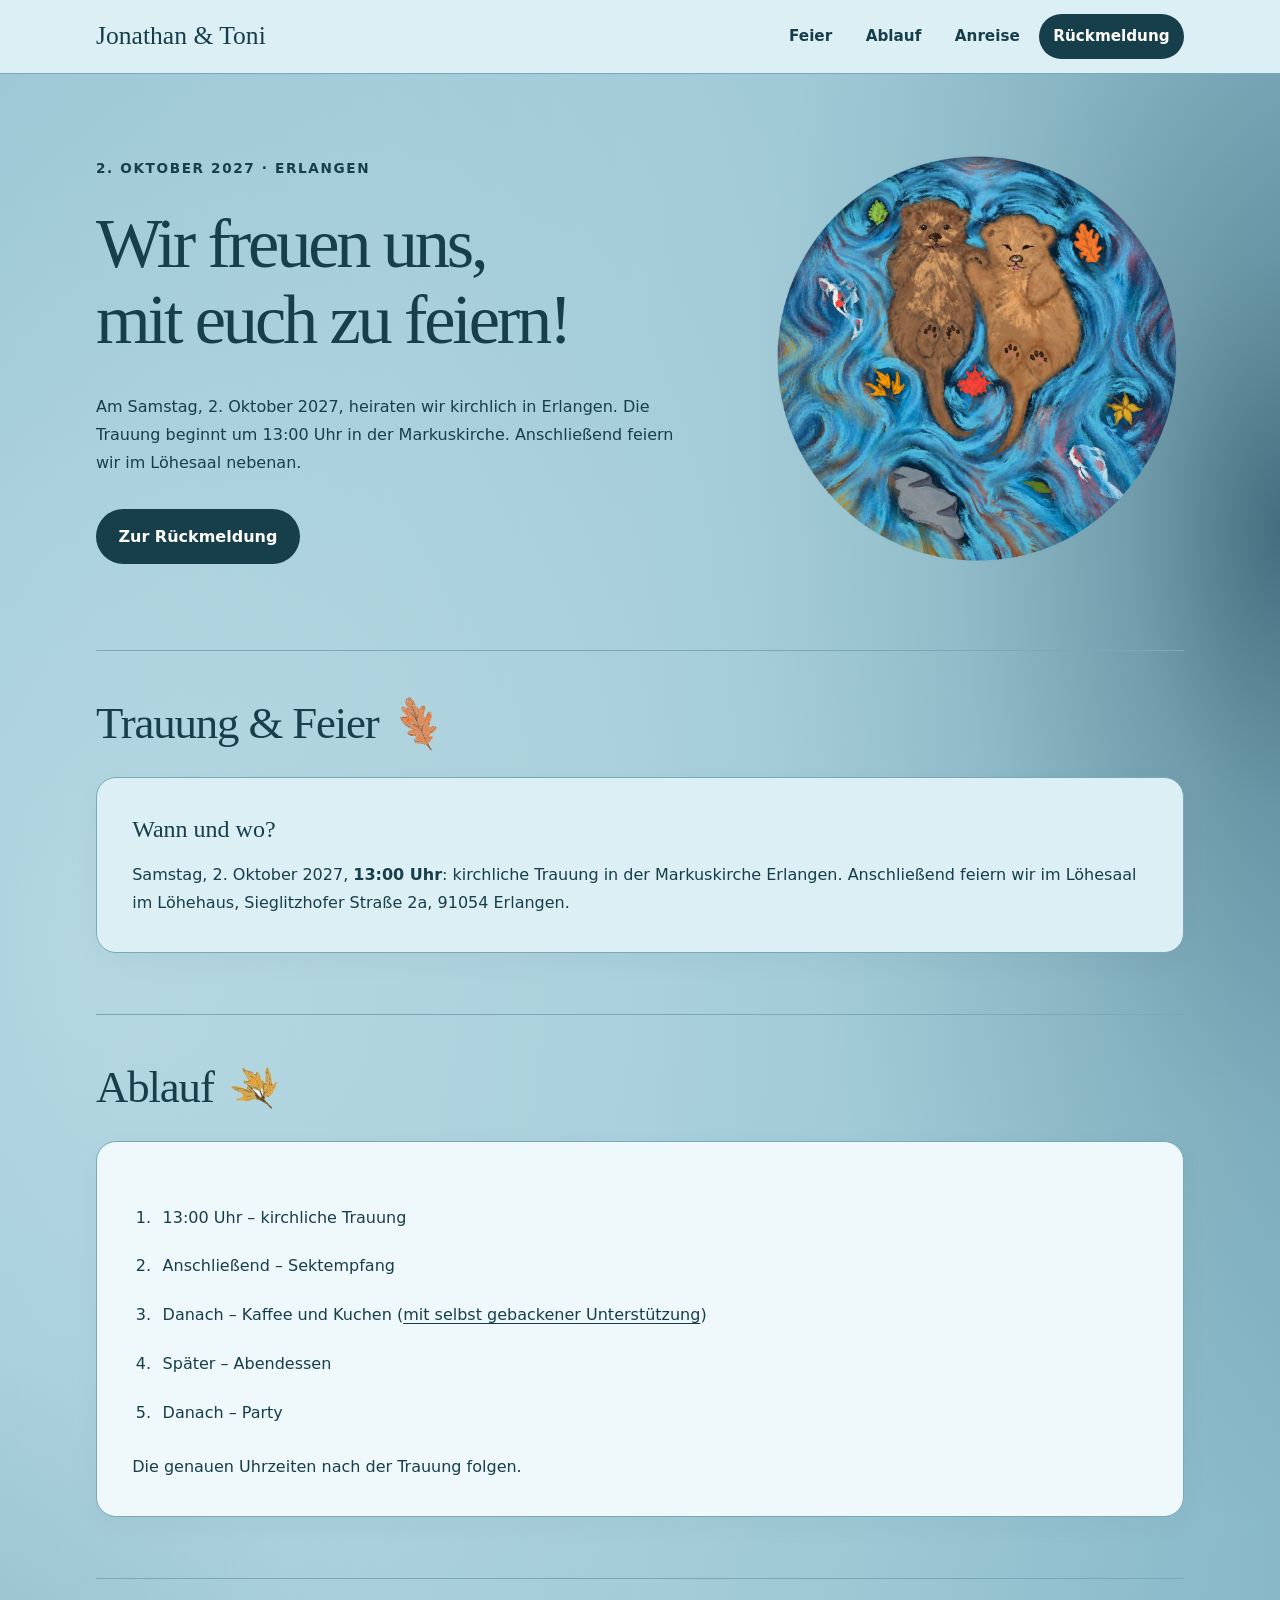
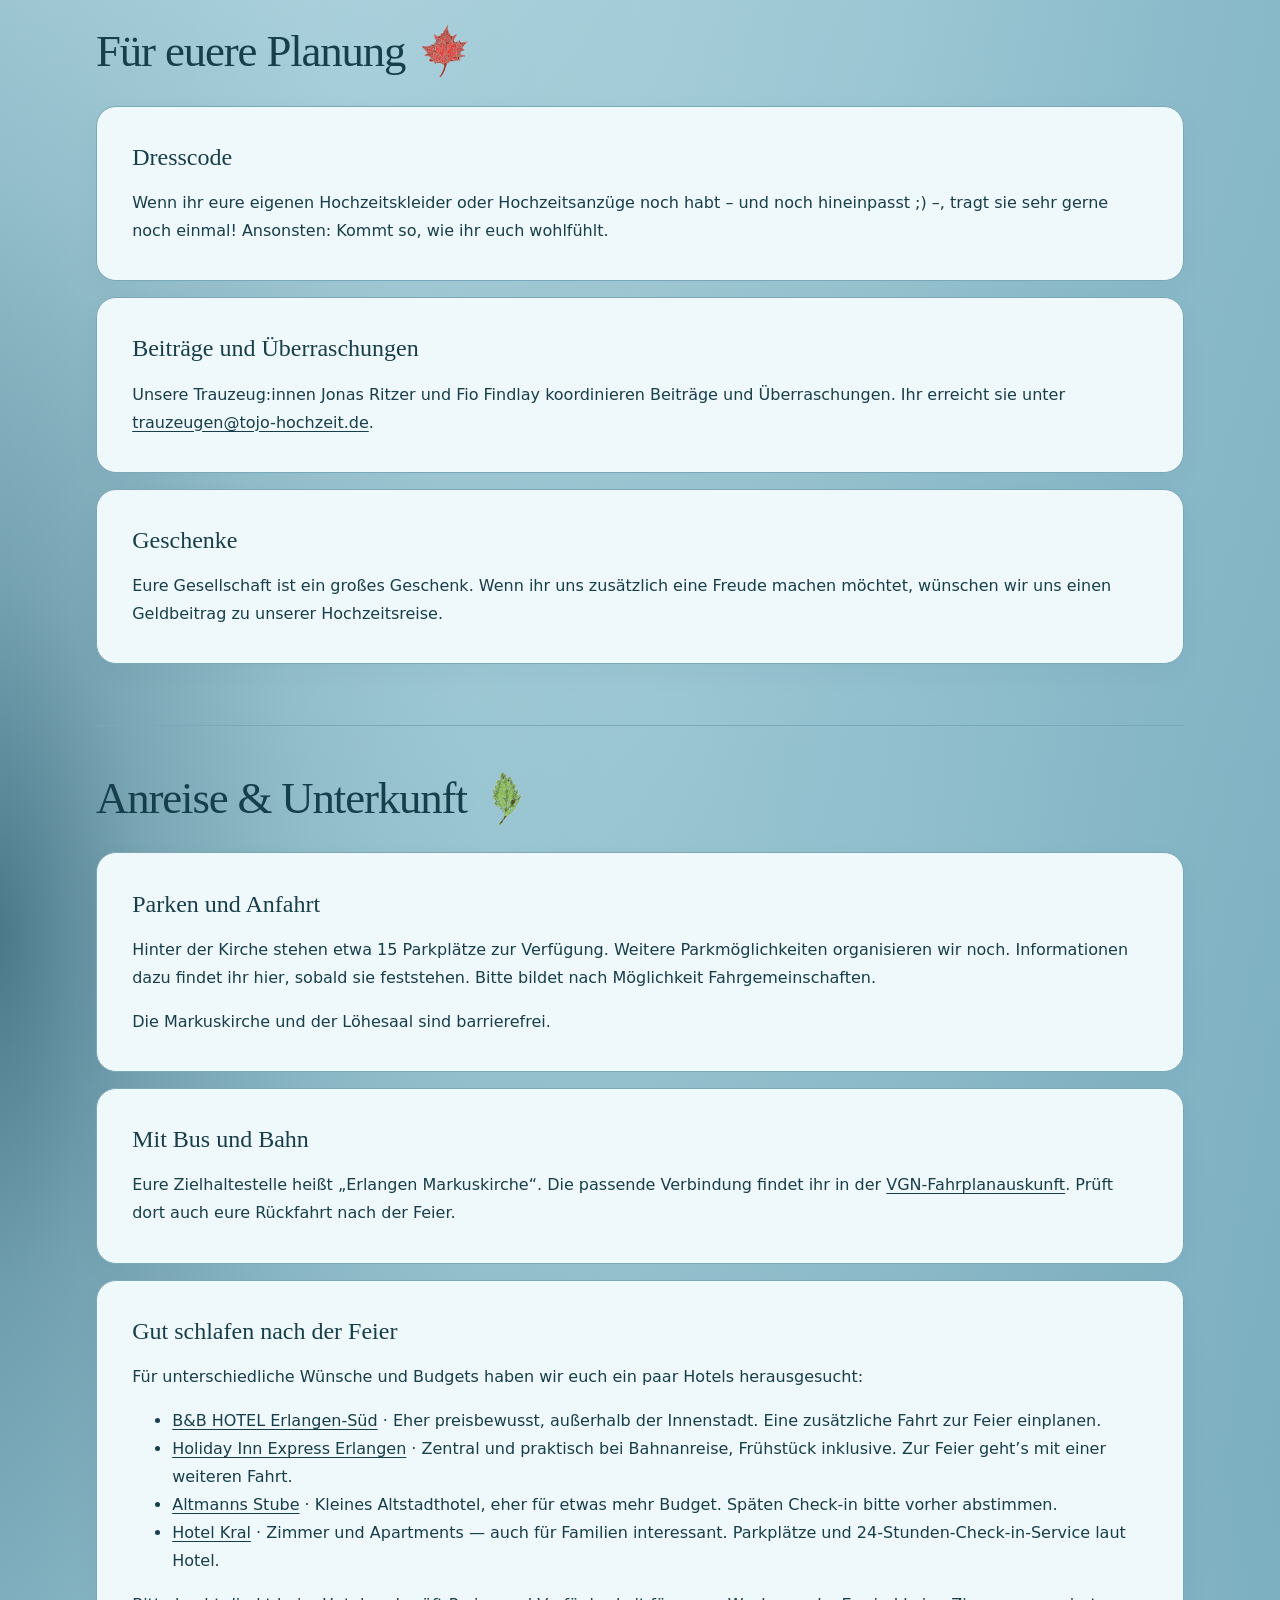
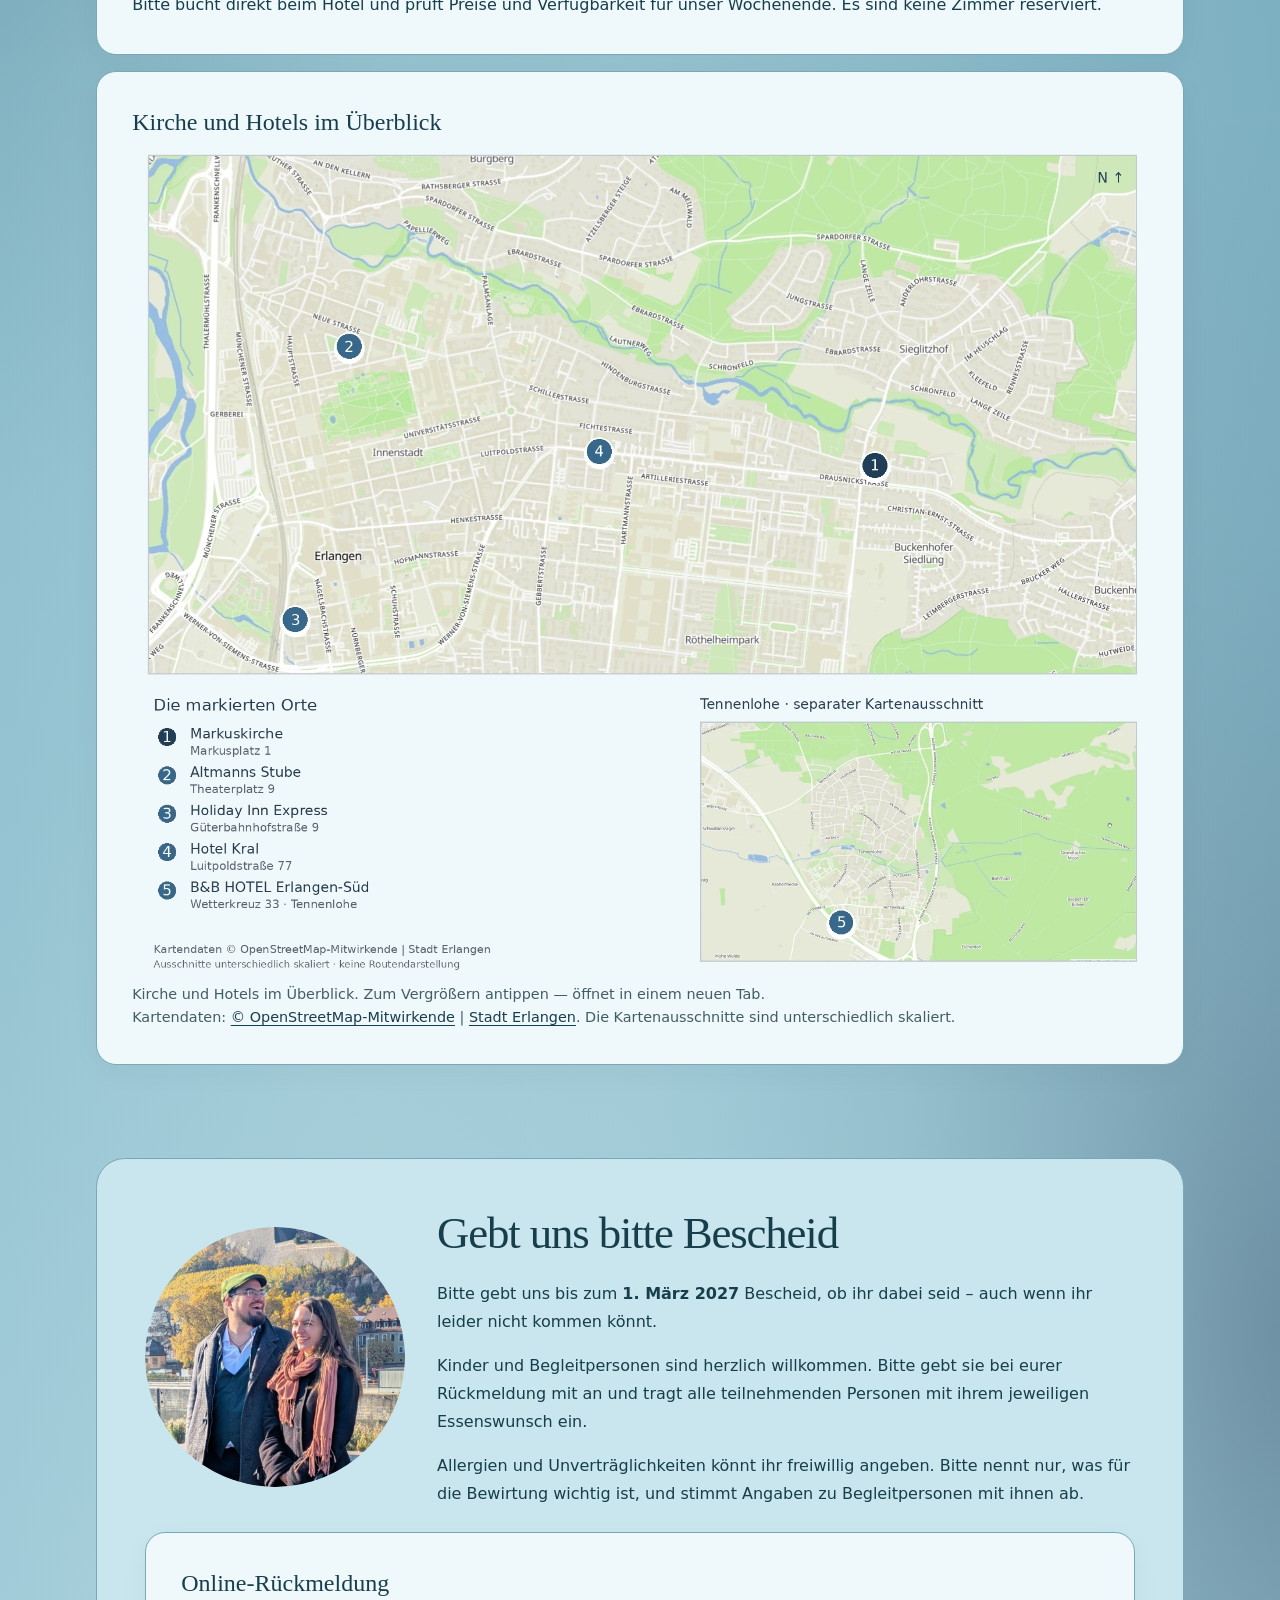
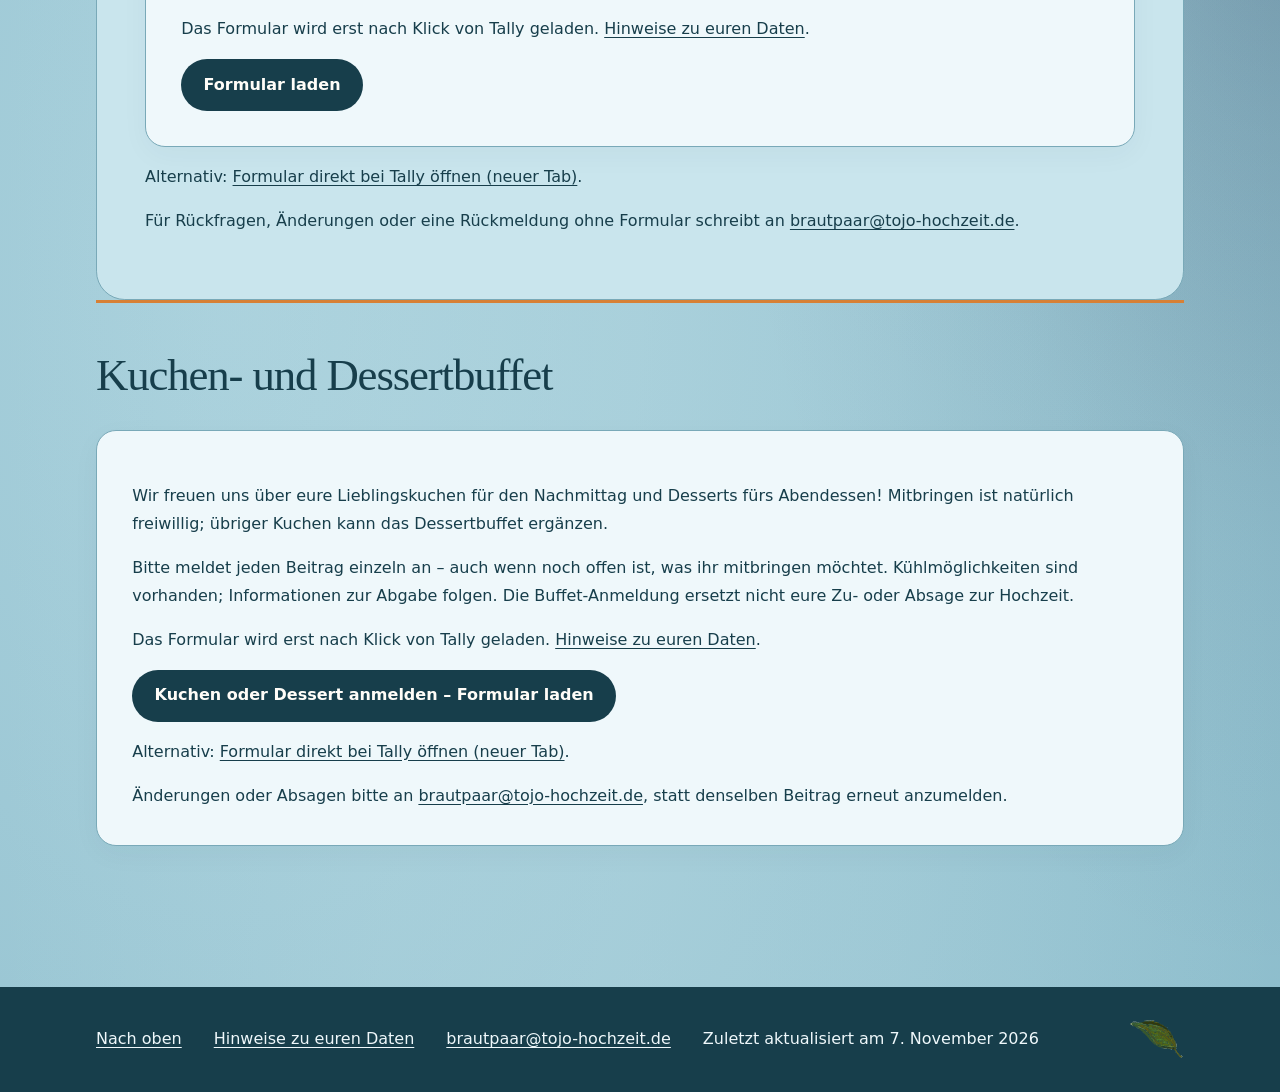
==== commit cd917e55: "Kuchenbuffet im Ablauf verlinken" ====
--- a/index.html
+++ b/index.html
@@ -14,7 +14,7 @@
 <main id="main" class="container">
 <section class="intro" aria-labelledby="intro-heading"><p>2. Oktober 2027 · Erlangen</p><h1 id="intro-heading">Wir freuen uns, mit euch zu feiern!</h1><p>Am Samstag, 2. Oktober 2027, heiraten wir kirchlich in Erlangen. Die Trauung beginnt um 13:00 Uhr in der Markuskirche. Anschließend feiern wir im Löhesaal nebenan.</p><p><a class="button" href="#rueckmeldung">Zur Rückmeldung</a></p></section>
 <section id="feier" class="page-section" aria-labelledby="feier-heading"><h2 id="feier-heading">Trauung &amp; Feier</h2><div class="card"><h3>Wann und wo?</h3><p>Samstag, 2. Oktober 2027, <strong>13:00 Uhr</strong>: kirchliche Trauung in der Markuskirche Erlangen. Anschließend feiern wir im Löhesaal im Löhehaus, Sieglitzhofer Straße 2a, 91054 Erlangen.</p></div></section>
-<section id="ablauf" class="page-section" aria-labelledby="ablauf-heading"><h2 id="ablauf-heading">Ablauf</h2><div class="card"><ol><li>13:00 Uhr – kirchliche Trauung</li><li>Anschließend – Sektempfang</li><li>Danach – Kaffee und Kuchen</li><li>Später – Abendessen</li><li>Danach – Party</li></ol><p>Die genauen Uhrzeiten nach der Trauung folgen.</p></div></section>
+<section id="ablauf" class="page-section" aria-labelledby="ablauf-heading"><h2 id="ablauf-heading">Ablauf</h2><div class="card"><ol><li>13:00 Uhr – kirchliche Trauung</li><li>Anschließend – Sektempfang</li><li>Danach – Kaffee und Kuchen (<a href="#kuchen-dessertbuffet">mit selbst gebackener Unterstützung</a>)</li><li>Später – Abendessen</li><li>Danach – Party</li></ol><p>Die genauen Uhrzeiten nach der Trauung folgen.</p></div></section>
 <section id="gut-zu-wissen" class="page-section" aria-labelledby="wissen-heading"><h2 id="wissen-heading">Für euere Planung</h2><div class="card"><h3>Dresscode</h3><p>Wenn ihr eure eigenen Hochzeitskleider oder Hochzeitsanzüge noch habt – und noch hineinpasst ;) –, tragt sie sehr gerne noch einmal! Ansonsten: Kommt so, wie ihr euch wohlfühlt.</p></div><div class="card"><h3>Beiträge und Überraschungen</h3><p>Unsere Trauzeug:innen Jonas Ritzer und Fio Findlay koordinieren Beiträge und Überraschungen. Ihr erreicht sie unter <a href="mailto:trauzeugen@tojo-hochzeit.de">trauzeugen@tojo-hochzeit.de</a>.</p></div><div class="card"><h3>Geschenke</h3><p>Eure Gesellschaft ist ein großes Geschenk. Wenn ihr uns zusätzlich eine Freude machen möchtet, wünschen wir uns einen Geldbeitrag zu unserer Hochzeitsreise.</p></div>
 </section>
 <section id="anreise" class="page-section" aria-labelledby="anreise-heading"><h2 id="anreise-heading">Anreise &amp; Unterkunft</h2><div class="card"><h3>Parken und Anfahrt</h3><p>Hinter der Kirche stehen etwa 15 Parkplätze zur Verfügung. Weitere Parkmöglichkeiten organisieren wir noch. Informationen dazu findet ihr hier, sobald sie feststehen. Bitte bildet nach Möglichkeit Fahrgemeinschaften.</p><p>Die Markuskirche und der Löhesaal sind barrierefrei.</p></div><div class="card"><h3>Mit Bus und Bahn</h3><p>Eure Zielhaltestelle heißt „Erlangen Markuskirche“. Die passende Verbindung findet ihr in der <a href="https://www.vgn.de/" rel="noopener noreferrer">VGN-Fahrplanauskunft</a>. Prüft dort auch eure Rückfahrt nach der Feier.</p></div><div class="card"><h3>Gut schlafen nach der Feier</h3><p>Für unterschiedliche Wünsche und Budgets haben wir euch ein paar Hotels herausgesucht:</p><ul><li><a href="https://www.hotel-bb.com/de/hotel/erlangen-sued" rel="noopener noreferrer">B&amp;B HOTEL Erlangen-Süd</a> · Eher preisbewusst, außerhalb der Innenstadt. Eine zusätzliche Fahrt zur Feier einplanen.</li><li><a href="https://www.ihg.com/holidayinnexpress/hotels/de/de/erlangen/zczel/hoteldetail" rel="noopener noreferrer">Holiday Inn Express Erlangen</a> · Zentral und praktisch bei Bahnanreise, Frühstück inklusive. Zur Feier geht’s mit einer weiteren Fahrt.</li><li><a href="https://altmanns-stube.com/" rel="noopener noreferrer">Altmanns Stube</a> · Kleines Altstadthotel, eher für etwas mehr Budget. Späten Check-in bitte vorher abstimmen.</li><li><a href="https://www.hotel-kral.de/" rel="noopener noreferrer">Hotel Kral</a> · Zimmer und Apartments — auch für Familien interessant. Parkplätze und 24-Stunden-Check-in-Service laut Hotel.</li></ul><p>Bitte bucht direkt beim Hotel und prüft Preise und Verfügbarkeit für unser Wochenende. Es sind keine Zimmer reserviert.</p></div>
